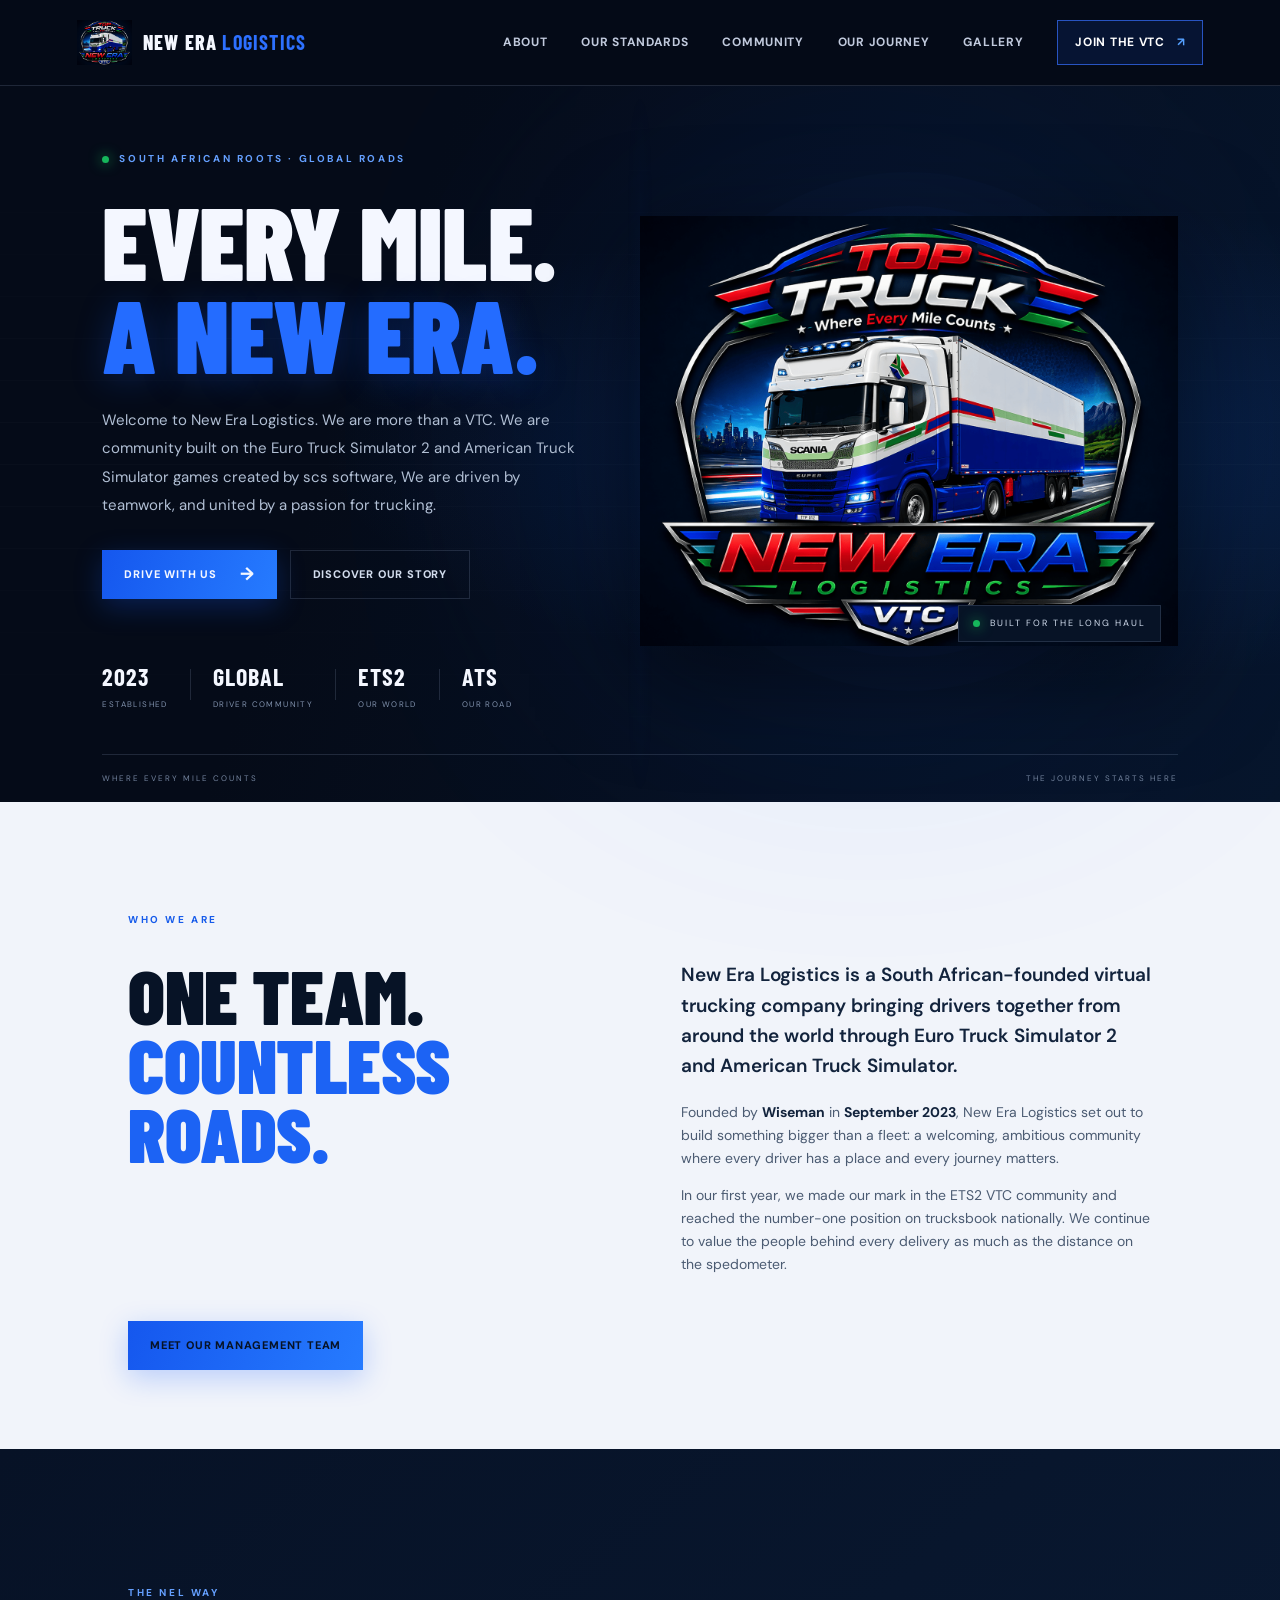
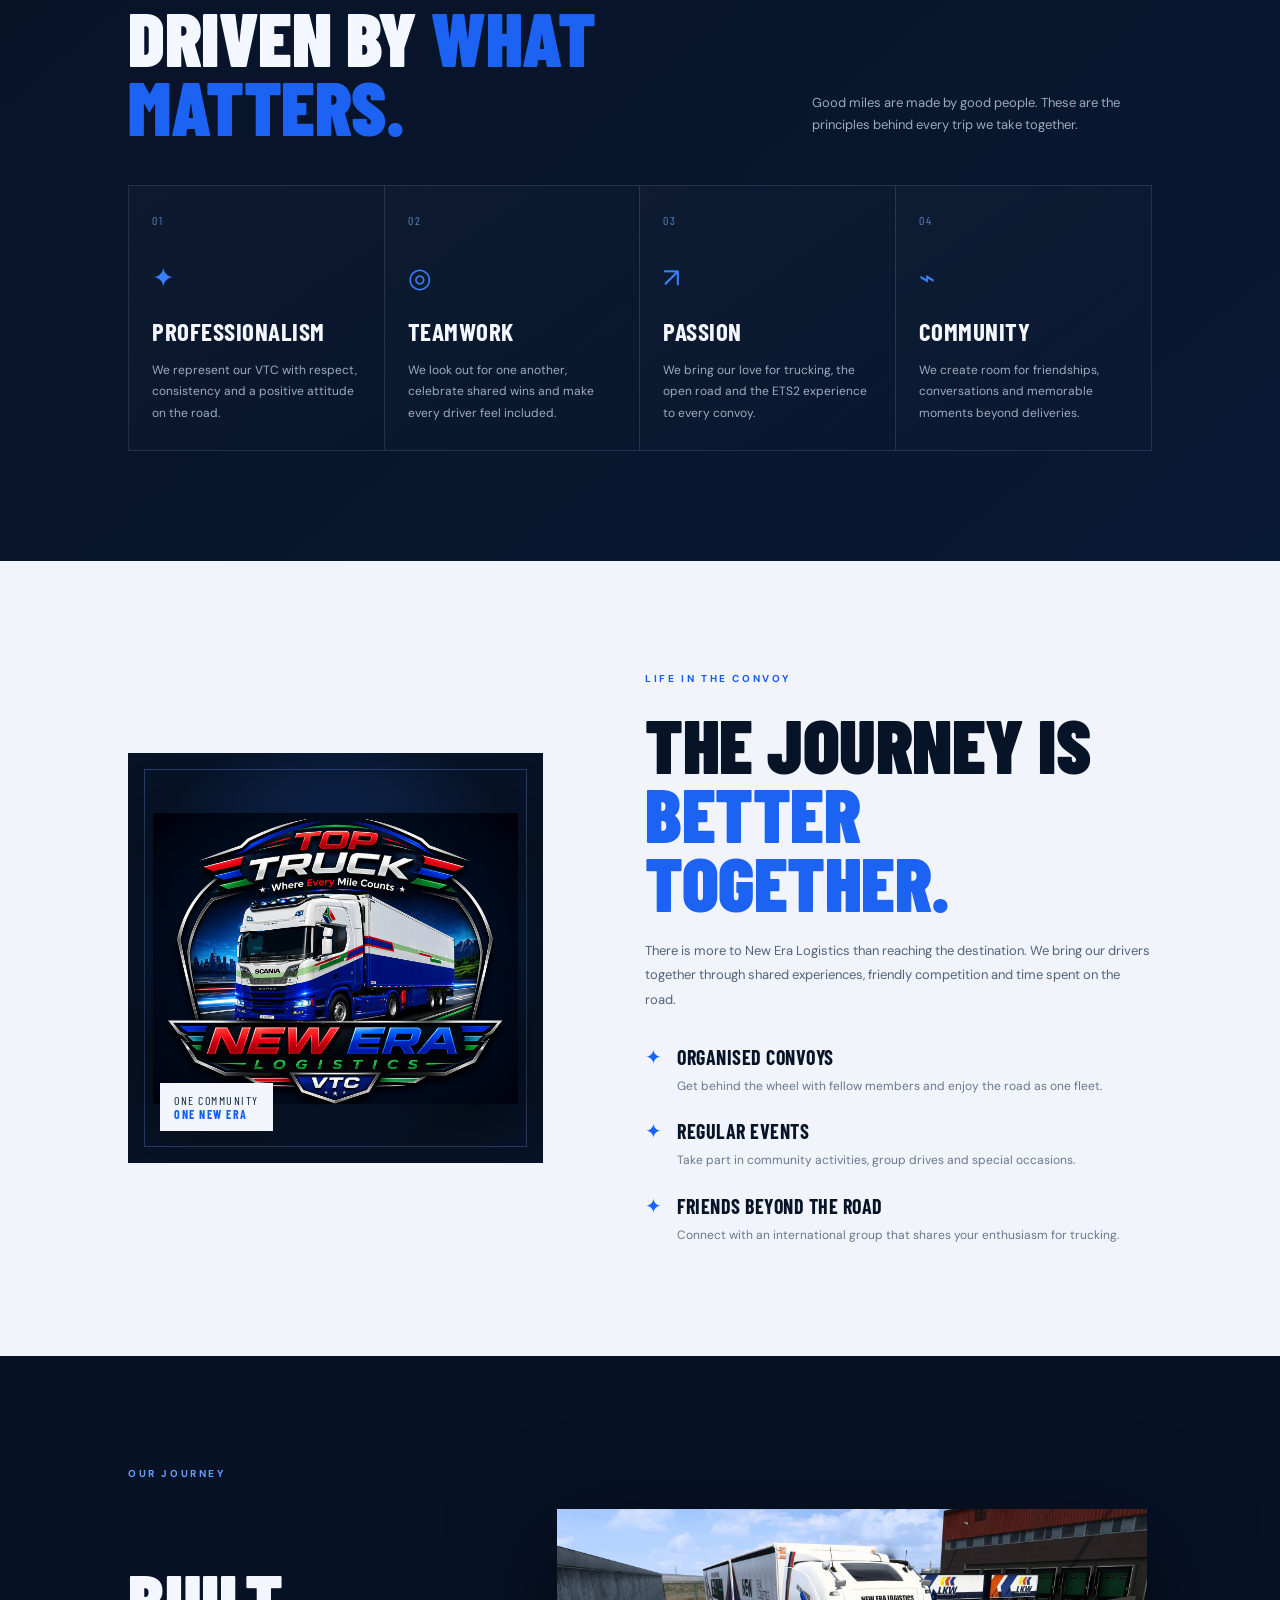
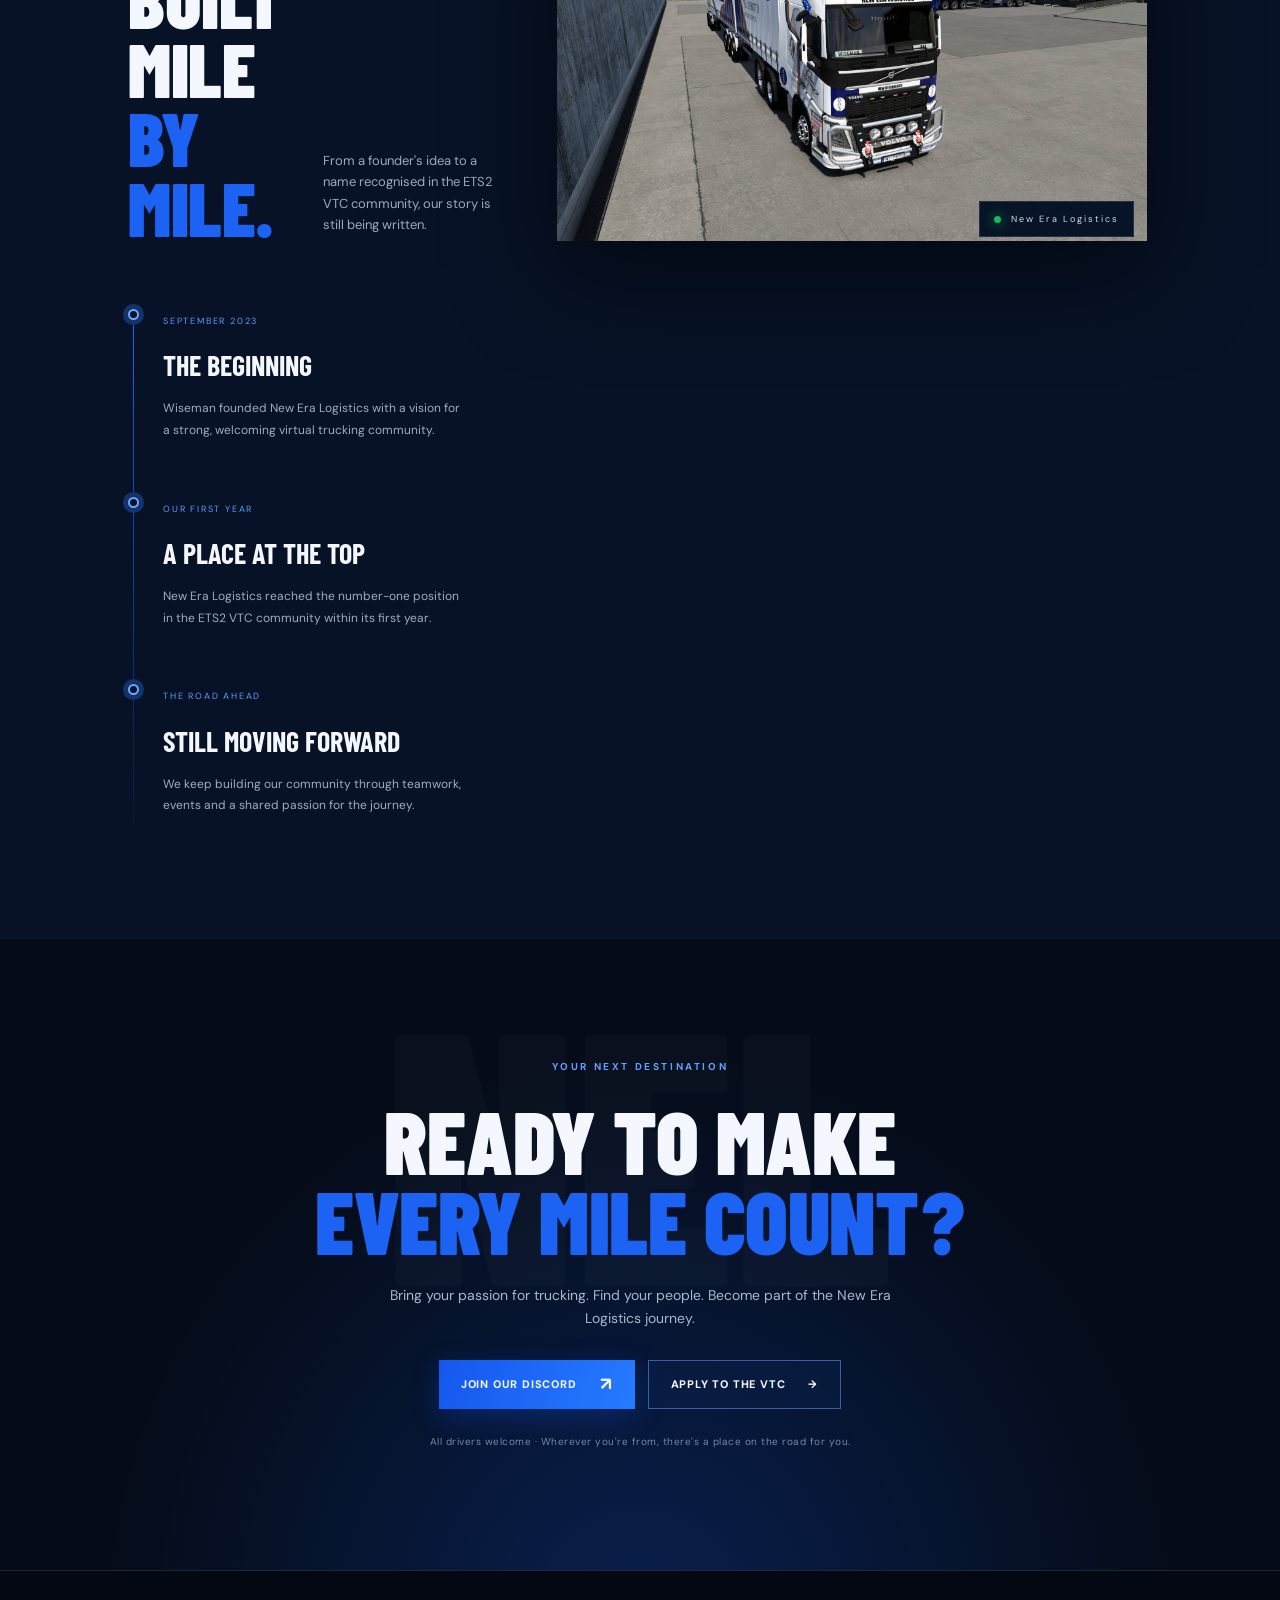
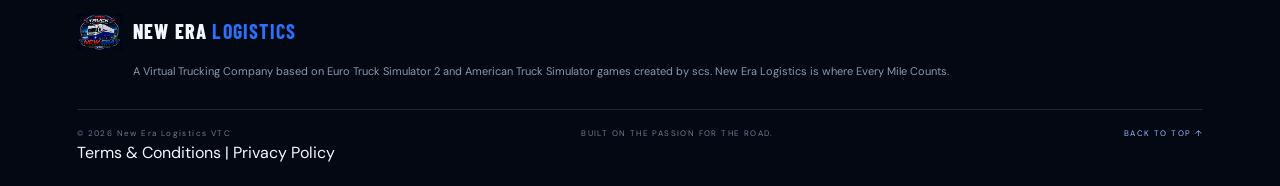
==== index.html @ 0397467e "Update index.html" ====
<!doctype html>
<html lang="en">
<head>
  <meta charset="utf-8">
  <meta name="viewport" content="width=device-width, initial-scale=1">
  <meta name="theme-color" content="#050b18">
  <meta name="description" content="New Era Logistics — a Virtual Trucking Company based on Euro Truck Simulator 2 and American Truck Simulator games, developed by scs software.">
  <title>New Era Logistics | Where Every Mile Counts</title>
  <link rel="icon" type="image/png" href="assets/nel-logo.png">
  <link rel="stylesheet" href="styles.css">
</head>
<body>
  <div class="site-shell">
    <header class="topbar">
      <a class="brand" href="#home" aria-label="New Era Logistics home">
        <img src="assets/nel-logo.png" alt="New Era Logistics VTC logo">
        <span>NEW ERA <b>LOGISTICS</b></span>
      </a>
      <button class="menu-toggle" aria-label="Open navigation" aria-expanded="false">☰</button>
      <nav class="nav" aria-label="Main navigation">
        <a href="#about">About</a>
        <a href="#values">Our standards</a>
        <a href="#community">Community</a>
        <a href="#milestones">Our journey</a>
        <a href="gallery.html">Gallery</a>
        <a class="nav-cta" href="#join">Join the VTC <span>↗</span></a>
      </nav>
    </header>

    <main>
      <section class="hero" id="home">
        <div class="hero-glow"></div>
        <div class="hero-copy">
          <p class="eyebrow"><span></span> SOUTH AFRICAN ROOTS · GLOBAL ROADS</p>
          <h1>EVERY MILE.<br><em> A NEW ERA.</em></h1>
          <p class="hero-lede">Welcome to New Era Logistics. We are more than a VTC. We are community built on the Euro Truck Simulator 2 and American Truck Simulator games created by scs software, We are driven by teamwork, and united by a passion for trucking.</p>
          <div class="hero-actions">
            <a class="button button-primary" href="#join">Drive with us <span>→</span></a>
            <a class="button button-quiet" href="#about">Discover our story</a>
          </div>
          <div class="hero-proof">
            <div><strong>2023</strong><small>ESTABLISHED</small></div>
            <i></i>
            <div><strong>GLOBAL</strong><small>DRIVER COMMUNITY</small></div>
            <i></i>
            <div><strong>ETS2</strong><small>OUR WORLD</small></div>
            <i></i>
            <div><strong>ATS</strong><small>OUR ROAD</small></div>
          </div>
        </div>
        <div class="hero-art">
          <div class="art-ring"></div>
          <img src="assets/nel-logo.png" alt="New Era Logistics emblem featuring a South African-themed truck">
          <div class="art-caption"><span class="live-dot"></span> BUILT FOR THE LONG HAUL</div>
        </div>
        <div class="hero-bottom"><span>WHERE EVERY MILE COUNTS</span><span>THE JOURNEY STARTS HERE</span></div>
      </section>

      <section class="intro section" id="about">
        <div class="section-kicker">WHO WE ARE</div>
        <div class="intro-grid">
          <div>
            <h2>One team.<br><span>Countless roads.</span></h2>
          </div>
          <div class="intro-text">
            <p class="lead">New Era Logistics is a South African-founded virtual trucking company bringing drivers together from around the world through Euro Truck Simulator 2 and American Truck Simulator.</p>
            <p>Founded by <strong>Wiseman</strong> in <strong>September 2023</strong>, New Era Logistics set out to build something bigger than a fleet: a welcoming, ambitious community where every driver has a place and every journey matters.</p>
            <p>In our first year, we made our mark in the ETS2 VTC community and reached the number-one position on trucksbook nationally. We continue to value the people behind every delivery as much as the distance on the spedometer.</p>
          </div>
          <div>
            <a class="button button-primary" href="management.html">Meet our Management Team</a>
          </div>
        </div>
      </section>

      <section class="values section" id="values">
        <div class="section-heading">
          <div><div class="section-kicker">THE NEL WAY</div><h2>Driven by <span>what matters.</span></h2></div>
          <p>Good miles are made by good people. These are the principles behind every trip we take together.</p>
        </div>
        <div class="value-grid">
          <article class="value-card"><div class="value-number">01</div><div class="value-icon">✦</div><h3>Professionalism</h3><p>We represent our VTC with respect, consistency and a positive attitude on the road.</p></article>
          <article class="value-card"><div class="value-number">02</div><div class="value-icon">◎</div><h3>Teamwork</h3><p>We look out for one another, celebrate shared wins and make every driver feel included.</p></article>
          <article class="value-card"><div class="value-number">03</div><div class="value-icon">↗</div><h3>Passion</h3><p>We bring our love for trucking, the open road and the ETS2 experience to every convoy.</p></article>
          <article class="value-card"><div class="value-number">04</div><div class="value-icon">⌁</div><h3>Community</h3><p>We create room for friendships, conversations and memorable moments beyond deliveries.</p></article>
        </div>
      </section>

      <section class="community section" id="community">
        <div class="community-image">
          <img src="assets/nel-logo.png" alt="New Era Logistics company emblem">
          <div class="image-stamp">ONE COMMUNITY<br><b>ONE NEW ERA</b></div>
        </div>
        <div class="community-copy">
          <div class="section-kicker">LIFE IN THE CONVOY</div>
          <h2>The journey is<br><span>better together.</span></h2>
          <p>There is more to New Era Logistics than reaching the destination. We bring our drivers together through shared experiences, friendly competition and time spent on the road.</p>
          <div class="community-points">
            <div><span>✦</span><section><h3>Organised convoys</h3><p>Get behind the wheel with fellow members and enjoy the road as one fleet.</p></section></div>
            <div><span>✦</span><section><h3>Regular events</h3><p>Take part in community activities, group drives and special occasions.</p></section></div>
            <div><span>✦</span><section><h3>Friends beyond the road</h3><p>Connect with an international group that shares your enthusiasm for trucking.</p></section></div>
          </div>
        </div>
      </section>

      <section class="milestones section" id="milestones">
        <div class="section-kicker">OUR JOURNEY</div>
        <div class="section-heading">
          <h2>Built mile<br><span>by mile.</span></h2>
          <p>From a founder's idea to a name recognised in the ETS2 VTC community, our story is still being written.</p>
          <div class="hero-art">
            <img src="assets/nel-pic-1.jpg" alt="New Era Logistics emblem featuring a South African-themed truck">
          <div class="art-caption"><span class="live-dot"></span> New Era Logistics</div>
          </div>
        </div>
        <div class="timeline">
          <article><span class="timeline-dot"></span><small>SEPTEMBER 2023</small><h3>The beginning</h3><p>Wiseman founded New Era Logistics with a vision for a strong, welcoming virtual trucking community.</p></article>
          <article><span class="timeline-dot"></span><small>OUR FIRST YEAR</small><h3>A place at the top</h3><p>New Era Logistics reached the number-one position in the ETS2 VTC community within its first year.</p></article>
          <article><span class="timeline-dot"></span><small>THE ROAD AHEAD</small><h3>Still moving forward</h3><p>We keep building our community through teamwork, events and a shared passion for the journey.</p></article>
        </div>
      </section>
      <!-- Stats Section -->
      <!--
      <section class="stats-section" id="stats">
        <div class="container">
            <div class="section-title">
                <h2>Company Stats</h2>
            </div>
            <div class="stats-container">
                <div class="stat-card">
                    <div class="stat-number">50+</div>
                    <div class="stat-label">Active Drivers</div>
                </div>
                <div class="stat-card">
                    <div class="stat-number">692</div>
                    <div class="stat-label">Discord Members</div>
                </div>
                <div class="stat-card">
                    <div class="stat-number">4 840 950 km</div>
                    <div class="stat-label">ETS2 Distance Driven</div>
                </div>
                <div class="stat-card">
                    <div class="stat-number">95 689 mi</div>
                    <div class="stat-label">ATS Distance Driven</div>
                </div>
            </div>
        </div>
      </section>
      -->
      
      <section class="join section" id="join">
        <div class="join-backdrop">NEL</div>
        <div class="section-kicker">YOUR NEXT DESTINATION</div>
        <h2>Ready to make<br><span>every mile count?</span></h2>
        <p>Bring your passion for trucking. Find your people. Become part of the New Era Logistics journey.</p>
        <div class="hero-actions">
          <!-- Replace the # below with your real Discord invite and application form links. -->
          <a class="button button-primary" href="https://discord.gg/7zACZkAEWz" target="_blank">Join our Discord <span>↗</span></a>
          <a class="button button-outline" href="https://discord.gg/7zACZkAEWz" target="_balnk">Apply to the VTC <span>→</span></a>
        </div>
        <small class="join-note">All drivers welcome · Wherever you're from, there's a place on the road for you.</small>
      </section>
    </main>

    <footer class="footer">
      <a class="footer-brand" href="#home"><img src="assets/nel-logo.png" alt=""><span>NEW ERA <b>LOGISTICS</b></span></a>
      <p>A Virtual Trucking Company based on Euro Truck Simulator 2 and American Truck Simulator games created by scs. New Era Logistics is where Every Mile Counts.</p>
      <div class="footer-bottom"><span>© <span id="year"></span> New Era Logistics VTC</span><span>BUILT ON THE PASSION FOR THE ROAD.</span><a href="#home">BACK TO TOP ↑</a></div>
      <div class="footer-legal-links">
        <a href="terms.html">Terms & Conditions</a>
          <span>|</span>
        <a href="privacy.html">Privacy Policy</a>
      </div>
    </footer>
  </div>
  <script src="script.js"></script>
</body>
</html>
---- styles.css ----
@import url("https://fonts.googleapis.com/css2?family=Barlow+Condensed:wght@500;600;700;800;900&family=DM+Sans:wght@400;500;600;700&display=swap");
:root {
  --bg: #050b18;
  --panel: #0a1427;
  --white: #f4f7ff;
  --muted: #9caac0;
  --blue: #145dff;
  --red: #f1262e;
  --green: #16b65b;
  --line: rgba(173, 195, 231, 0.16);
  --display: "Barlow Condensed", Impact, sans-serif;
  --body: "DM Sans", Arial, sans-serif;
}
* {
  box-sizing: border-box;
}
html {
  scroll-behavior: smooth;
  scroll-padding-top: 90px;
}
body {
  margin: 0;
  background: var(--bg);
  color: var(--white);
  font-family: var(--body);
  line-height: 1.65;
}
a {
  color: inherit;
  text-decoration: none;
}
.site-shell {
  overflow: hidden;
}
.topbar {
  height: 86px;
  padding: 0 clamp(22px, 6vw, 92px);
  display: flex;
  align-items: center;
  justify-content: space-between;
  border-bottom: 1px solid var(--line);
  background: rgba(5, 11, 24, 0.94);
  position: sticky;
  top: 0;
  z-index: 10;
  backdrop-filter: blur(16px);
}
.brand,
.footer-brand {
  display: flex;
  align-items: center;
  gap: 11px;
  font-family: var(--display);
  font-size: 20px;
  font-weight: 800;
  letter-spacing: 1.2px;
}
.brand img {
  width: 55px;
  height: 55px;
  object-fit: contain;
}
.brand b,
.footer-brand b {
  color: #2d70ff;
}
.nav {
  display: flex;
  align-items: center;
  gap: 34px;
  font-size: 12px;
  font-weight: 700;
  letter-spacing: 0.7px;
  text-transform: uppercase;
}
.nav a:not(.nav-cta) {
  color: #c1cadd;
  transition: 0.2s;
}
.nav a:hover {
  color: #fff;
}
.nav-cta {
  padding: 12px 17px;
  border: 1px solid rgba(55, 112, 255, 0.7);
  background: rgba(20, 93, 255, 0.12);
  color: #fff;
}
.nav-cta span {
  color: #55a0ff;
  margin-left: 8px;
}
.menu-toggle {
  display: none;
  background: none;
  border: 0;
  color: white;
  font-size: 25px;
}
.hero {
  min-height: 690px;
  position: relative;
  display: grid;
  grid-template-columns: 1fr 1fr;
  align-items: center;
  padding: 65px clamp(22px, 8vw, 120px) 90px;
  background:
    radial-gradient(
      ellipse at 78% 50%,
      rgba(15, 75, 171, 0.25),
      transparent 48%
    ),
    linear-gradient(110deg, #050b18 30%, #07152b 100%);
}
.hero:before {
  content: "";
  position: absolute;
  inset: 0;
  background:
    linear-gradient(
      90deg,
      transparent 49%,
      rgba(28, 94, 219, 0.06) 50%,
      transparent 51%
    ),
    linear-gradient(rgba(255, 255, 255, 0.018) 1px, transparent 1px);
  background-size:
    100% 100%,
    100% 42px;
  mask-image: linear-gradient(transparent, black, transparent);
  pointer-events: none;
}
.hero-glow {
  position: absolute;
  width: 460px;
  height: 460px;
  border-radius: 50%;
  right: 14%;
  top: 16%;
  background: #075bff;
  filter: blur(150px);
  opacity: 0.18;
}
.hero-copy {
  position: relative;
  z-index: 1;
  max-width: 590px;
}
.eyebrow,
.section-kicker {
  font-size: 10px;
  font-weight: 700;
  letter-spacing: 2.6px;
  color: #65a0ff;
}
.eyebrow {
  display: flex;
  align-items: center;
  gap: 10px;
}
.eyebrow span,
.live-dot {
  width: 7px;
  height: 7px;
  border-radius: 50%;
  background: var(--green);
  box-shadow: 0 0 13px var(--green);
}
h1,
h2,
h3,
p {
  margin-top: 0;
}
h1,
h2 {
  font-family: var(--display);
  font-weight: 900;
  text-transform: uppercase;
  line-height: 0.91;
  letter-spacing: -0.5px;
}
h1 {
  font-size: clamp(68px, 8vw, 112px);
  margin: 26px 0;
}
.hero h1 em {
  font-style: normal;
  color: #246cff;
  text-shadow: 0 5px 35px rgba(20, 93, 255, 0.25);
}
.hero-lede {
  max-width: 490px;
  color: #b1bfd4;
  font-size: 15px;
  line-height: 1.9;
}
.hero-actions {
  display: flex;
  gap: 13px;
  flex-wrap: wrap;
  margin-top: 30px;
}
.button {
  min-height: 49px;
  padding: 0 22px;
  display: inline-flex;
  align-items: center;
  justify-content: center;
  gap: 23px;
  font-size: 11px;
  font-weight: 800;
  letter-spacing: 0.8px;
  text-transform: uppercase;
  transition:
    transform 0.2s,
    box-shadow 0.2s;
}
.button:hover {
  transform: translateY(-3px);
}
.button-primary {
  background: linear-gradient(110deg, #1557ee, #267bff);
  box-shadow: 0 8px 28px rgba(20, 93, 255, 0.25);
}
.button-primary span {
  font-size: 18px;
}
.button-quiet {
  border: 1px solid var(--line);
  color: #d2dced;
}
.hero-proof {
  display: flex;
  align-items: center;
  gap: 22px;
  margin-top: 58px;
}
.hero-proof div {
  display: grid;
  gap: 2px;
}
.hero-proof strong {
  font-family: var(--display);
  font-size: 24px;
  letter-spacing: 1px;
}
.hero-proof small {
  font-size: 8px;
  letter-spacing: 1.4px;
  color: #8192ad;
}
.hero-proof i {
  height: 31px;
  width: 1px;
  background: var(--line);
}
.hero-art {
  position: relative;
  display: flex;
  align-items: center;
  justify-content: center;
  min-width: 0;
}
.hero-art > img {
  width: min(100%, 590px);
  filter: drop-shadow(0 28px 50px rgba(0, 0, 0, 0.55));
  position: relative;
  z-index: 1;
}
.art-ring {
  position: absolute;
  width: 75%;
  aspect-ratio: 1;
  border: 1px solid rgba(63, 126, 255, 0.27);
  border-radius: 50%;
  box-shadow:
    0 0 0 24px rgba(37, 98, 214, 0.035),
    0 0 0 58px rgba(37, 98, 214, 0.025);
}
.art-caption {
  position: absolute;
  bottom: 1%;
  right: 3%;
  z-index: 2;
  font-size: 9px;
  letter-spacing: 2px;
  color: #d1dced;
  background: #071326;
  border: 1px solid var(--line);
  padding: 10px 14px;
  display: flex;
  align-items: center;
  gap: 10px;
}
.hero-bottom {
  position: absolute;
  bottom: 0;
  left: clamp(22px, 8vw, 120px);
  right: clamp(22px, 8vw, 120px);
  height: 48px;
  border-top: 1px solid var(--line);
  display: flex;
  align-items: center;
  justify-content: space-between;
  color: #74849e;
  font-size: 8px;
  letter-spacing: 2px;
}
.section {
  padding: 110px clamp(22px, 10vw, 150px);
}
.intro {
  background: #f1f4fa;
  color: #071326;
}
.intro .section-kicker {
  color: #165bea;
}
.intro-grid {
  display: grid;
  grid-template-columns: 1fr 1fr;
  gap: 8%;
  margin-top: 32px;
}
.intro h2,
.section h2 {
  font-size: clamp(48px, 6vw, 76px);
  margin: 0;
}
.intro h2 span,
.section h2 span {
  color: #1c63f4;
}
.intro-text {
  max-width: 560px;
  color: #4b5b72;
  font-size: 14px;
}
.intro-text .lead {
  font-size: 19px;
  line-height: 1.6;
  color: #12233c;
  font-weight: 600;
}
.intro-text strong {
  color: #12233c;
}
.values {
  background: linear-gradient(140deg, #071226, #091a34);
}
.section-heading {
  display: flex;
  align-items: end;
  justify-content: space-between;
  gap: 40px;
  margin: 26px 0 45px;
}
.section-heading > p {
  max-width: 340px;
  color: var(--muted);
  font-size: 13px;
  margin: 0 0 5px;
}
.value-grid {
  display: grid;
  grid-template-columns: repeat(4, 1fr);
  border: 1px solid var(--line);
}
.value-card {
  min-height: 260px;
  padding: 25px 23px;
  position: relative;
  border-right: 1px solid var(--line);
  background: linear-gradient(145deg, rgba(255, 255, 255, 0.025), transparent);
}
.value-card:last-child {
  border: 0;
}
.value-number {
  font-family: var(--display);
  font-size: 12px;
  letter-spacing: 2px;
  color: #5c80b8;
}
.value-icon {
  font-size: 27px;
  color: #3980ff;
  margin: 25px 0 10px;
}
.value-card h3,
.community h3 {
  font-family: var(--display);
  font-size: 25px;
  text-transform: uppercase;
  letter-spacing: 0.5px;
  margin-bottom: 8px;
}
.value-card p,
.community-points p {
  font-size: 12px;
  color: #9eacc2;
  line-height: 1.8;
  margin: 0;
}
.community {
  display: grid;
  grid-template-columns: 0.9fr 1.1fr;
  gap: 10%;
  align-items: center;
  background: #f1f4fa;
  color: #071326;
}
.community-image {
  position: relative;
  background: radial-gradient(circle at 50% 45%, #173f83, #071326 70%);
  padding: 25px;
  min-height: 410px;
  display: grid;
  place-items: center;
  overflow: hidden;
}
.community-image:before {
  content: "";
  position: absolute;
  inset: 16px;
  border: 1px solid rgba(108, 158, 255, 0.3);
}
.community-image img {
  width: 100%;
  max-width: 390px;
  position: relative;
  filter: drop-shadow(0 15px 30px #0008);
}
.image-stamp {
  position: absolute;
  bottom: 32px;
  left: 32px;
  padding: 10px 14px;
  background: #f2f5fb;
  color: #12233c;
  font-family: var(--display);
  font-size: 12px;
  letter-spacing: 1.5px;
  line-height: 1.2;
}
.image-stamp b {
  color: #145dff;
}
.community-copy .section-kicker {
  color: #165bea;
}
.community-copy h2 {
  margin: 22px 0;
}
.community-copy > p {
  color: #53627a;
  font-size: 13px;
  line-height: 1.9;
}
.community-points {
  display: grid;
  gap: 18px;
  margin-top: 28px;
}
.community-points > div {
  display: flex;
  gap: 15px;
}
.community-points > div > span {
  color: #1765ff;
  font-size: 20px;
}
.community h3 {
  font-size: 20px;
  margin: 0 0 2px;
}
.community-points p {
  color: #69778c;
}
.milestones {
  background: #071226;
}
.milestones .section-heading {
  align-items: end;
}
.milestones .section-heading > p {
  max-width: 370px;
}

/* Journey timeline */
.timeline {
    display: flex;
    flex-direction: column;
    gap: 40px;
    margin-top: 65px;
    position: relative;
}

/* Continuous connecting line */
.timeline:before {
    content: "";
    position: absolute;
    top: 5px;
    bottom: 5px;
    left: 5px;
    width: 1px;
    background: linear-gradient(
        180deg,
        #1764ff,
        rgba(23, 100, 255, 0.08)
    );
}

/* Each milestone */
.timeline article {
    position: relative;
    padding-left: 35px;
}

/* Milestone dot */
.timeline-dot {
    position: absolute;
    top: 3px;
    left: 0;
    width: 11px;
    height: 11px;
    border: 2px solid #72a5ff;
    border-radius: 50%;
    background: #071226;
    box-shadow: 0 0 0 5px #12346b;
}
.timeline small {
  font-size: 9px;
  letter-spacing: 1.8px;
  color: #5d9aff;
}
.timeline h3 {
  font-family: var(--display);
  font-size: 28px;
  text-transform: uppercase;
  margin: 10px 0;
}
.timeline p {
  font-size: 12px;
  color: #9eacc2;
  max-width: 300px;
  line-height: 1.8;
}
.join {
  position: relative;
  text-align: center;
  background:
    radial-gradient(
      ellipse at 50% 110%,
      rgba(17, 86, 219, 0.28),
      transparent 60%
    ),
    #050b18;
  padding-top: 120px;
  padding-bottom: 120px;
  overflow: hidden;
}
.join-backdrop {
  position: absolute;
  left: 0;
  right: 0;
  top: 25px;
  font-family: var(--display);
  font-size: clamp(150px, 28vw, 360px);
  font-weight: 900;
  color: rgba(255, 255, 255, 0.018);
  line-height: 1;
  pointer-events: none;
}
.join > *:not(.join-backdrop) {
  position: relative;
}
.join h2 {
  font-size: clamp(54px, 7vw, 88px);
  margin: 24px 0;
}
.join > p {
  max-width: 540px;
  margin: 0 auto;
  color: #aab8cd;
  font-size: 14px;
}
.join .hero-actions {
  justify-content: center;
}
.button-outline {
  border: 1px solid rgba(98, 149, 255, 0.55);
  background: rgba(14, 48, 103, 0.22);
}
.join-note {
  display: block;
  color: #7588a7;
  font-size: 10px;
  letter-spacing: 0.5px;
  margin-top: 25px;
}

/* Stats Section */
.stats-section {
    background-color: var(--light-gray);
}

.stats-container {
    display: grid;
    grid-template-columns: repeat(auto-fit, minmax(200px, 1fr));
    gap: 30px;
    text-align: center;
}

.stat-card {
    background-color: rgba(255, 255, 255, 0.018);
    padding: 40px 30px;
    border-radius: 10px;
    box-shadow: 0 5px 15px rgba(0, 0, 0, 0.05);
    transition: var(--transition);
}

.stat-card:hover {
    transform: translateY(-5px);
    box-shadow: 0 10px 25px rgba(0, 0, 0, 0.1);
}

.stat-number {
    font-size: 2.5rem;
    font-weight: 700;
    color: black;
    margin-bottom: 10px;
}

.stat-label {
    font-size: 1.2rem;
    color: var(--gray);
    font-weight: 500;
}
.footer {
  padding: 38px clamp(22px, 6vw, 92px) 20px;
  background: #030812;
  border-top: 1px solid var(--line);
}
.footer-brand img {
  width: 45px;
  height: 45px;
  object-fit: contain;
}
.footer > p {
  font-size: 11px;
  color: #8b9ab1;
  margin: 8px 0 28px 56px;
}
.footer-bottom {
  border-top: 1px solid var(--line);
  padding-top: 17px;
  display: flex;
  justify-content: space-between;
  gap: 20px;
  color: #6e7d95;
  font-size: 8px;
  letter-spacing: 1.4px;
}
.footer-bottom a {
  color: #9bbcff;
}
@media (max-width: 900px) {
  .nav {
    gap: 18px;
  }
  .hero {
    padding-left: 6vw;
    padding-right: 6vw;
  }
  .section {
    padding: 85px 7vw;
  }
  .value-grid {
    grid-template-columns: repeat(2, 1fr);
  }
  .value-card:nth-child(2) {
    border-right: 0;
  }
  .value-card:nth-child(-n + 2) {
    border-bottom: 1px solid var(--line);
  }
  .community {
    gap: 6%;
  }
}
@media (max-width: 680px) {
  .topbar {
    height: 72px;
    padding: 0 20px;
  }
  .brand {
    font-size: 17px;
  }
  .brand img {
    width: 46px;
    height: 46px;
  }
  .menu-toggle {
    display: block;
  }
  .nav {
    display: none;
    position: absolute;
    top: 71px;
    left: 0;
    right: 0;
    padding: 18px 22px 24px;
    background: #071226;
    border-bottom: 1px solid var(--line);
    flex-direction: column;
    align-items: stretch;
    gap: 0;
  }
  .nav.open {
    display: flex;
  }
  .nav a {
    padding: 13px 0;
  }
  .nav .nav-cta {
    padding: 13px;
    margin-top: 8px;
  }
  .hero {
    grid-template-columns: 1fr;
    padding: 65px 23px 78px;
    min-height: 0;
  }
  .hero-copy {
    order: 1;
  }
  .hero-art {
    order: 2;
    margin: 28px auto 0;
    width: 100%;
    max-width: 440px;
  }
  .hero-art > img {
    width: 100%;
  }
  .art-caption {
    bottom: 0;
    right: 0;
  }
  .hero h1 {
    font-size: 76px;
  }
  .hero-proof {
    gap: 14px;
    margin-top: 38px;
  }
  .hero-proof strong {
    font-size: 20px;
  }
  .hero-proof small {
    font-size: 7px;
  }
  .hero-bottom {
    left: 23px;
    right: 23px;
    font-size: 7px;
    letter-spacing: 1px;
  }
  .section {
    padding: 75px 23px;
  }
  .intro-grid,
  .community {
    grid-template-columns: 1fr;
    gap: 30px;
  }
  .intro h2,
  .section h2 {
    font-size: 58px;
  }
  .section-heading {
    display: block;
  }
  .section-heading > p {
    margin-top: 22px;
  }
  .value-grid {
    grid-template-columns: 1fr 1fr;
  }
  .value-card {
    padding: 20px 15px;
    min-height: 245px;
  }
  .value-card h3 {
    font-size: 22px;
  }
  .community-image {
    min-height: 310px;
    order: 2;
  }
  .community-copy {
    order: 1;
  }
  .timeline-dot {
    left: 0;
    top: 3px;
  }
  .join {
    padding-top: 90px;
    padding-bottom: 90px;
  }
  .join h2 {
    font-size: 58px;
  }
  .stat-card {
        padding: 30px 20px;
  }
  .footer-bottom {
    flex-wrap: wrap;
  }
  .footer-bottom span:nth-child(2) {
    display: none;
  }
}
@media (max-width: 390px) {
  .hero h1 {
    font-size: 64px;
  }
  .hero-proof {
    gap: 9px;
  }
  .hero-proof strong {
    font-size: 17px;
  }
  .value-grid {
    grid-template-columns: 1fr;
  }
  .value-card {
    border-right: 0 !important;
    border-bottom: 1px solid var(--line);
  }
  .value-card:last-child {
    border-bottom: 0;
  }
  .footer-bottom {
    font-size: 7px;
  }
}

/* MANAGEMENT PAGE HEADER FIX */
.site-header {
    width: 100%;
    position: relative;
    z-index: 100;
}

.site-header .container {
    width: 100%;
    max-width: 1200px;
    margin: 0 auto;
    padding: 12px 24px;
    display: flex;
    align-items: center;
    justify-content: space-between;
    gap: 25px;
}

.site-header .logo {
    display: flex;
    align-items: center;
    flex-shrink: 0;
}

.site-header .logo img {
    display: block;
    width: 85px;
    height: 65px;
    max-width: 100%;
    object-fit: contain;
}

.site-header nav {
    display: flex;
    align-items: center;
    justify-content: flex-end;
    flex-wrap: wrap;
    gap: 22px;
}

.site-header nav a {
    white-space: nowrap;
}

/* MANAGEMENT PAGE RESPONSIVENESS */
@media (max-width: 768px) {
    .site-header .container {
        flex-direction: column;
        justify-content: center;
        gap: 12px;
        padding: 12px 16px;
    }

    .site-header .logo img {
        width: 75px;
        height: 55px;
    }

    .site-header nav {
        justify-content: center;
        gap: 12px 18px;
        width: 100%;
    }

    .site-header nav a {
        font-size: 13px;
    }

    .management-hero {
        min-height: 260px;
        padding: 55px 18px;
    }

    .management-hero h1 {
        font-size: clamp(29px, 8vw, 42px);
        letter-spacing: 1px;
    }

    .management-section {
        width: 100%;
        padding: 45px 16px;
    }

    .management-grid {
        grid-template-columns: repeat(2, minmax(0, 1fr));
        gap: 15px;
    }

    .management-card {
        min-width: 0;
        padding: 22px 13px;
    }

    .management-card h3 {
        font-size: 17px;
    }

    .management-card p {
        font-size: 13px;
    }
}

@media (max-width: 480px) {
    .management-grid {
        grid-template-columns: 1fr;
    }

    .management-photo {
        width: 110px;
        height: 110px;
    }

    .management-hero h1 {
        font-size: 30px;
    }

    .management-intro h2,
    .management-message h2 {
        font-size: 24px;
    }

    .management-message {
        padding: 28px 18px;
    }
}
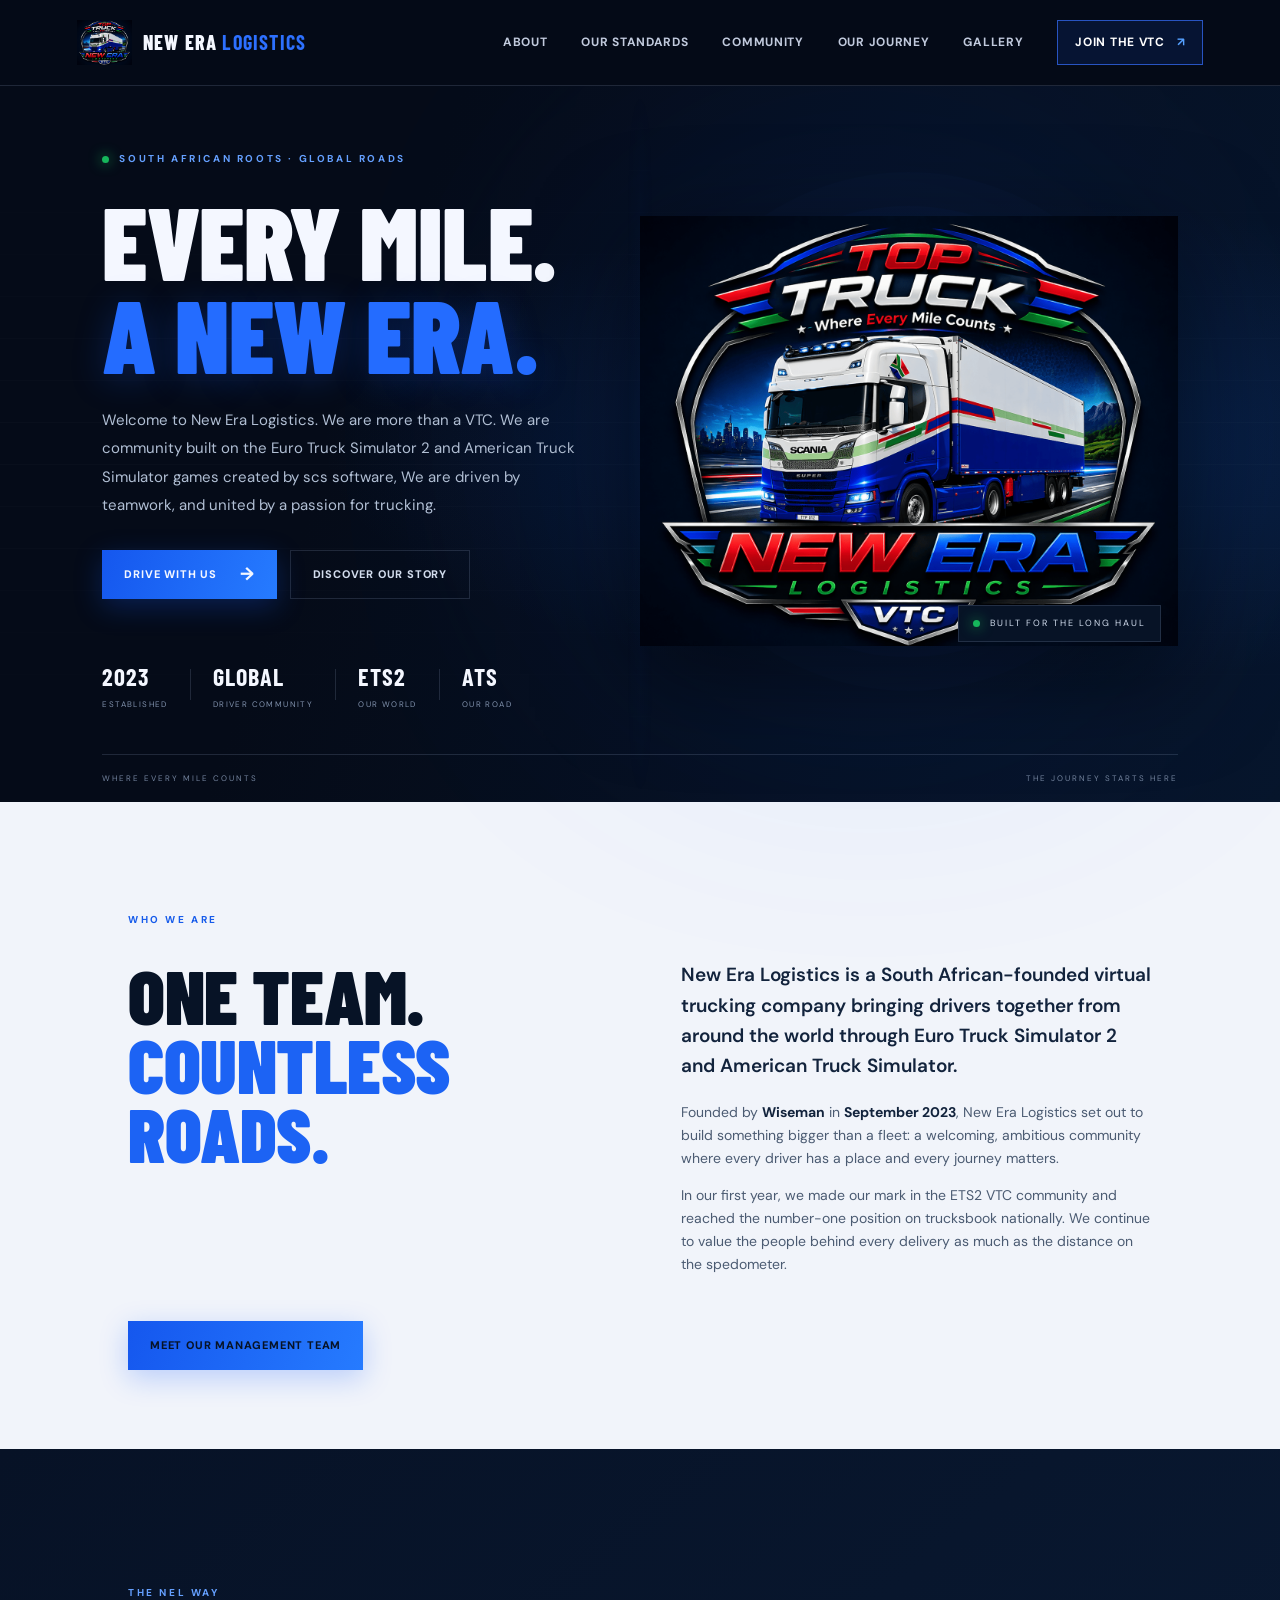
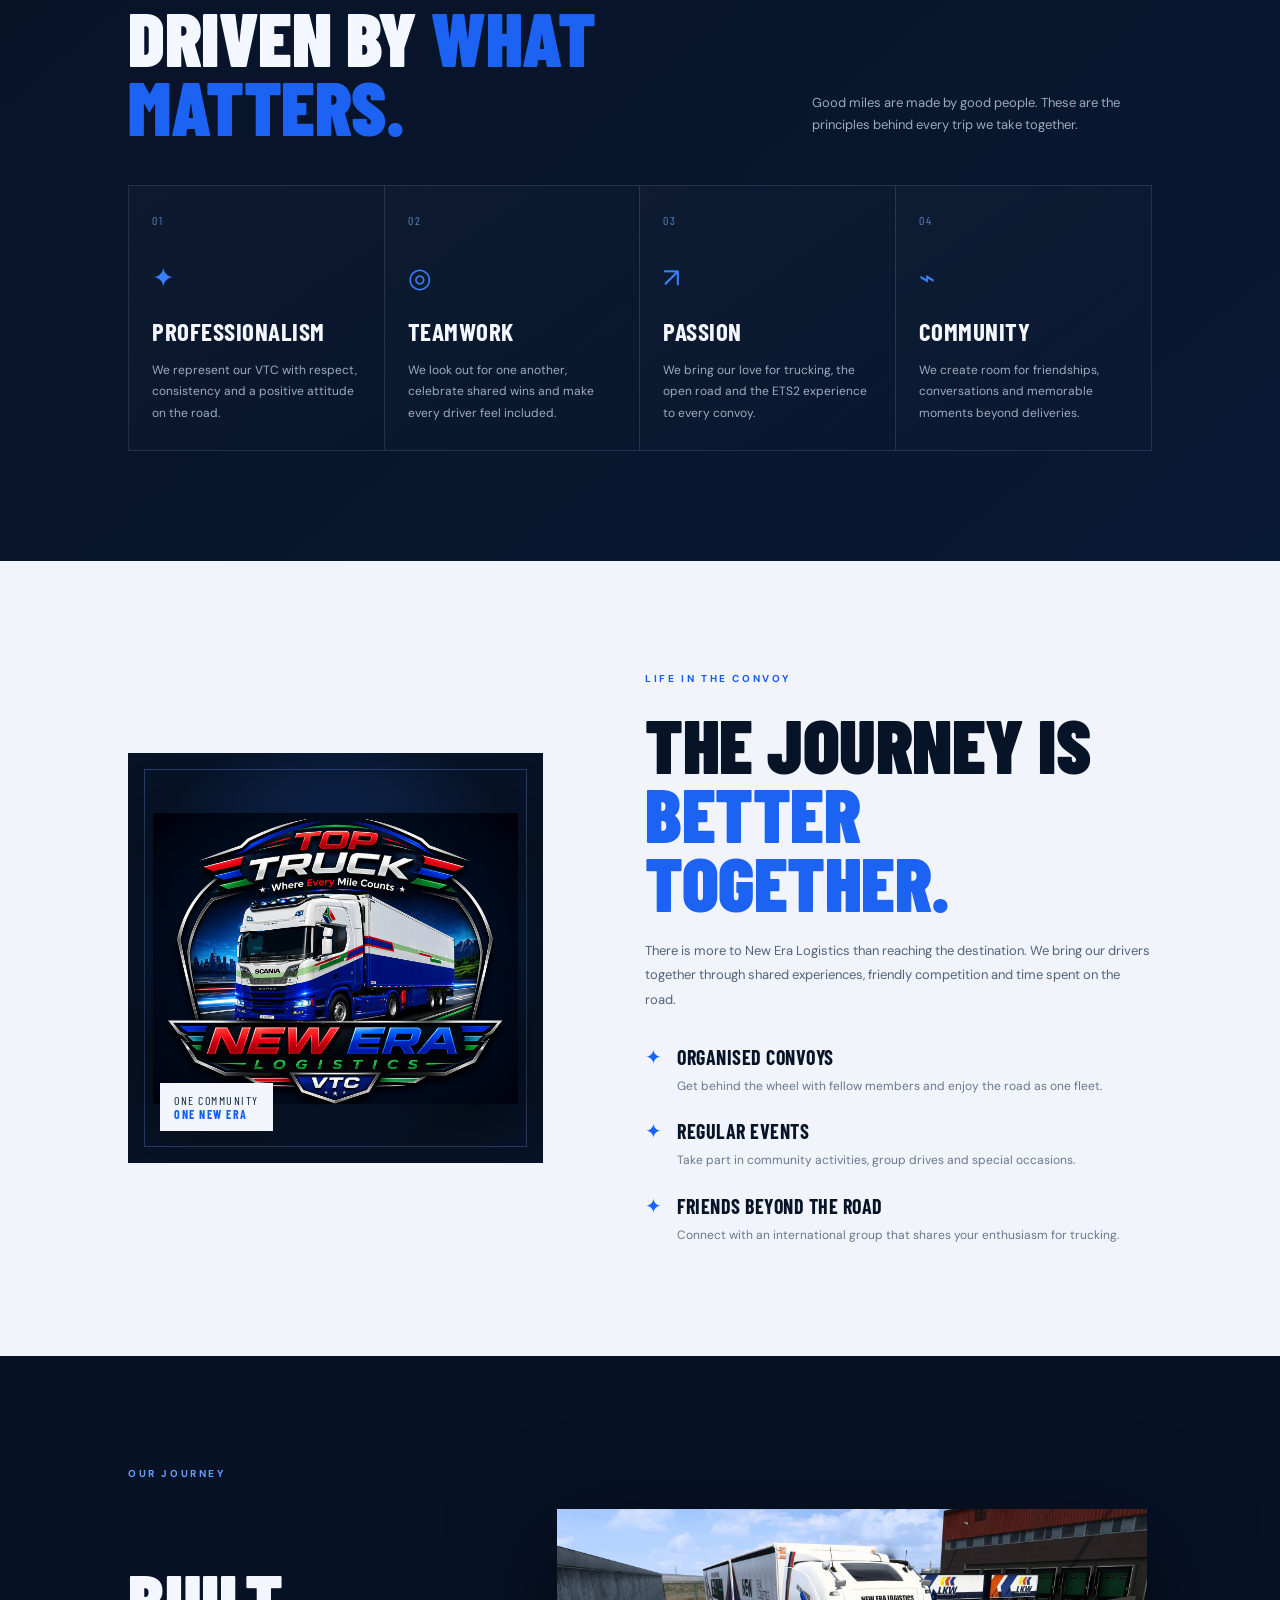
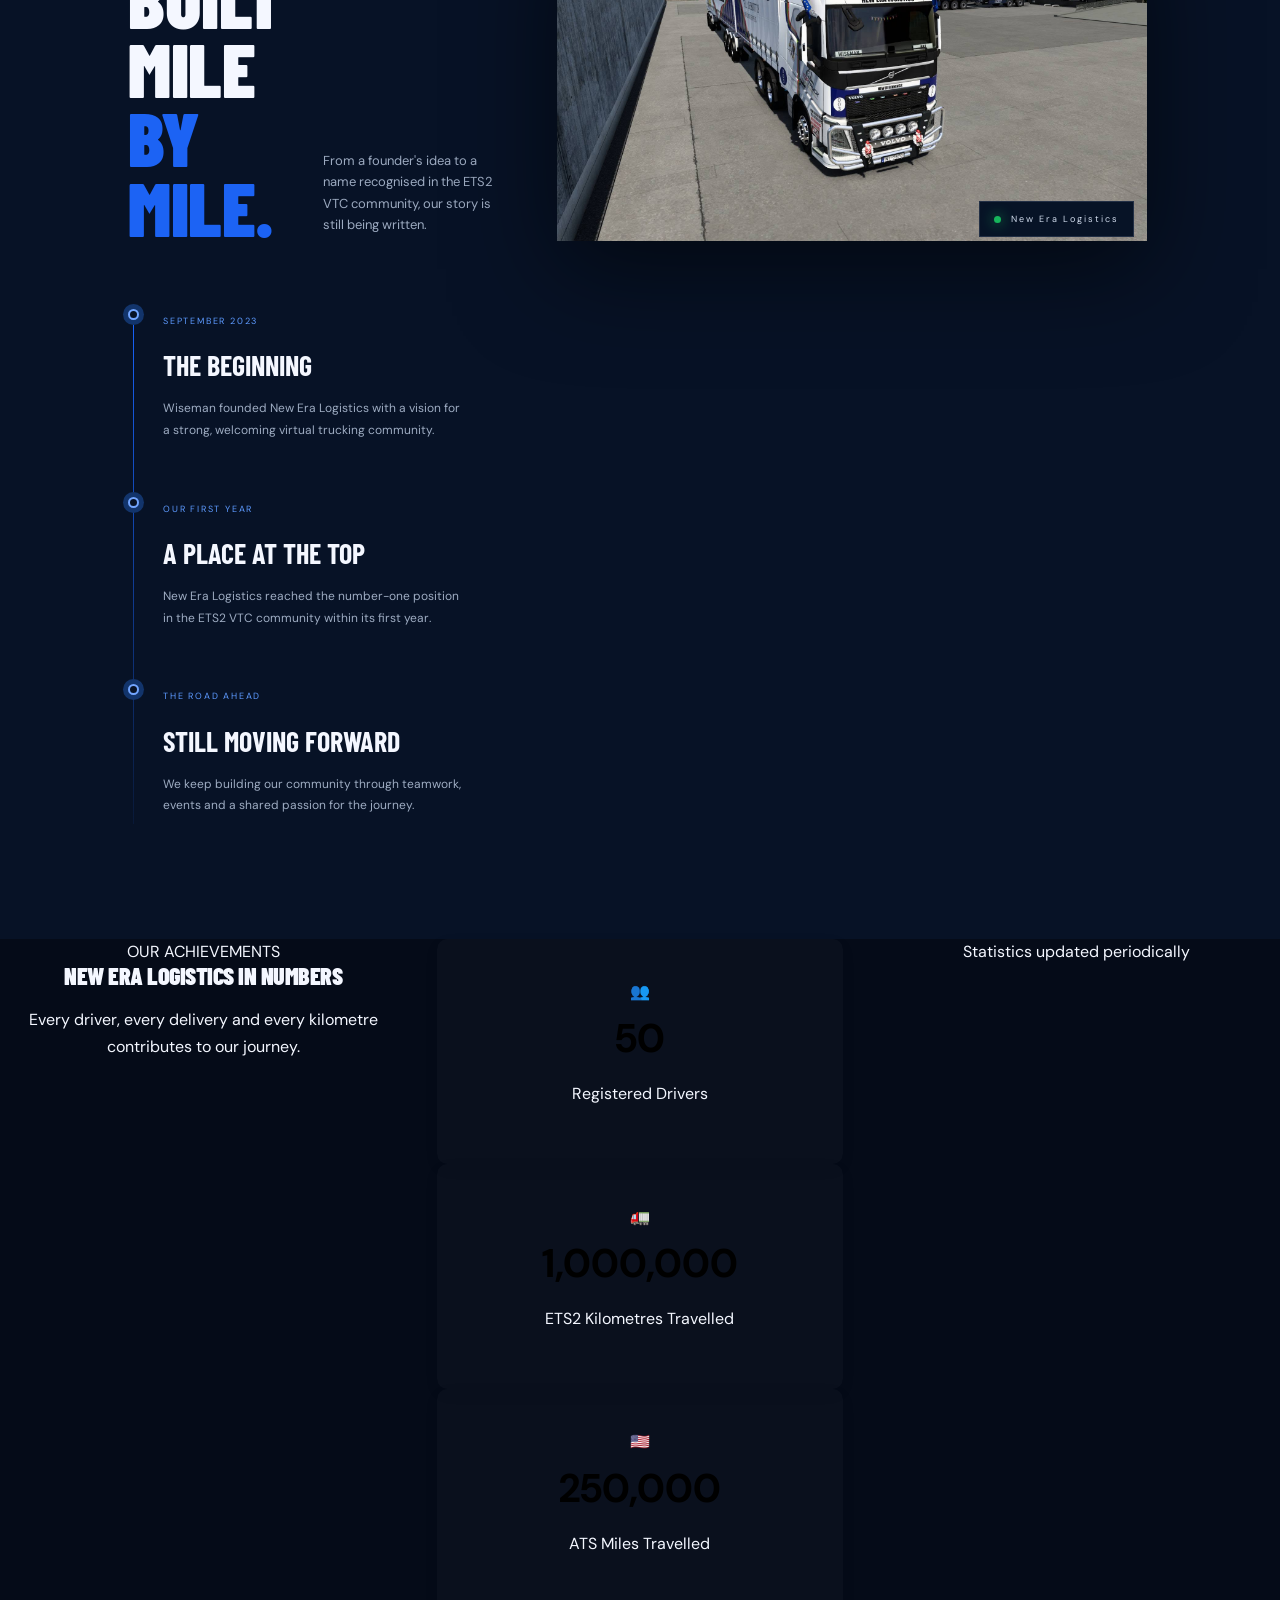
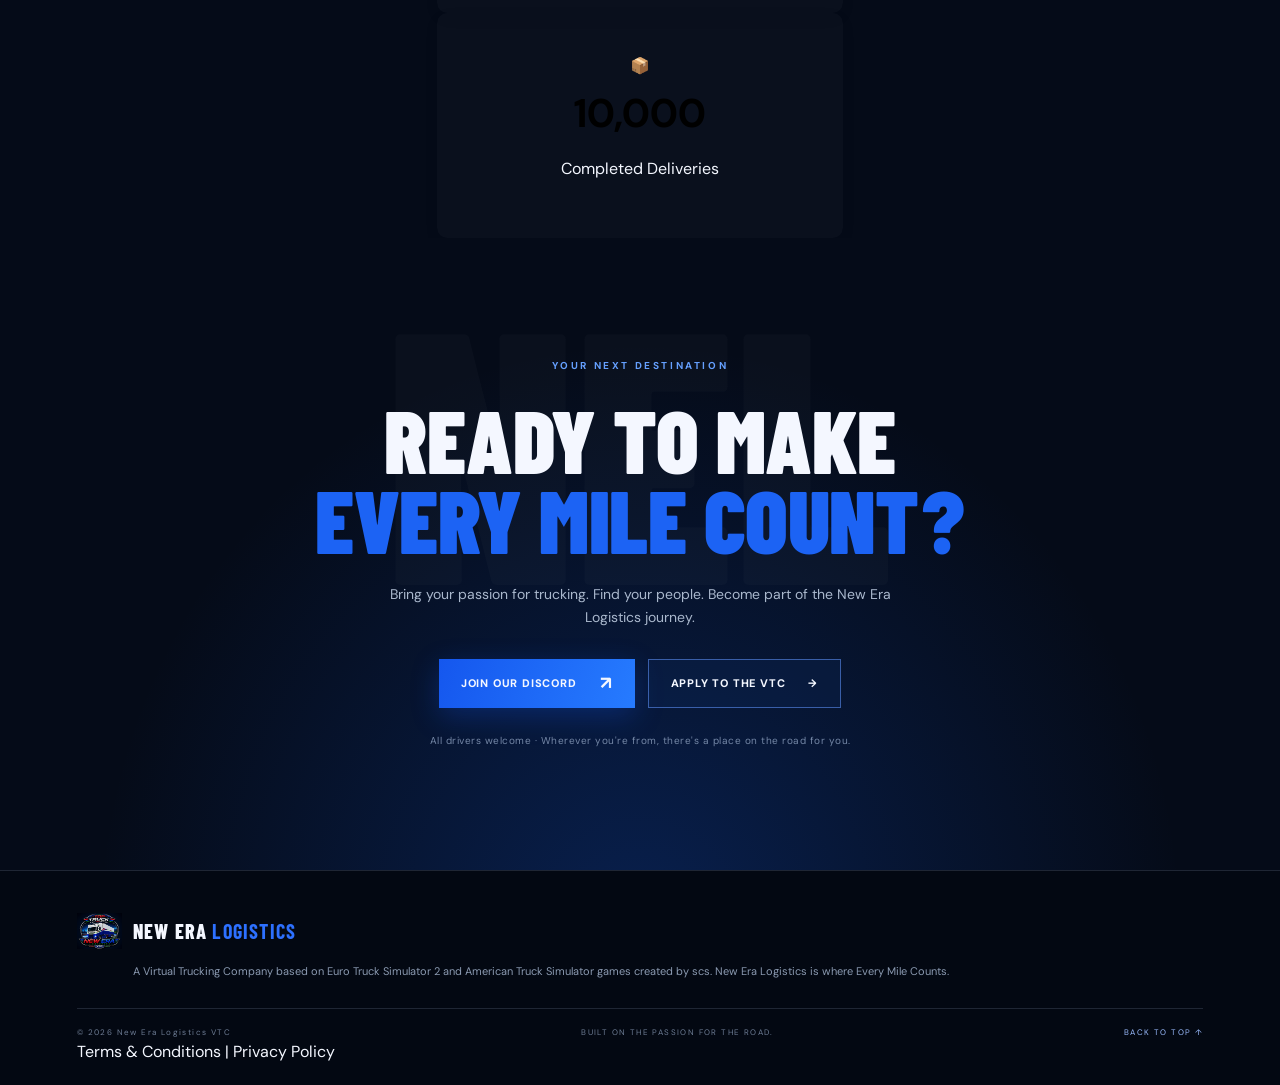
==== commit d2cba287: "Update index.html" ====
--- a/index.html
+++ b/index.html
@@ -119,34 +119,51 @@
           <article><span class="timeline-dot"></span><small>THE ROAD AHEAD</small><h3>Still moving forward</h3><p>We keep building our community through teamwork, events and a shared passion for the journey.</p></article>
         </div>
       </section>
-      <!-- Stats Section -->
-      <!--
-      <section class="stats-section" id="stats">
-        <div class="container">
-            <div class="section-title">
-                <h2>Company Stats</h2>
-            </div>
-            <div class="stats-container">
-                <div class="stat-card">
-                    <div class="stat-number">50+</div>
-                    <div class="stat-label">Active Drivers</div>
-                </div>
-                <div class="stat-card">
-                    <div class="stat-number">692</div>
-                    <div class="stat-label">Discord Members</div>
-                </div>
-                <div class="stat-card">
-                    <div class="stat-number">4 840 950 km</div>
-                    <div class="stat-label">ETS2 Distance Driven</div>
-                </div>
-                <div class="stat-card">
-                    <div class="stat-number">95 689 mi</div>
-                    <div class="stat-label">ATS Distance Driven</div>
-                </div>
-            </div>
-        </div>
-      </section>
-      -->
+
+      <!-- NEL STATISTICS SECTION -->
+      <section class="stats-section">
+        <div class="stats-container">
+          <div class="stats-heading">
+              <span class="stats-label">OUR ACHIEVEMENTS</span>
+              <h2>New Era Logistics <span>In Numbers</span></h2>
+              <p>
+                Every driver, every delivery and every kilometre
+                contributes to our journey.
+              </p>
+          </div>
+
+          <div class="stats-grid">
+              <div class="stat-card">
+                <div class="stat-icon">👥</div>
+                <h3 class="stat-number" data-target="50">50</h3>
+                <p>Registered Drivers</p>
+              </div>
+            
+          <div class="stat-card">
+              <div class="stat-icon">🚛</div>
+              <h3 class="stat-number" data-target="1000000">1,000,000</h3>
+              <p>ETS2 Kilometres Travelled</p>
+          </div>
+
+          <div class="stat-card">
+              <div class="stat-icon">🇺🇸</div>
+              <h3 class="stat-number" data-target="250000">250,000</h3>
+              <p>ATS Miles Travelled</p>
+          </div>
+
+          <div class="stat-card">
+              <div class="stat-icon">📦</div>
+              <h3 class="stat-number" data-target="10000">10,000</h3>
+              <p>Completed Deliveries</p>
+          </div>
+
+      </div>
+
+        <p class="stats-updated">
+            Statistics updated periodically
+        </p>
+
+    </div></section>
       
       <section class="join section" id="join">
         <div class="join-backdrop">NEL</div>
@@ -154,7 +171,6 @@
         <h2>Ready to make<br><span>every mile count?</span></h2>
         <p>Bring your passion for trucking. Find your people. Become part of the New Era Logistics journey.</p>
         <div class="hero-actions">
-          <!-- Replace the # below with your real Discord invite and application form links. -->
           <a class="button button-primary" href="https://discord.gg/7zACZkAEWz" target="_blank">Join our Discord <span>↗</span></a>
           <a class="button button-outline" href="https://discord.gg/7zACZkAEWz" target="_balnk">Apply to the VTC <span>→</span></a>
         </div>
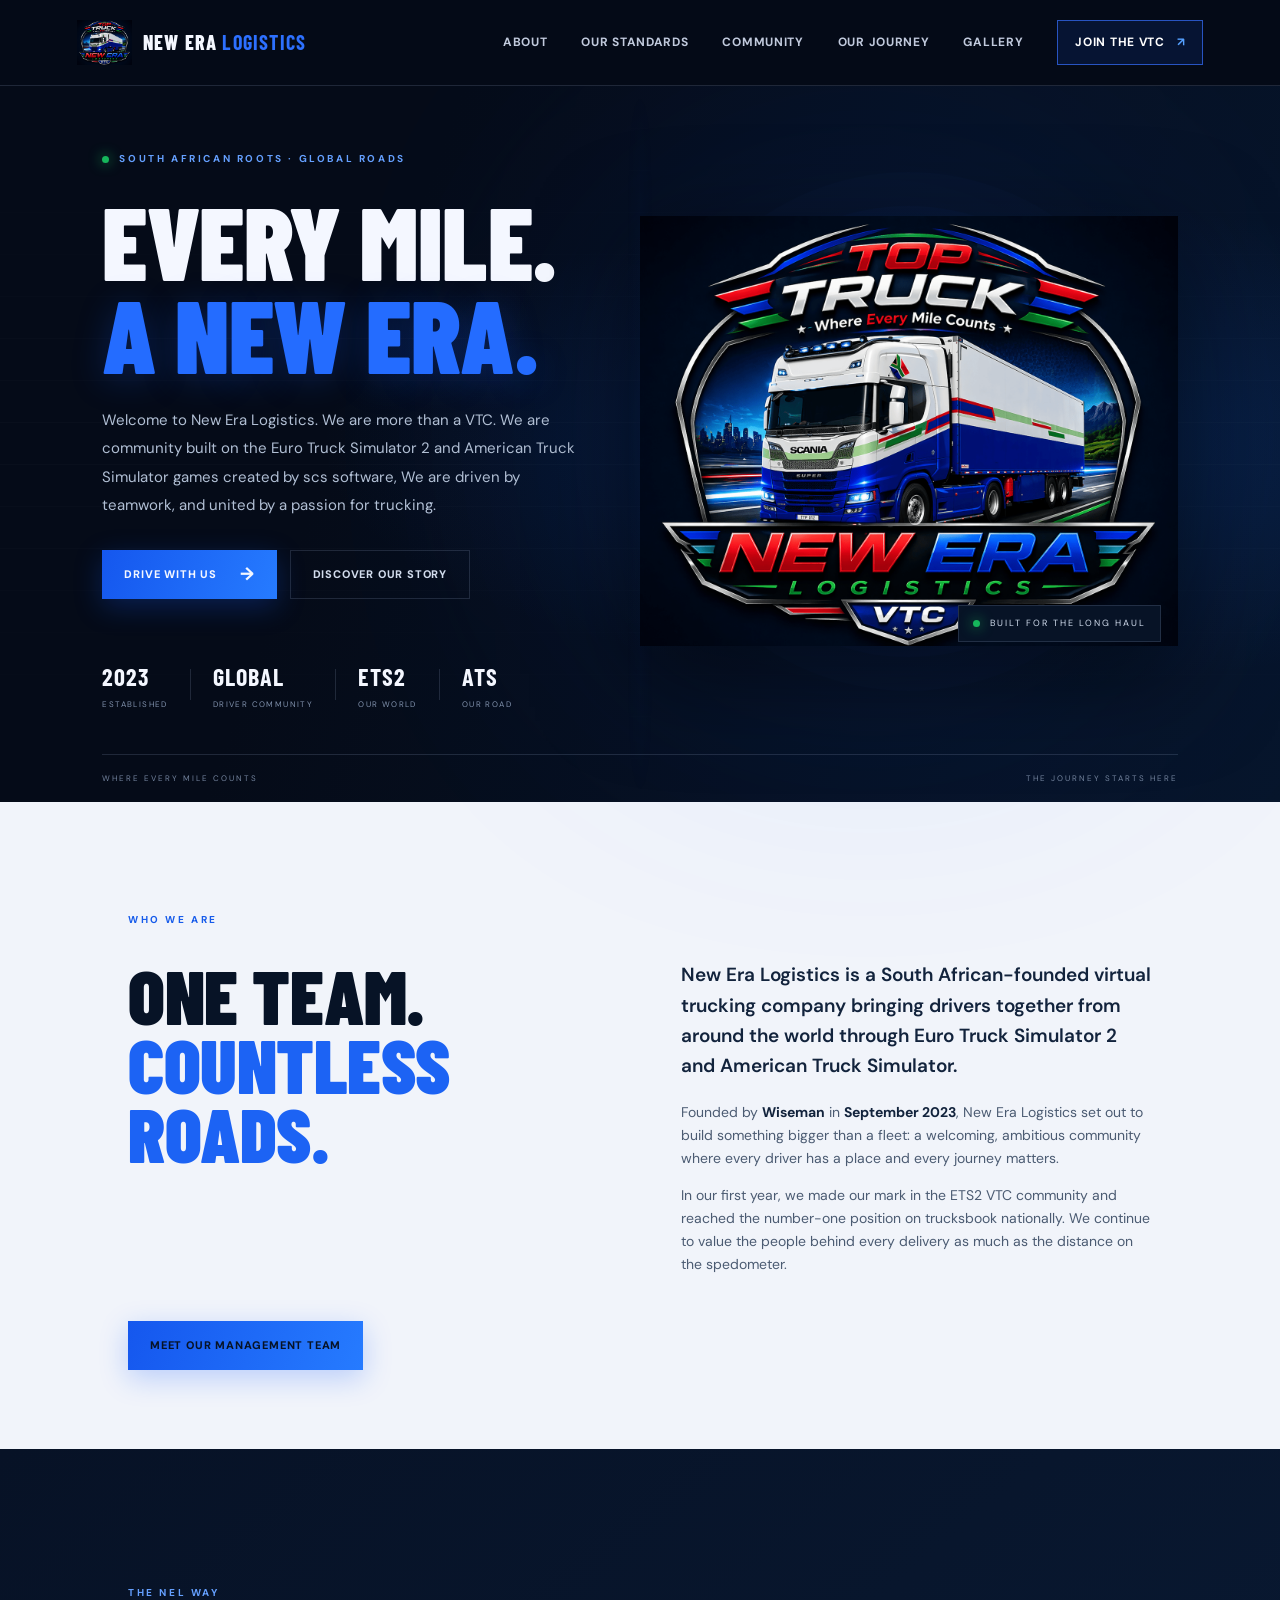
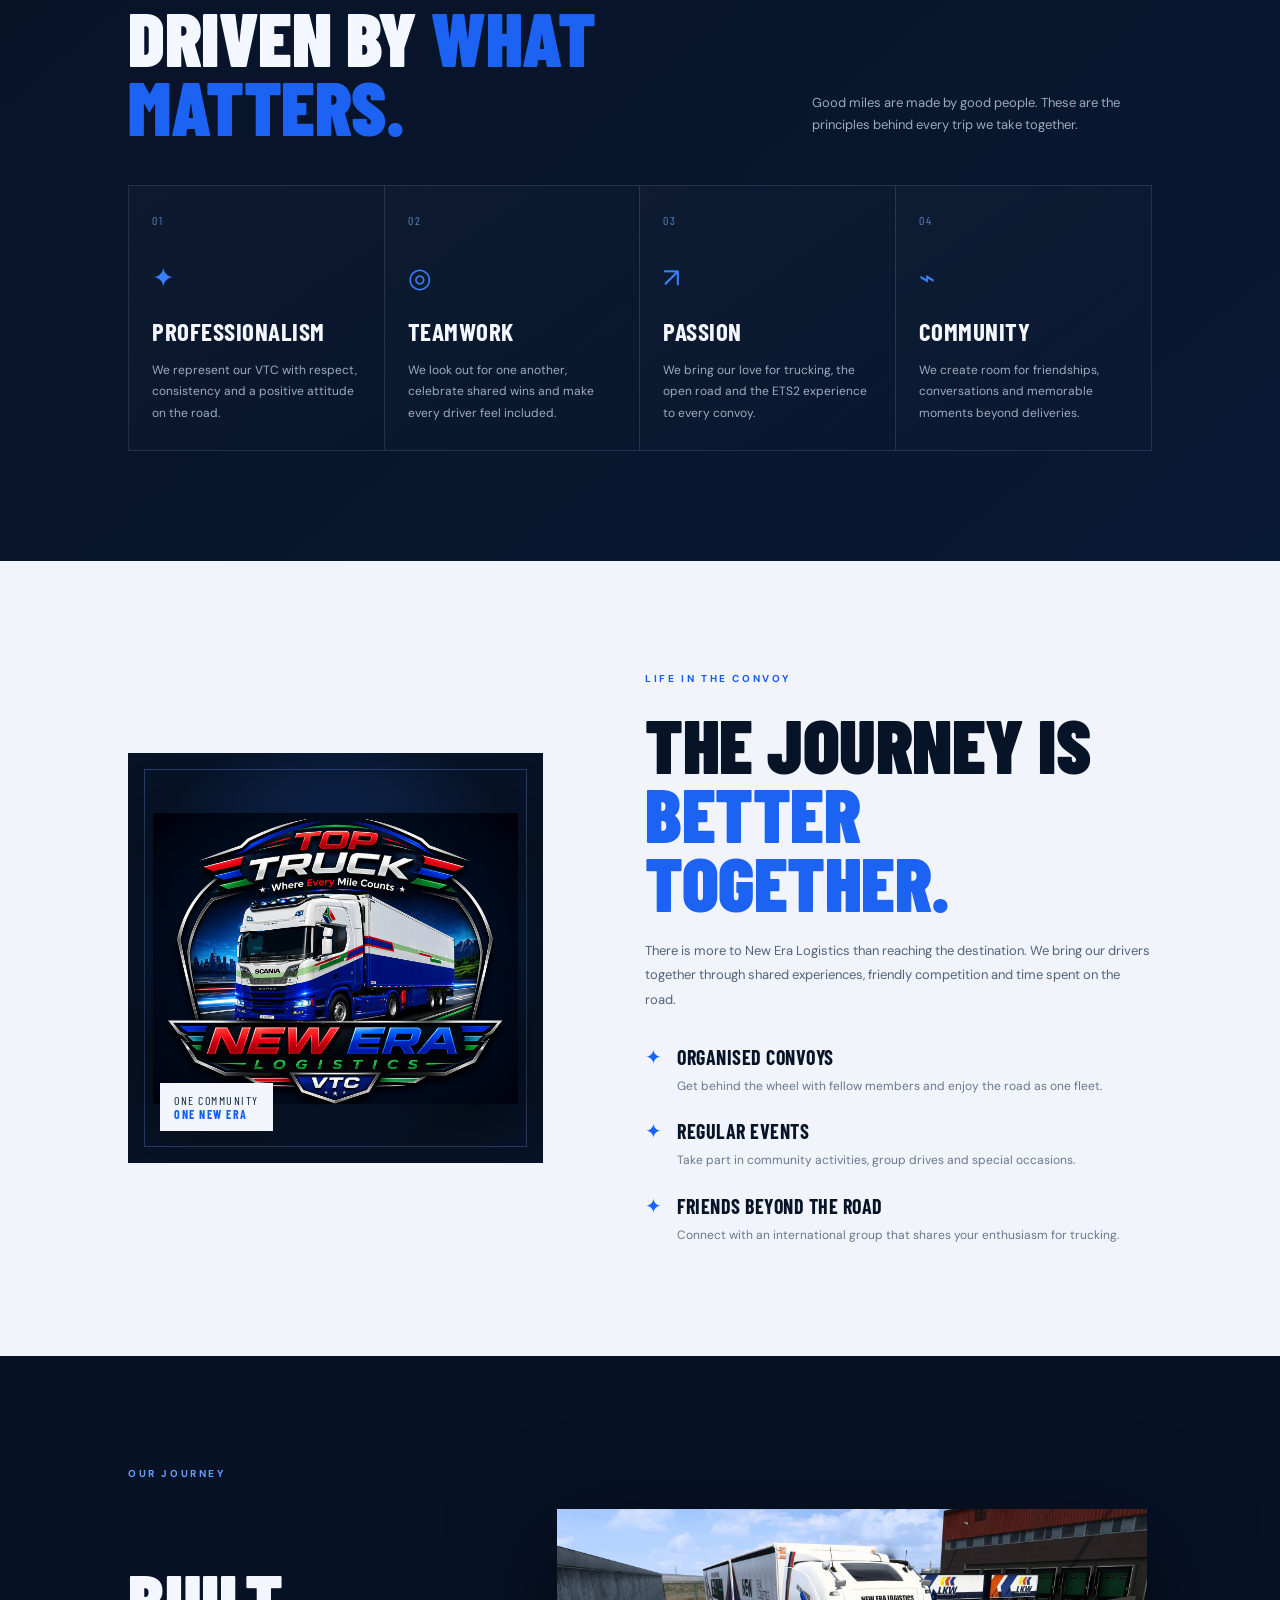
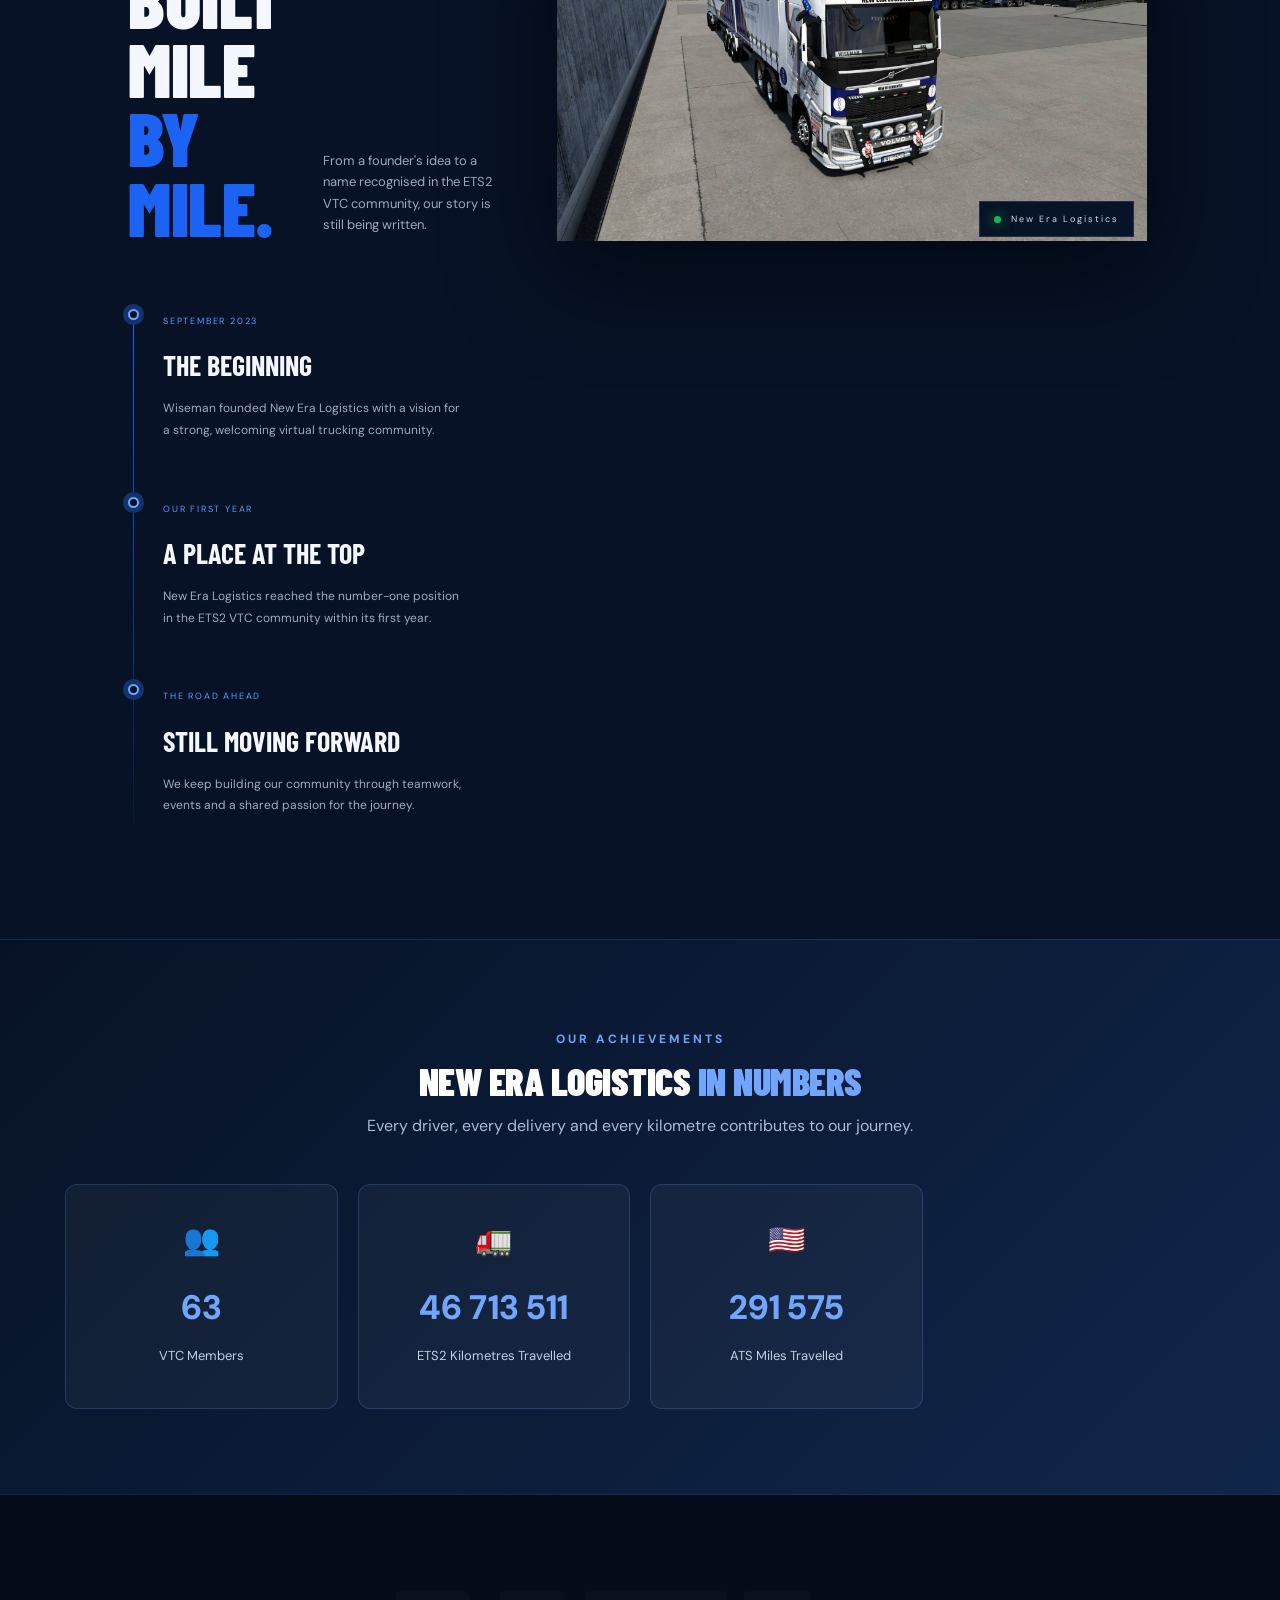
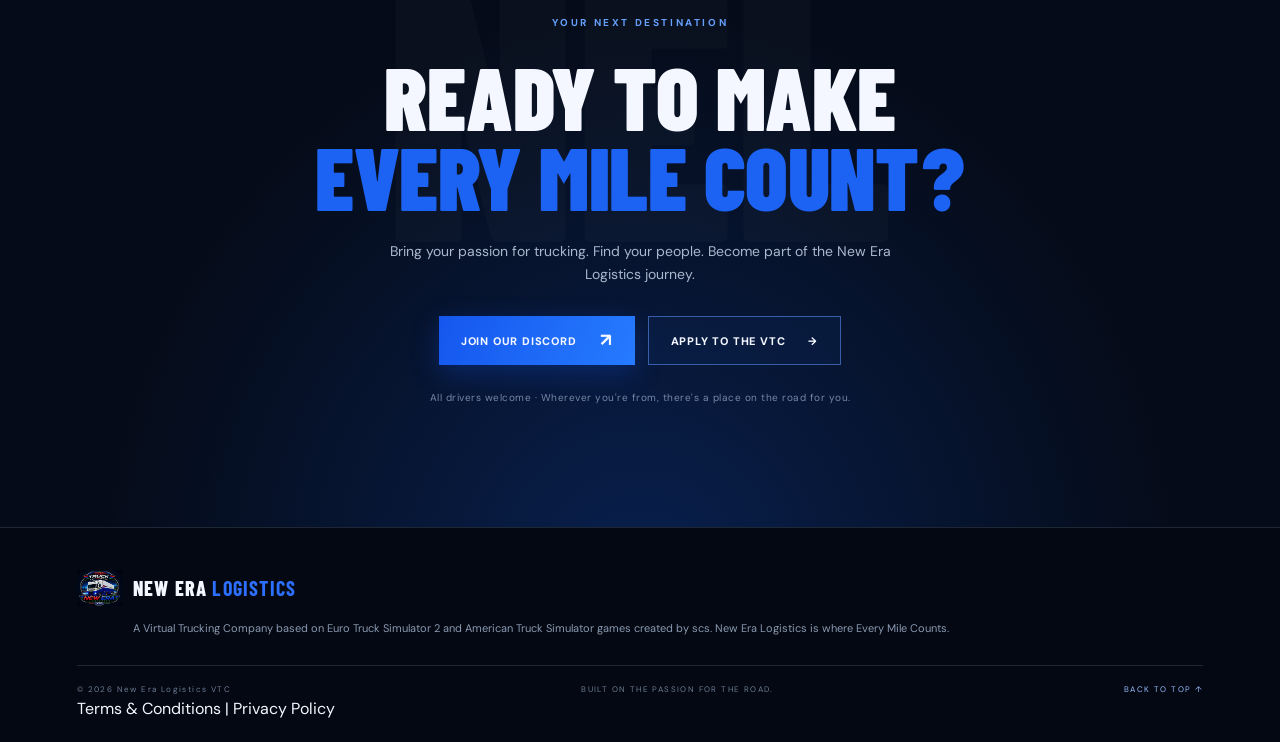
==== commit f3944f03: "Update index.html" ====
--- a/index.html
+++ b/index.html
@@ -135,35 +135,23 @@
           <div class="stats-grid">
               <div class="stat-card">
                 <div class="stat-icon">👥</div>
-                <h3 class="stat-number" data-target="50">50</h3>
-                <p>Registered Drivers</p>
+                <h3 class="stat-number" data-target="50">63</h3>
+                <p>VTC Members</p>
               </div>
             
           <div class="stat-card">
               <div class="stat-icon">🚛</div>
-              <h3 class="stat-number" data-target="1000000">1,000,000</h3>
+              <h3 class="stat-number" data-target="1000000">46 713 511</h3>
               <p>ETS2 Kilometres Travelled</p>
           </div>
 
           <div class="stat-card">
               <div class="stat-icon">🇺🇸</div>
-              <h3 class="stat-number" data-target="250000">250,000</h3>
+              <h3 class="stat-number" data-target="250000">291 575</h3>
               <p>ATS Miles Travelled</p>
           </div>
-
-          <div class="stat-card">
-              <div class="stat-icon">📦</div>
-              <h3 class="stat-number" data-target="10000">10,000</h3>
-              <p>Completed Deliveries</p>
-          </div>
-
-      </div>
-
-        <p class="stats-updated">
-            Statistics updated periodically
-        </p>
-
-    </div></section>
+        </div>
+      </section>
       
       <section class="join section" id="join">
         <div class="join-backdrop">NEL</div>
--- a/styles.css
+++ b/styles.css
@@ -601,43 +601,7 @@
   margin-top: 25px;
 }
 
-/* Stats Section */
-.stats-section {
-    background-color: var(--light-gray);
-}
-
-.stats-container {
-    display: grid;
-    grid-template-columns: repeat(auto-fit, minmax(200px, 1fr));
-    gap: 30px;
-    text-align: center;
-}
-
-.stat-card {
-    background-color: rgba(255, 255, 255, 0.018);
-    padding: 40px 30px;
-    border-radius: 10px;
-    box-shadow: 0 5px 15px rgba(0, 0, 0, 0.05);
-    transition: var(--transition);
-}
-
-.stat-card:hover {
-    transform: translateY(-5px);
-    box-shadow: 0 10px 25px rgba(0, 0, 0, 0.1);
-}
-
-.stat-number {
-    font-size: 2.5rem;
-    font-weight: 700;
-    color: black;
-    margin-bottom: 10px;
-}
-
-.stat-label {
-    font-size: 1.2rem;
-    color: var(--gray);
-    font-weight: 500;
-}
+
 .footer {
   padding: 38px clamp(22px, 6vw, 92px) 20px;
   background: #030812;
@@ -974,4 +938,114 @@
         padding: 28px 18px;
     }
 }
- 
+
+
+/* NEL STATISTICS SECTION */
+.stats-section {
+    padding: 85px 22px;
+    background: linear-gradient(135deg, #071226, #10264a);
+    border-top: 1px solid rgba(114,165,255,.12);
+    border-bottom: 1px solid rgba(114,165,255,.12);
+}
+
+.stats-container {
+    max-width: 1150px;
+    margin: auto;
+}
+
+.stats-heading {
+    text-align: center;
+    margin-bottom: 45px;
+}
+
+.stats-label {
+    color: #72a5ff;
+    font-size: 12px;
+    font-weight: 700;
+    letter-spacing: 3px;
+}
+
+.stats-heading h2 {
+    color: #fff;
+    font-size: clamp(27px, 4vw, 38px);
+    margin: 13px 0;
+}
+
+.stats-heading h2 span {
+    color: #72a5ff;
+}
+
+.stats-heading p {
+    color: #aabbd2;
+    line-height: 1.7;
+}
+
+.stats-grid {
+    display: grid;
+    grid-template-columns: repeat(4, minmax(0, 1fr));
+    gap: 20px;
+}
+
+.stat-card {
+    background: rgba(255,255,255,.04);
+    border: 1px solid rgba(114,165,255,.2);
+    border-radius: 12px;
+    padding: 30px 15px;
+    text-align: center;
+    transition: transform .25s ease, border-color .25s ease;
+}
+
+.stat-card:hover {
+    transform: translateY(-5px);
+    border-color: #72a5ff;
+}
+
+.stat-icon {
+    font-size: 30px;
+    margin-bottom: 15px;
+}
+
+.stat-number {
+    color: #72a5ff;
+    font-size: clamp(25px, 3vw, 34px);
+    font-weight: 800;
+    margin-bottom: 10px;
+    overflow-wrap: anywhere;
+}
+
+.stat-card p {
+    color: #c1cfe2;
+    font-size: 13px;
+    line-height: 1.5;
+}
+
+.stats-updated {
+    text-align: center;
+    color: #7186a5;
+    font-size: 11px;
+    margin-top: 30px;
+}
+
+@media (max-width: 850px) {
+    .stats-grid {
+        grid-template-columns: repeat(2, minmax(0, 1fr));
+    }
+}
+
+@media (max-width: 480px) {
+    .stats-section {
+        padding: 55px 16px;
+    }
+
+    .stats-grid {
+        gap: 12px;
+    }
+
+    .stat-card {
+        padding: 23px 10px;
+    }
+
+    .stat-card p {
+        font-size: 12px;
+    }
+}
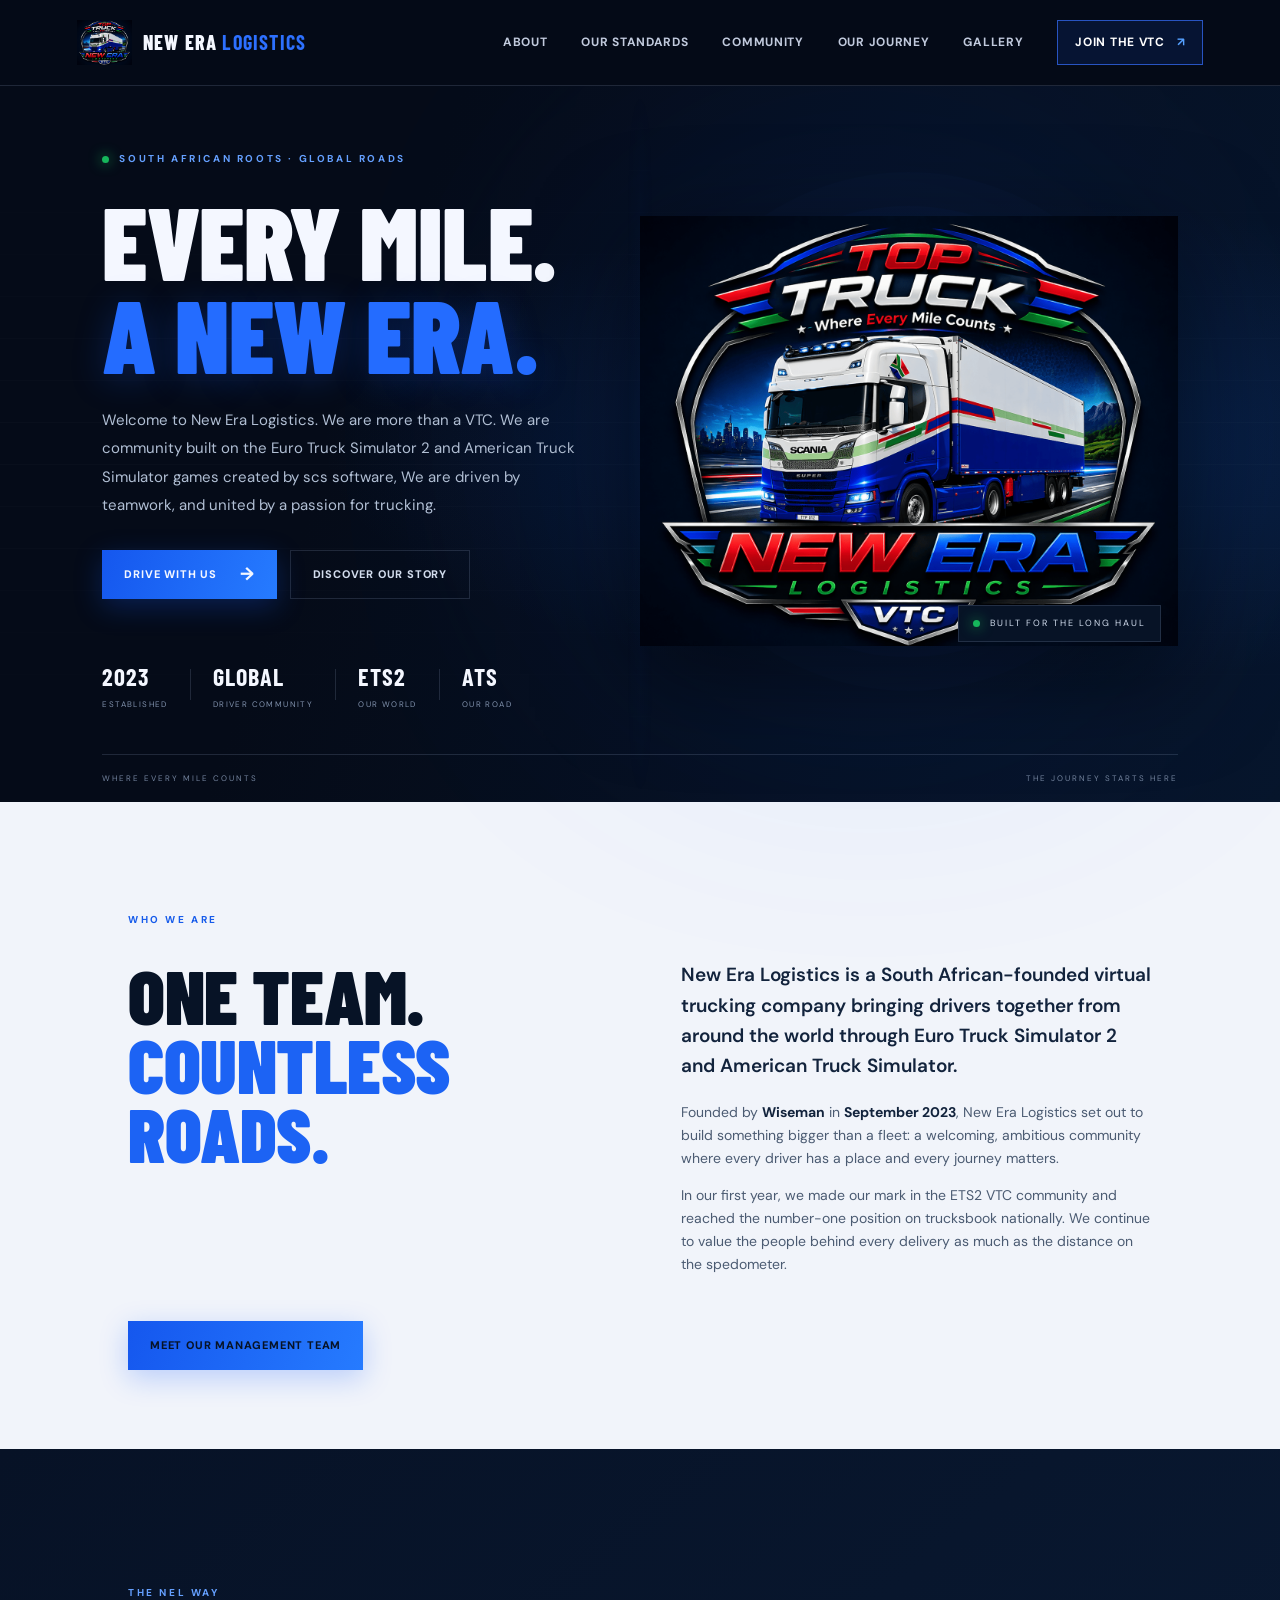
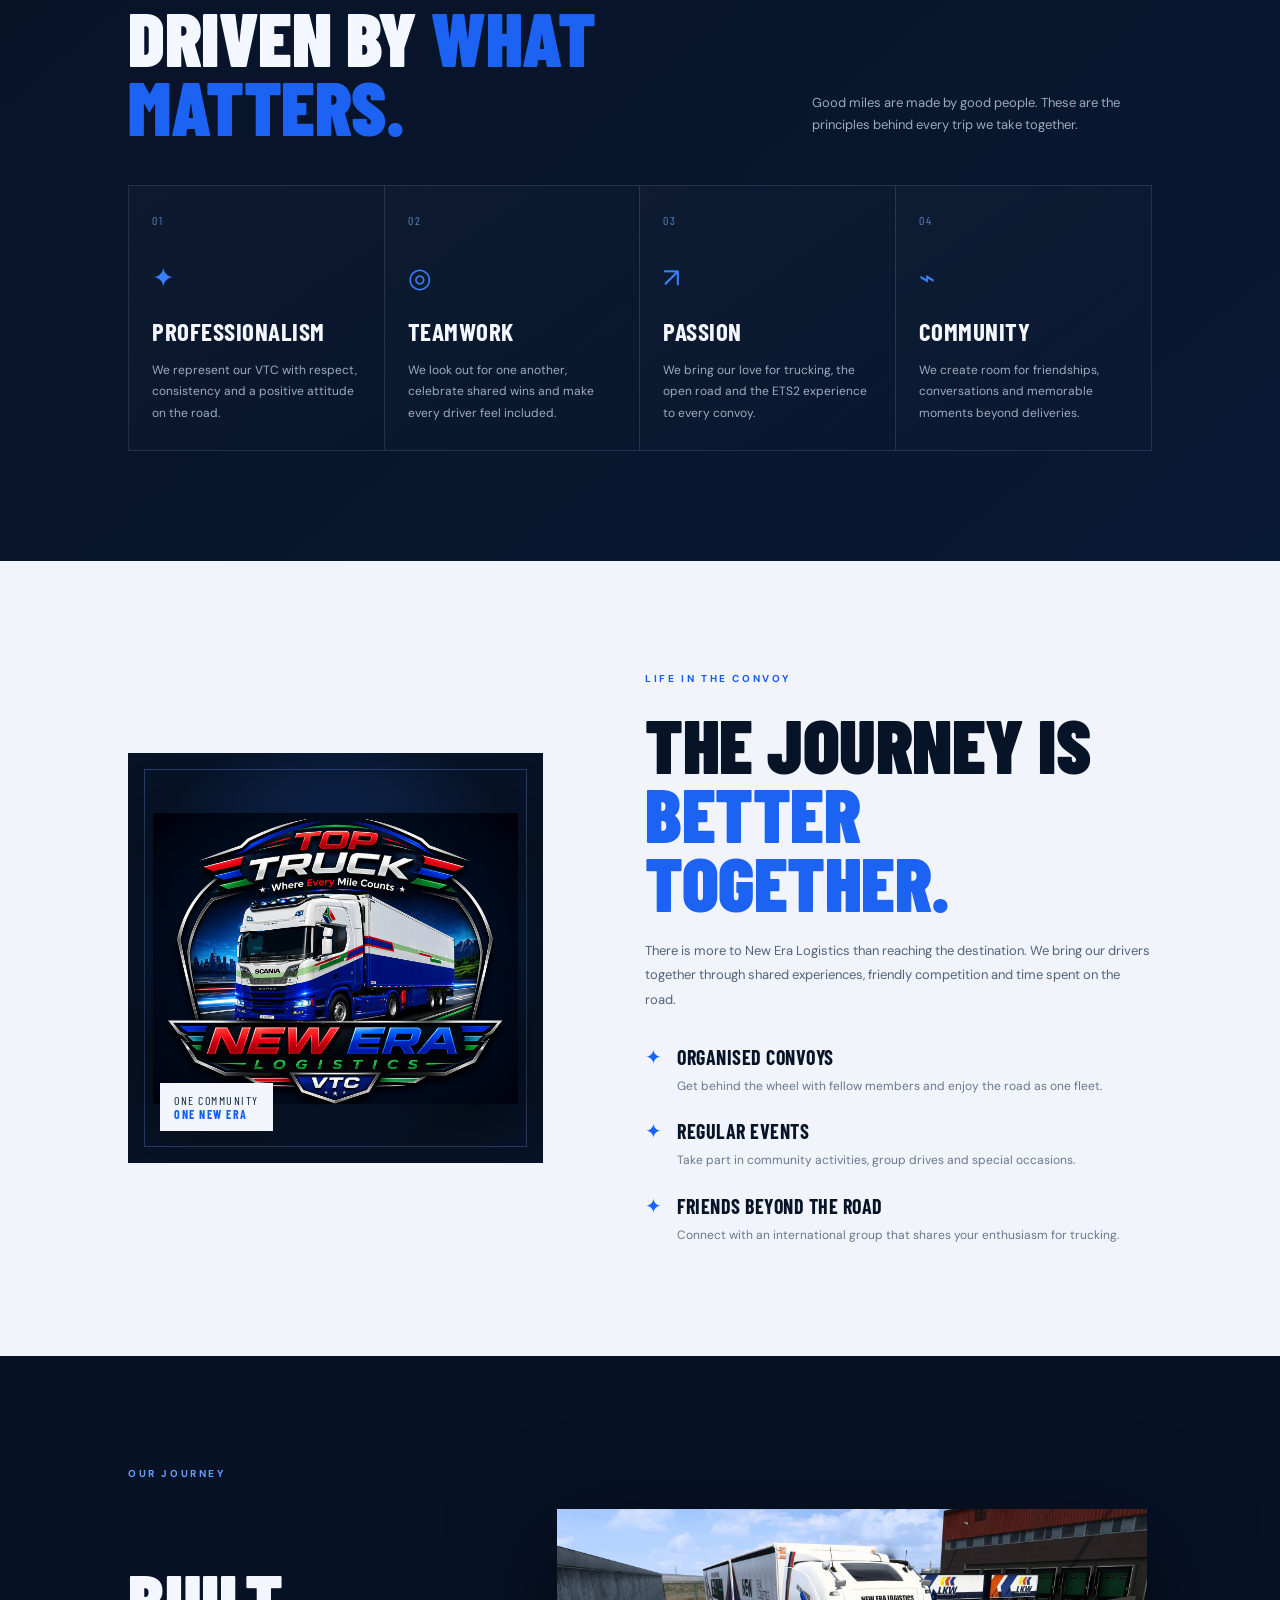
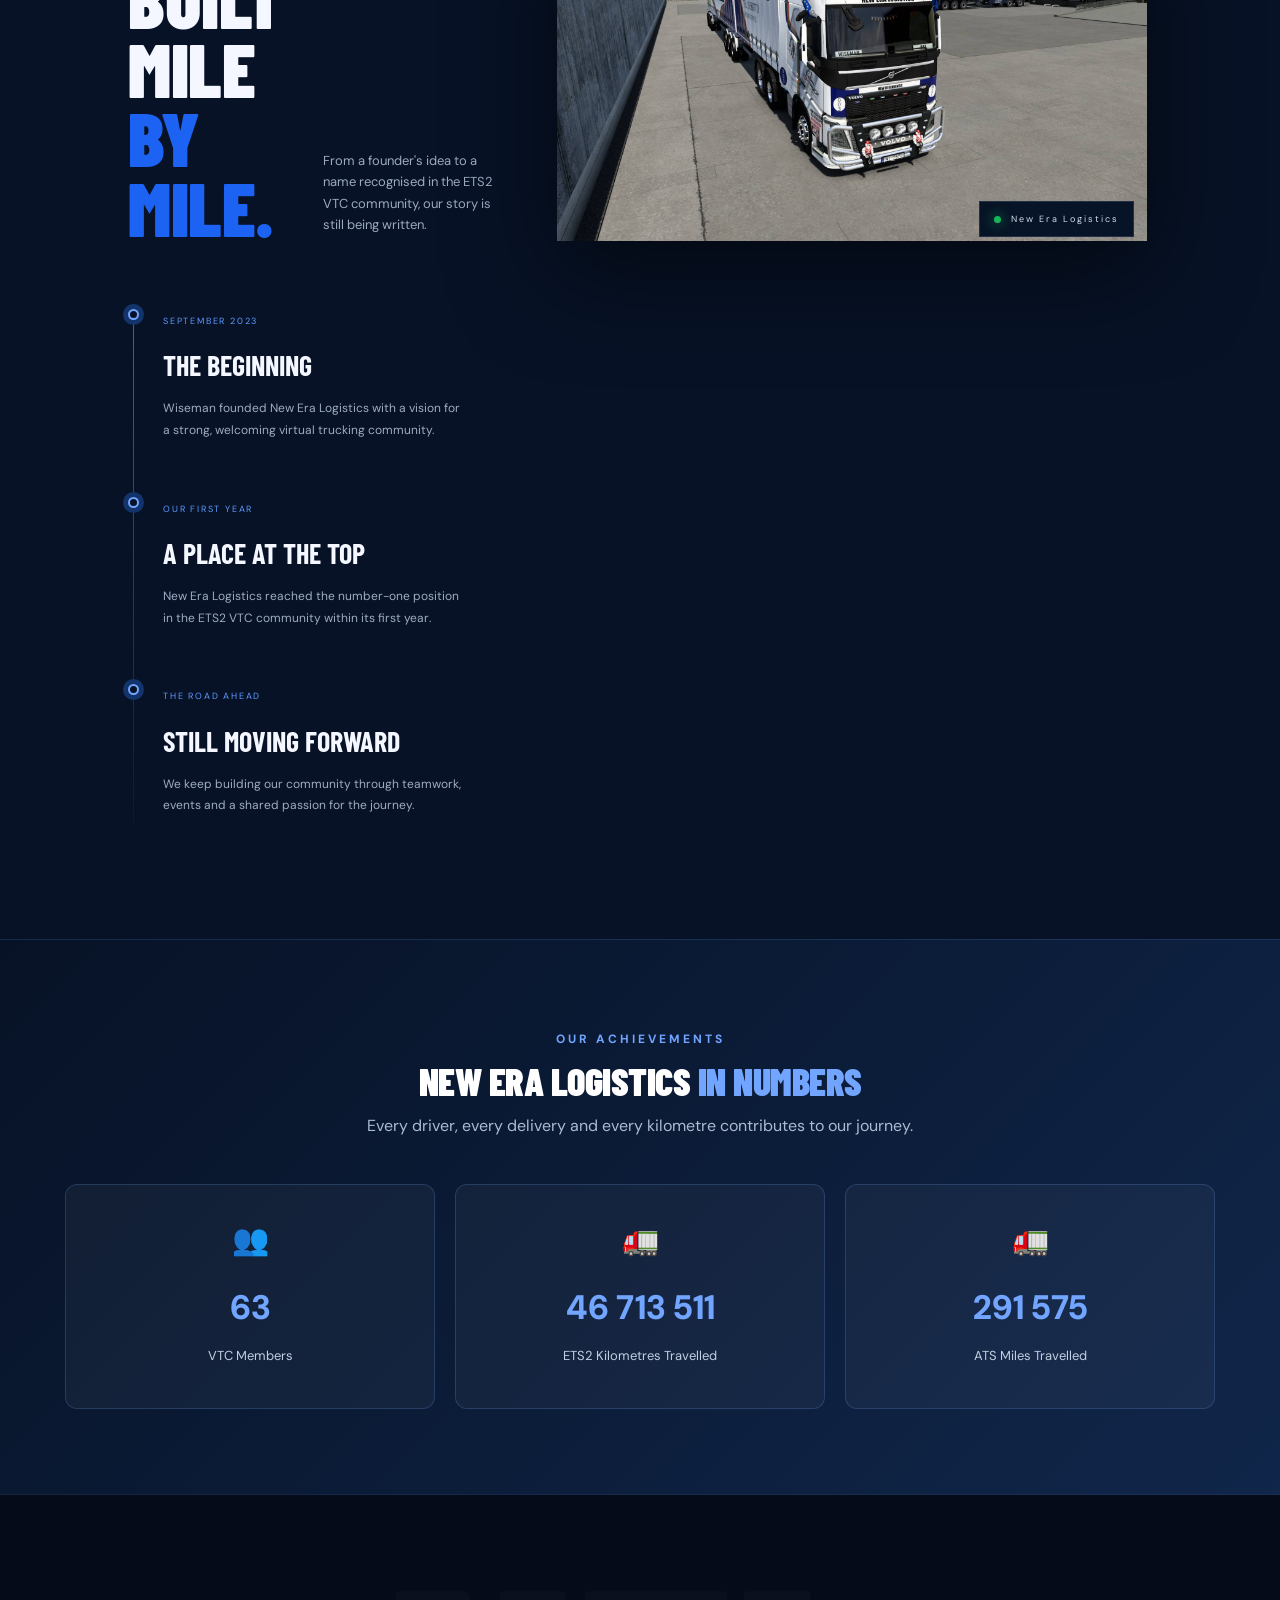
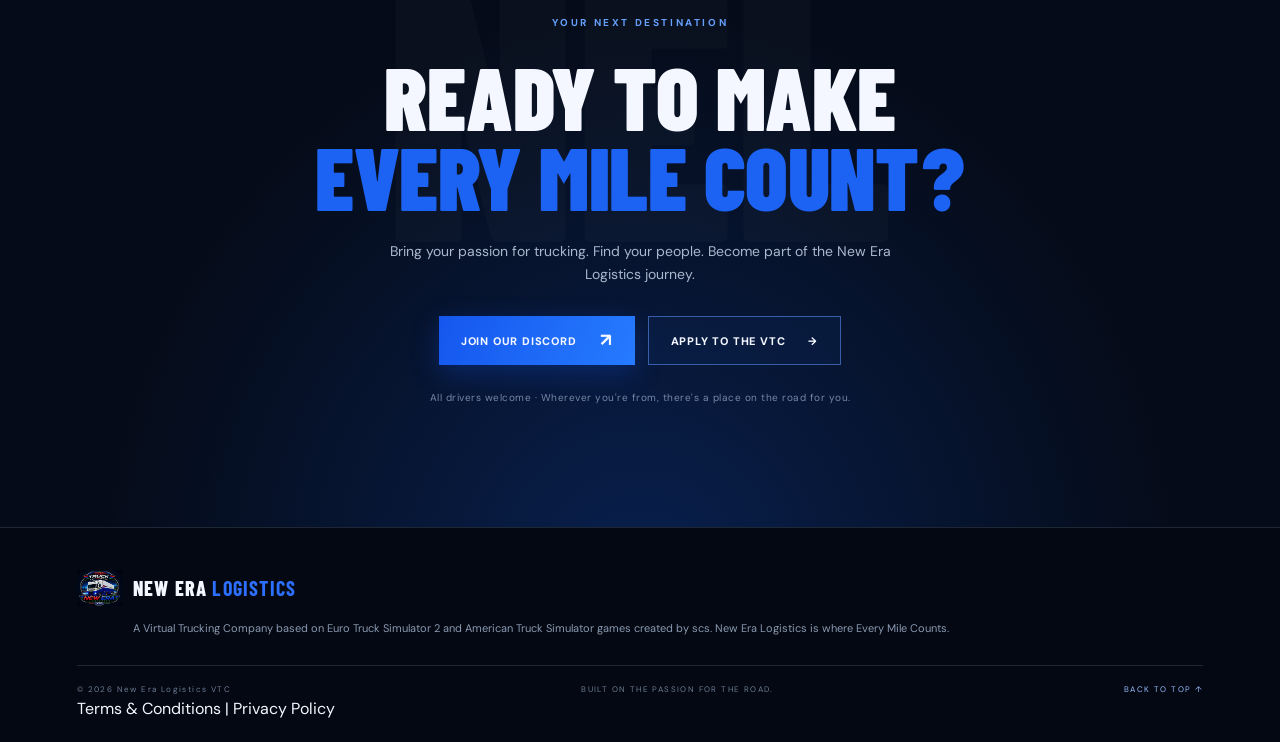
==== commit a79960b0: "Update index.html" ====
--- a/index.html
+++ b/index.html
@@ -146,7 +146,7 @@
           </div>
 
           <div class="stat-card">
-              <div class="stat-icon">🇺🇸</div>
+              <div class="stat-icon">🚛</div>
               <h3 class="stat-number" data-target="250000">291 575</h3>
               <p>ATS Miles Travelled</p>
           </div>
--- a/styles.css
+++ b/styles.css
@@ -982,7 +982,7 @@
 
 .stats-grid {
     display: grid;
-    grid-template-columns: repeat(4, minmax(0, 1fr));
+    grid-template-columns: repeat(3, minmax(0, 1fr));
     gap: 20px;
 }
 
@@ -1028,7 +1028,7 @@
 
 @media (max-width: 850px) {
     .stats-grid {
-        grid-template-columns: repeat(2, minmax(0, 1fr));
+        grid-template-columns: repeat(1, minmax(0, 1fr));
     }
 }
 
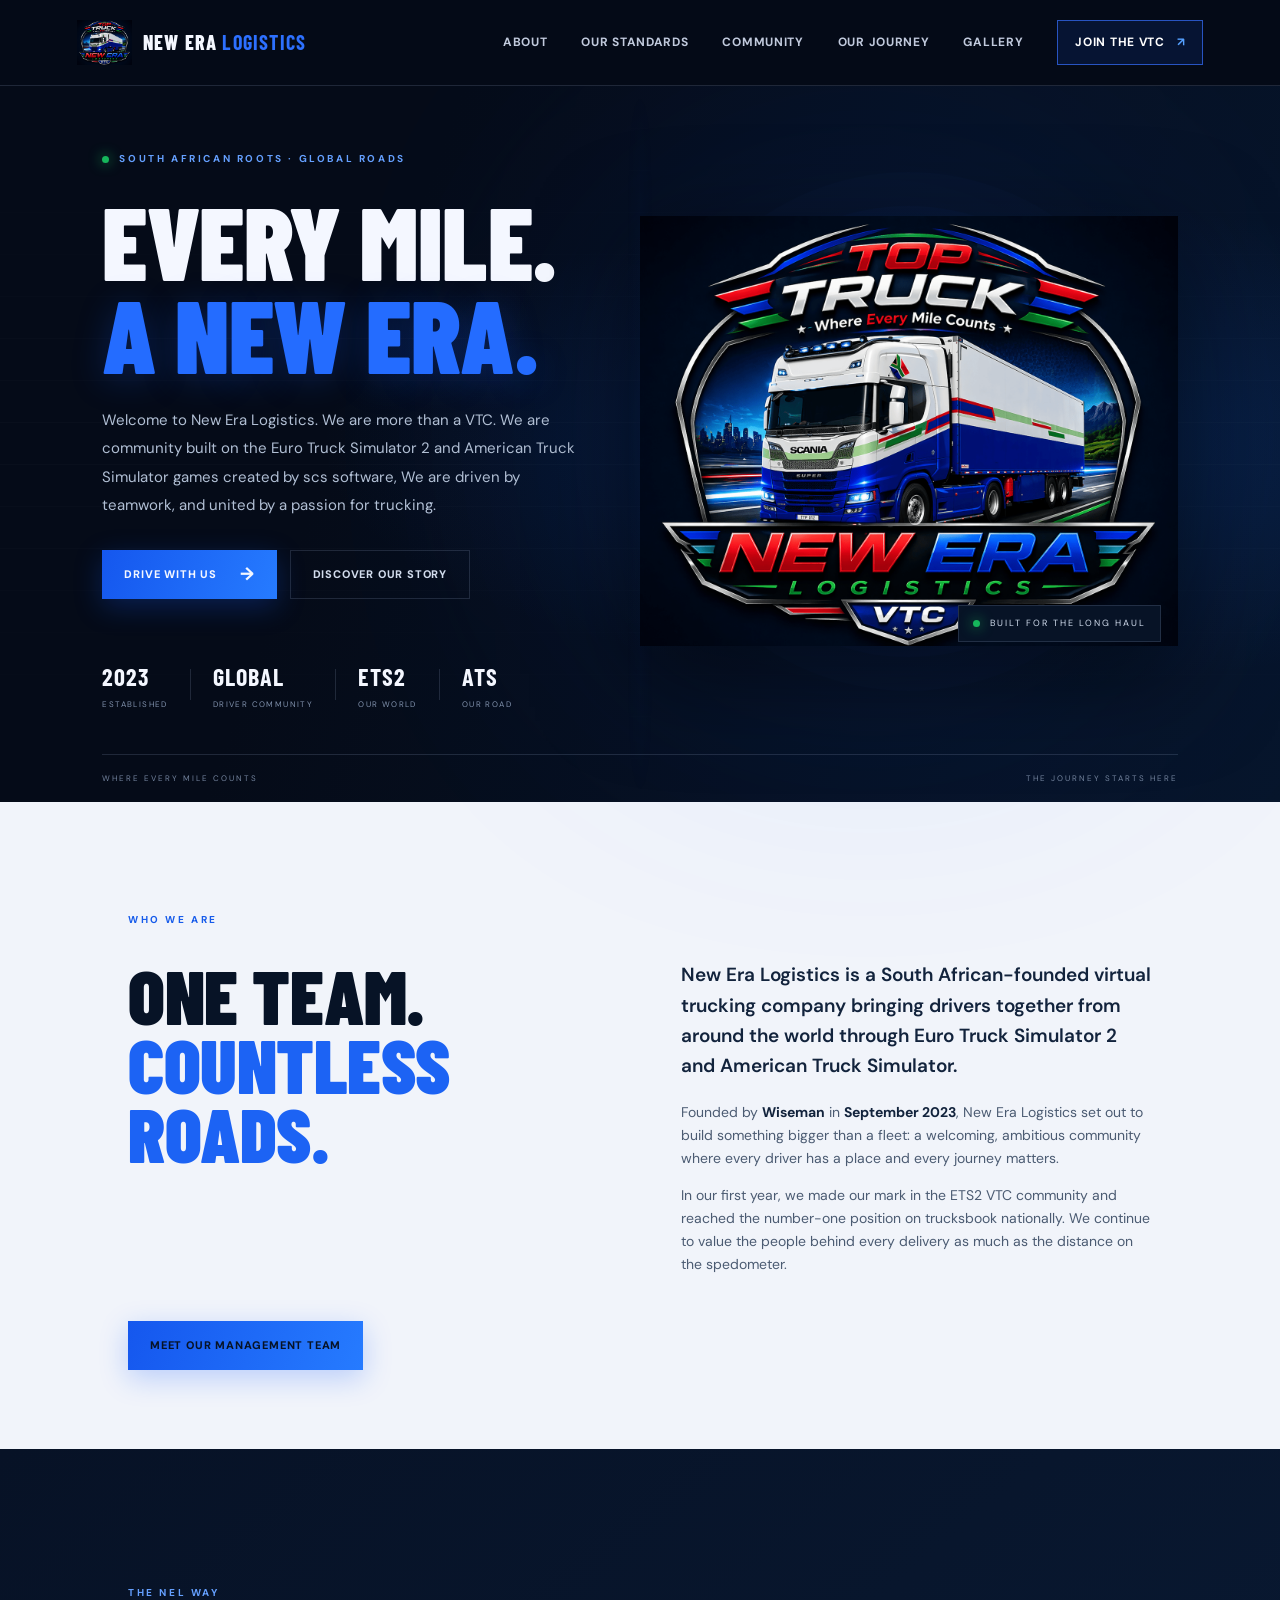
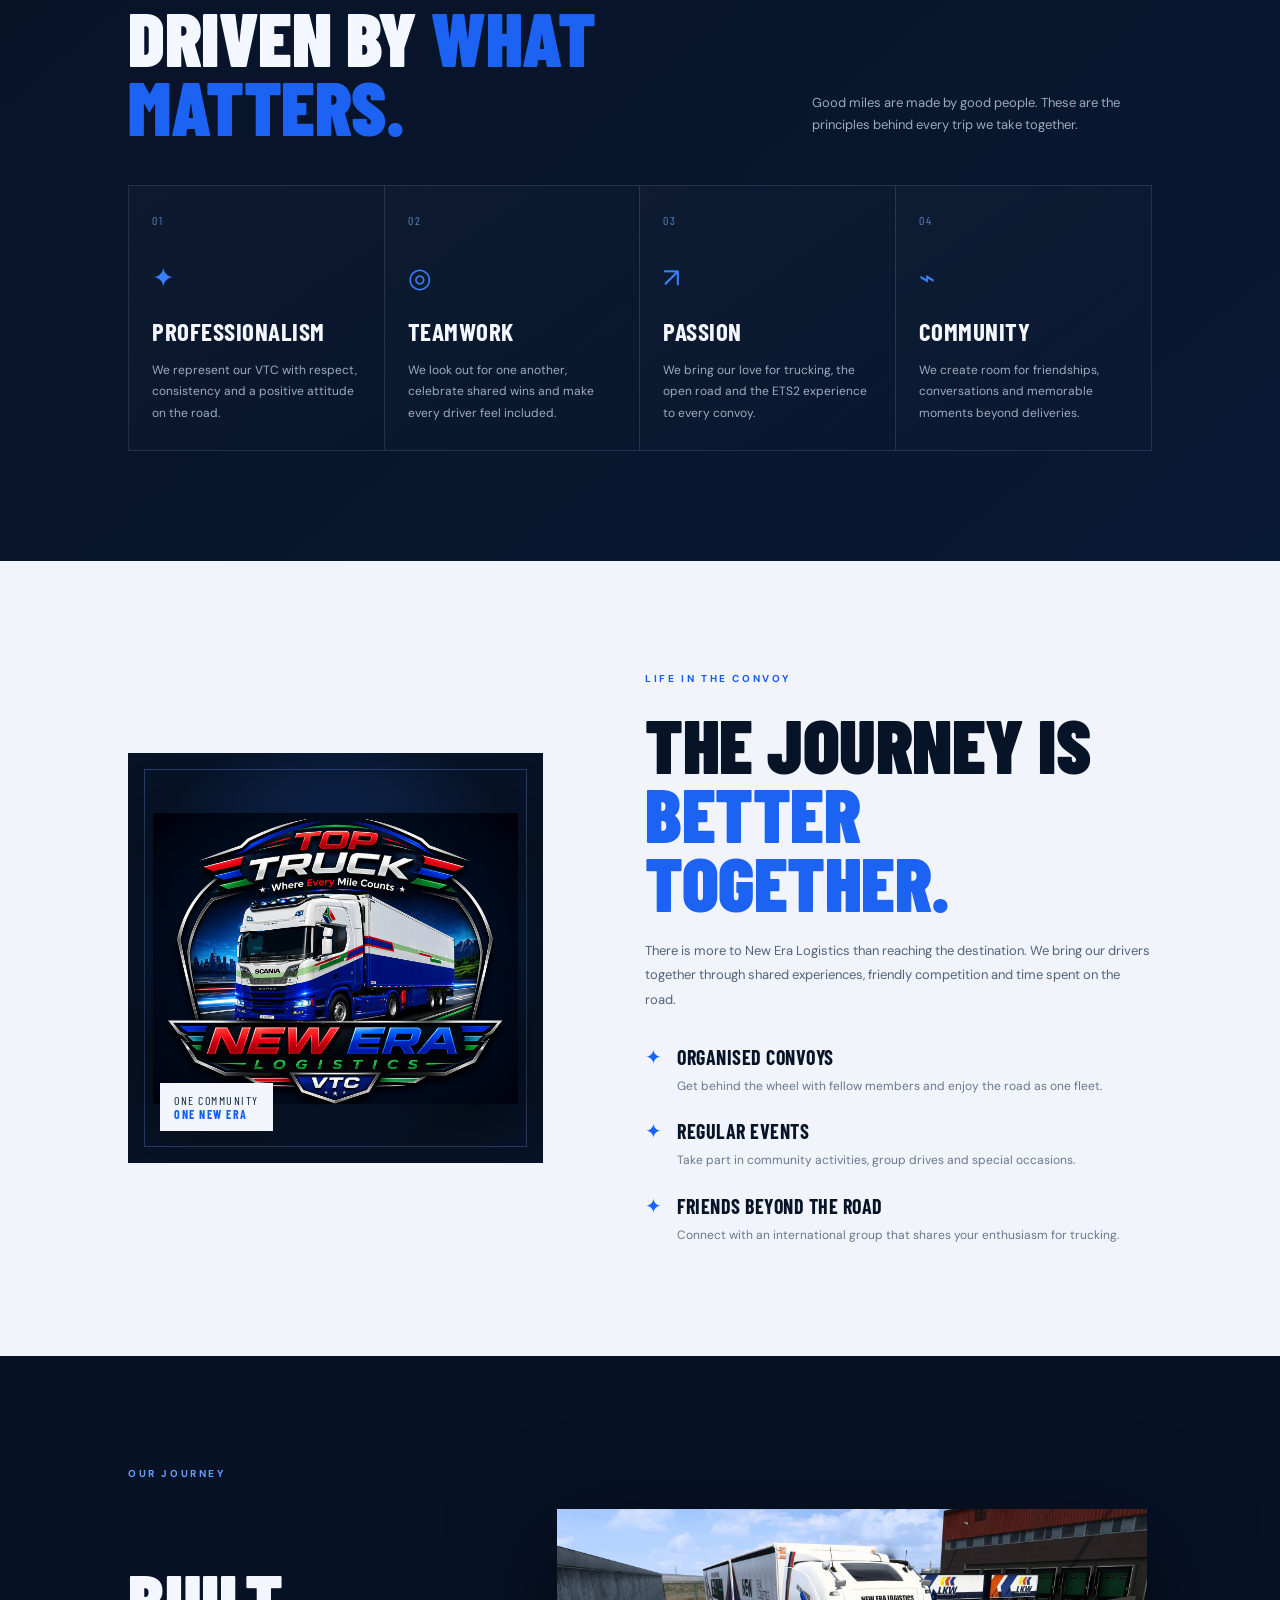
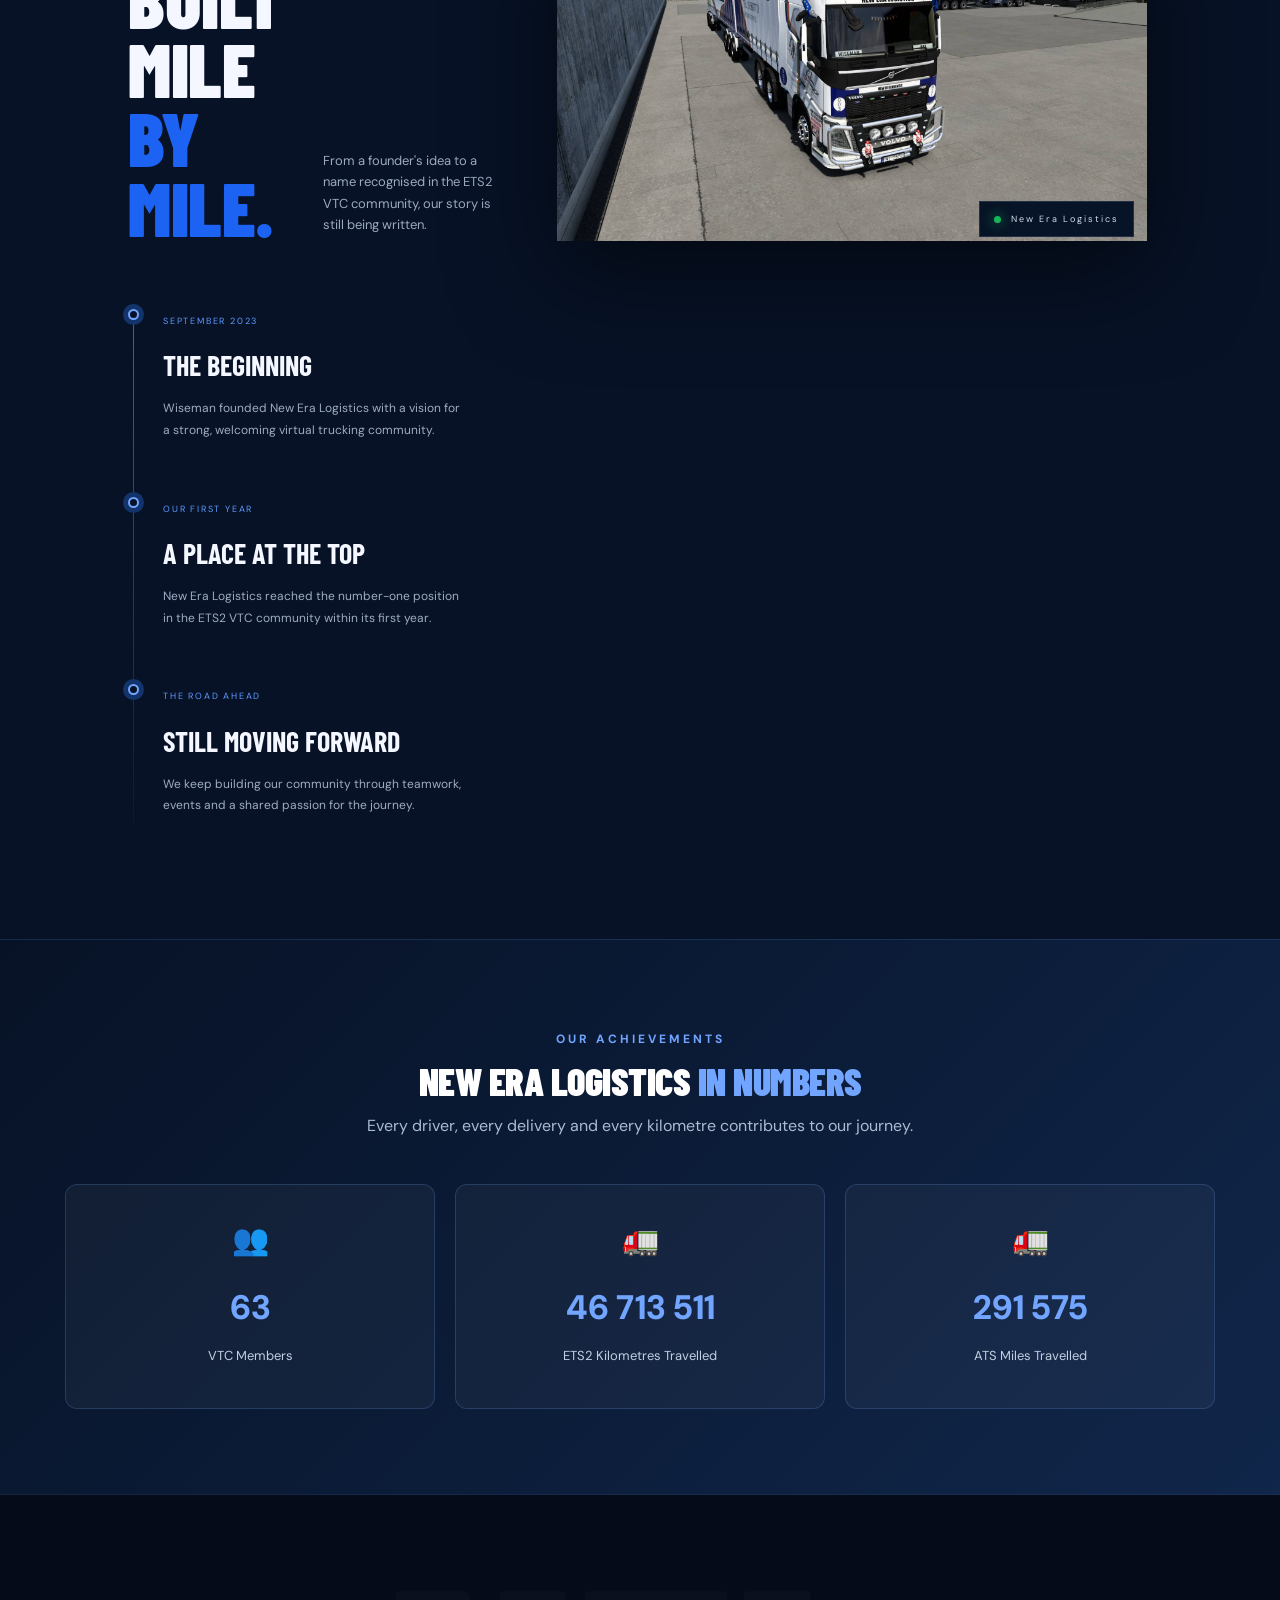
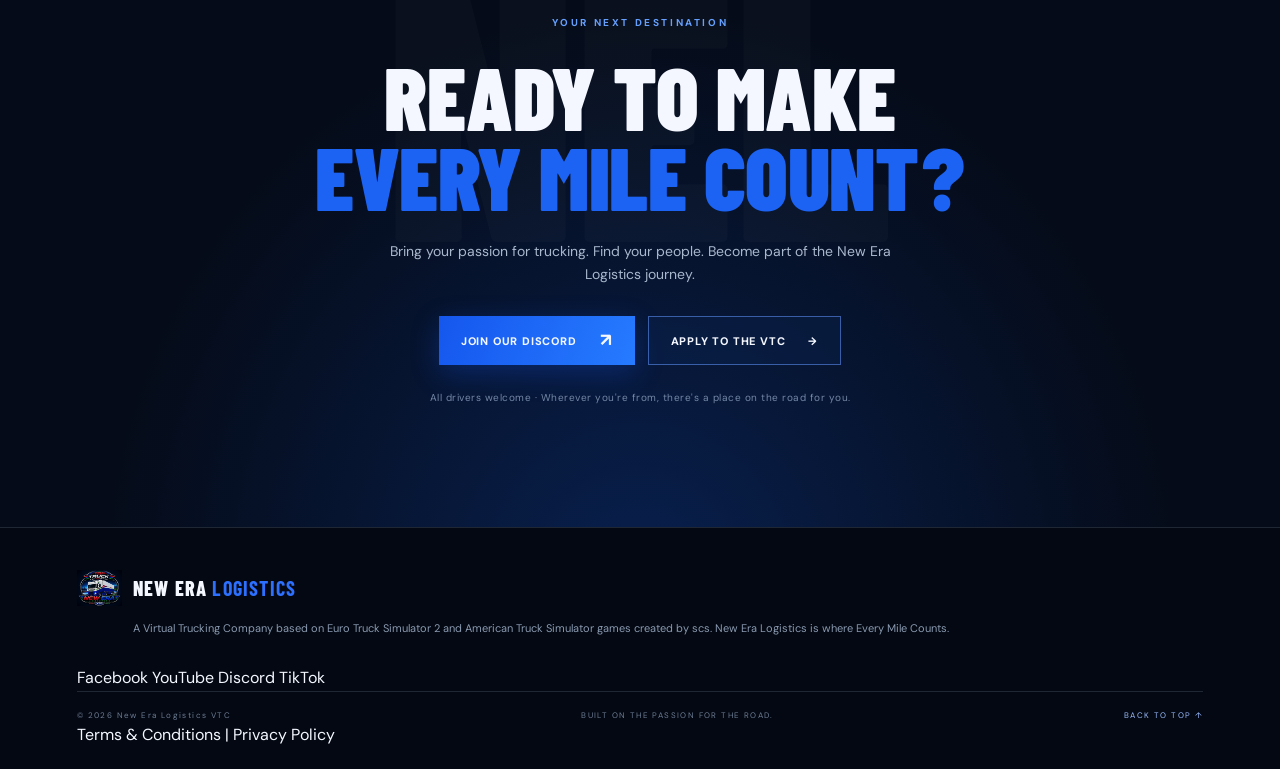
==== commit 7d3e32bd: "Update index.html" ====
--- a/index.html
+++ b/index.html
@@ -169,6 +169,23 @@
     <footer class="footer">
       <a class="footer-brand" href="#home"><img src="assets/nel-logo.png" alt=""><span>NEW ERA <b>LOGISTICS</b></span></a>
       <p>A Virtual Trucking Company based on Euro Truck Simulator 2 and American Truck Simulator games created by scs. New Era Logistics is where Every Mile Counts.</p>
+      <div class="footer-socials">
+  <a href="https://www.facebook.com/profile.php?id=61555921051745"
+     target="_blank" rel="noopener noreferrer"
+     aria-label="Facebook">Facebook</a>
+
+  <a href="https://www.youtube.com/@NewEraLogisticsvtc"
+     target="_blank" rel="noopener noreferrer"
+     aria-label="YouTube">YouTube</a>
+
+  <a href="https://discord.gg/WFWAKp66eU"
+     target="_blank" rel="noopener noreferrer"
+     aria-label="Discord">Discord</a>
+
+  <a href="https://www.tiktok.com/@wissy007"
+     target="_blank" rel="noopener noreferrer"
+     aria-label="TikTok">TikTok</a>
+</div>
       <div class="footer-bottom"><span>© <span id="year"></span> New Era Logistics VTC</span><span>BUILT ON THE PASSION FOR THE ROAD.</span><a href="#home">BACK TO TOP ↑</a></div>
       <div class="footer-legal-links">
         <a href="terms.html">Terms & Conditions</a>
--- a/styles.css
+++ b/styles.css
@@ -981,8 +981,8 @@
 }
 
 .stats-grid {
-    display: grid;
-    grid-template-columns: repeat(3, minmax(0, 1fr));
+    display: grid !important; 
+    grid-template-columns: repeat(3, minmax(0, 1fr)) !important;
     gap: 20px;
 }
 
@@ -1028,7 +1028,7 @@
 
 @media (max-width: 850px) {
     .stats-grid {
-        grid-template-columns: repeat(1, minmax(0, 1fr));
+        grid-template-columns: repeat(1, minmax(0, 1fr)) !important;
     }
 }
 
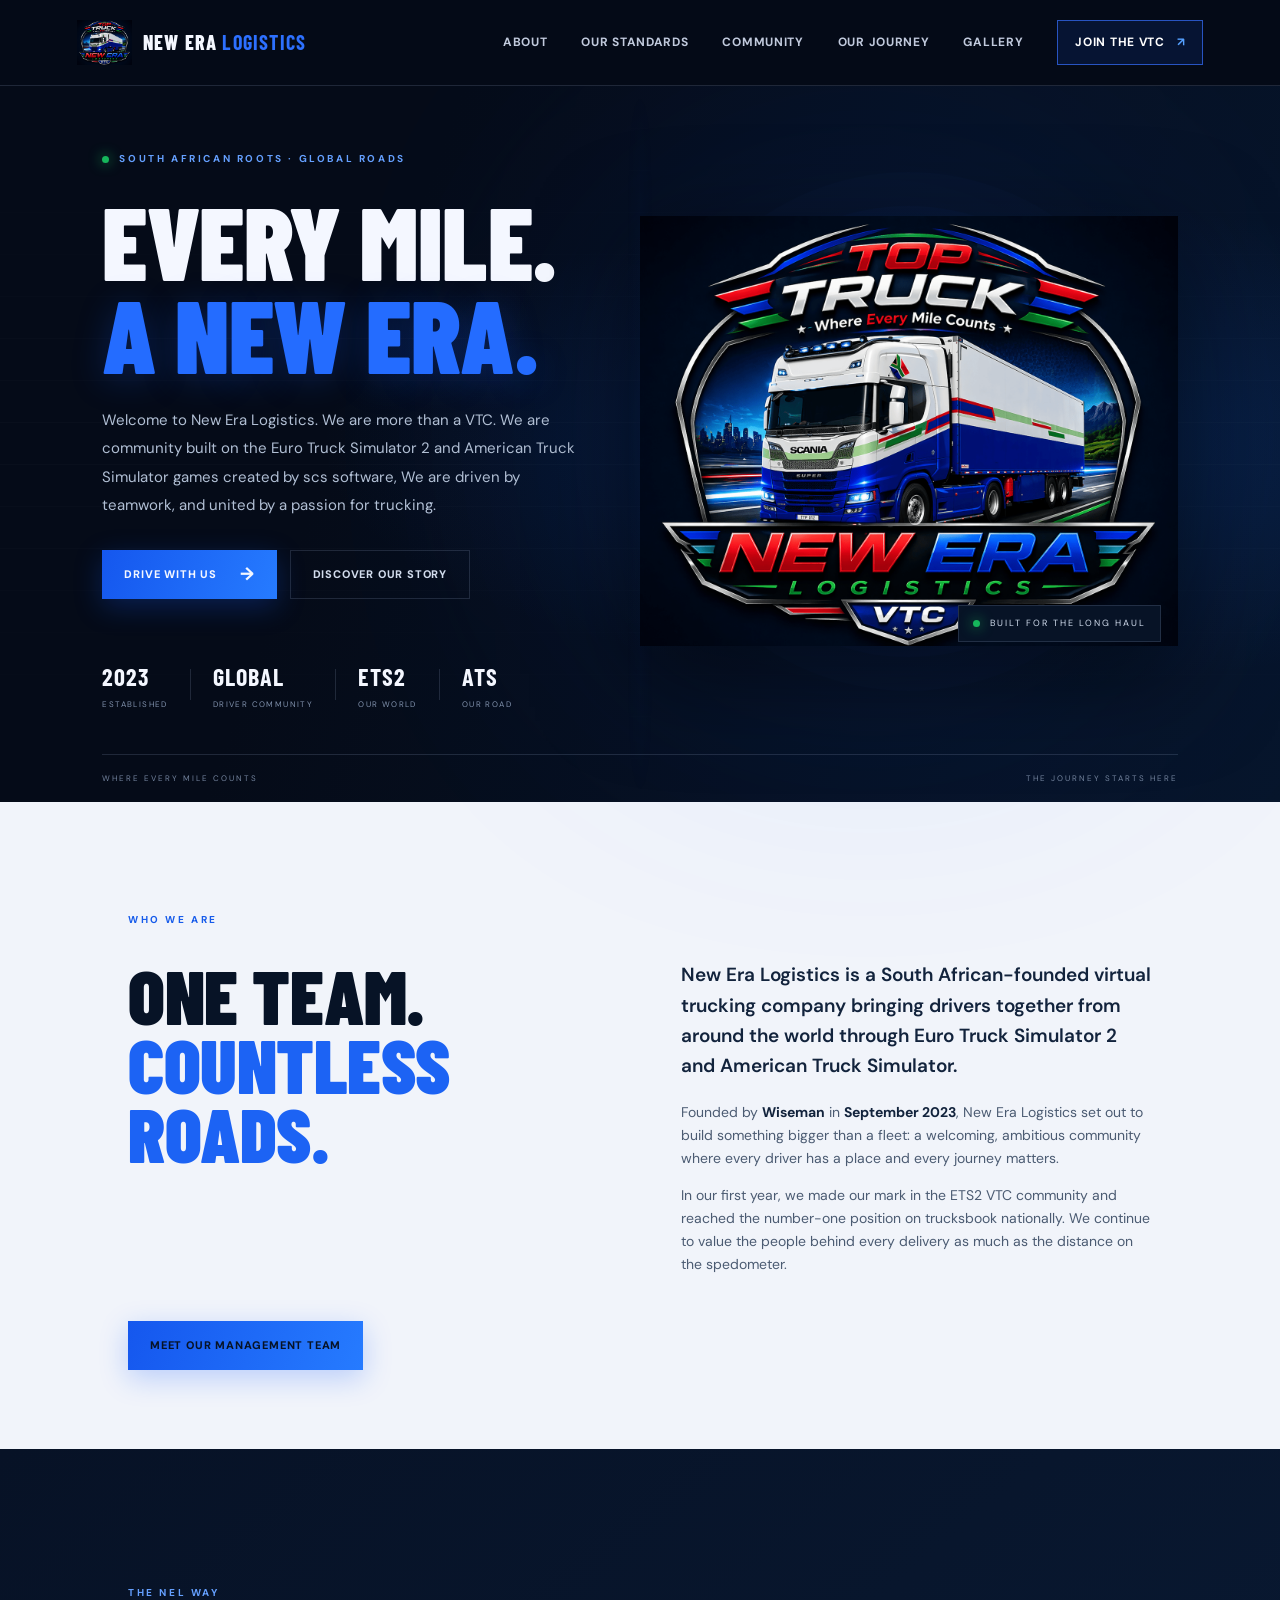
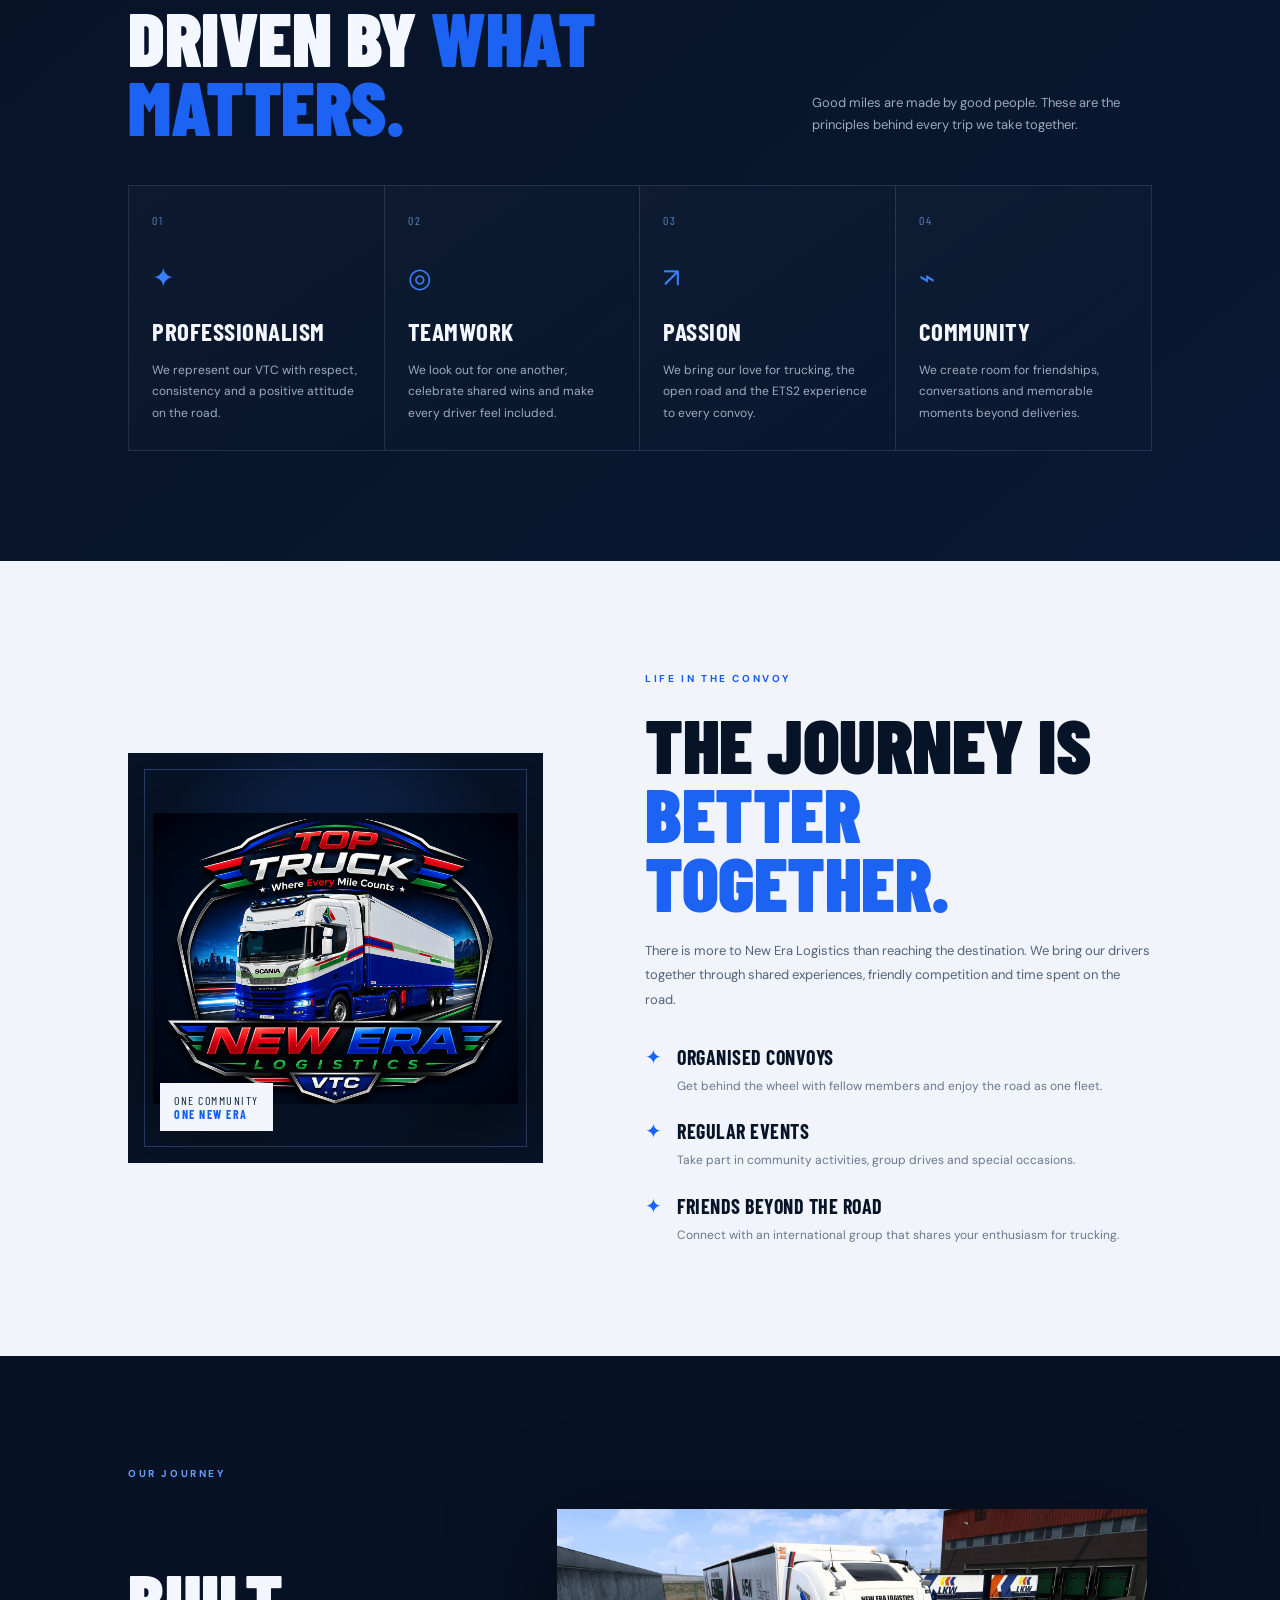
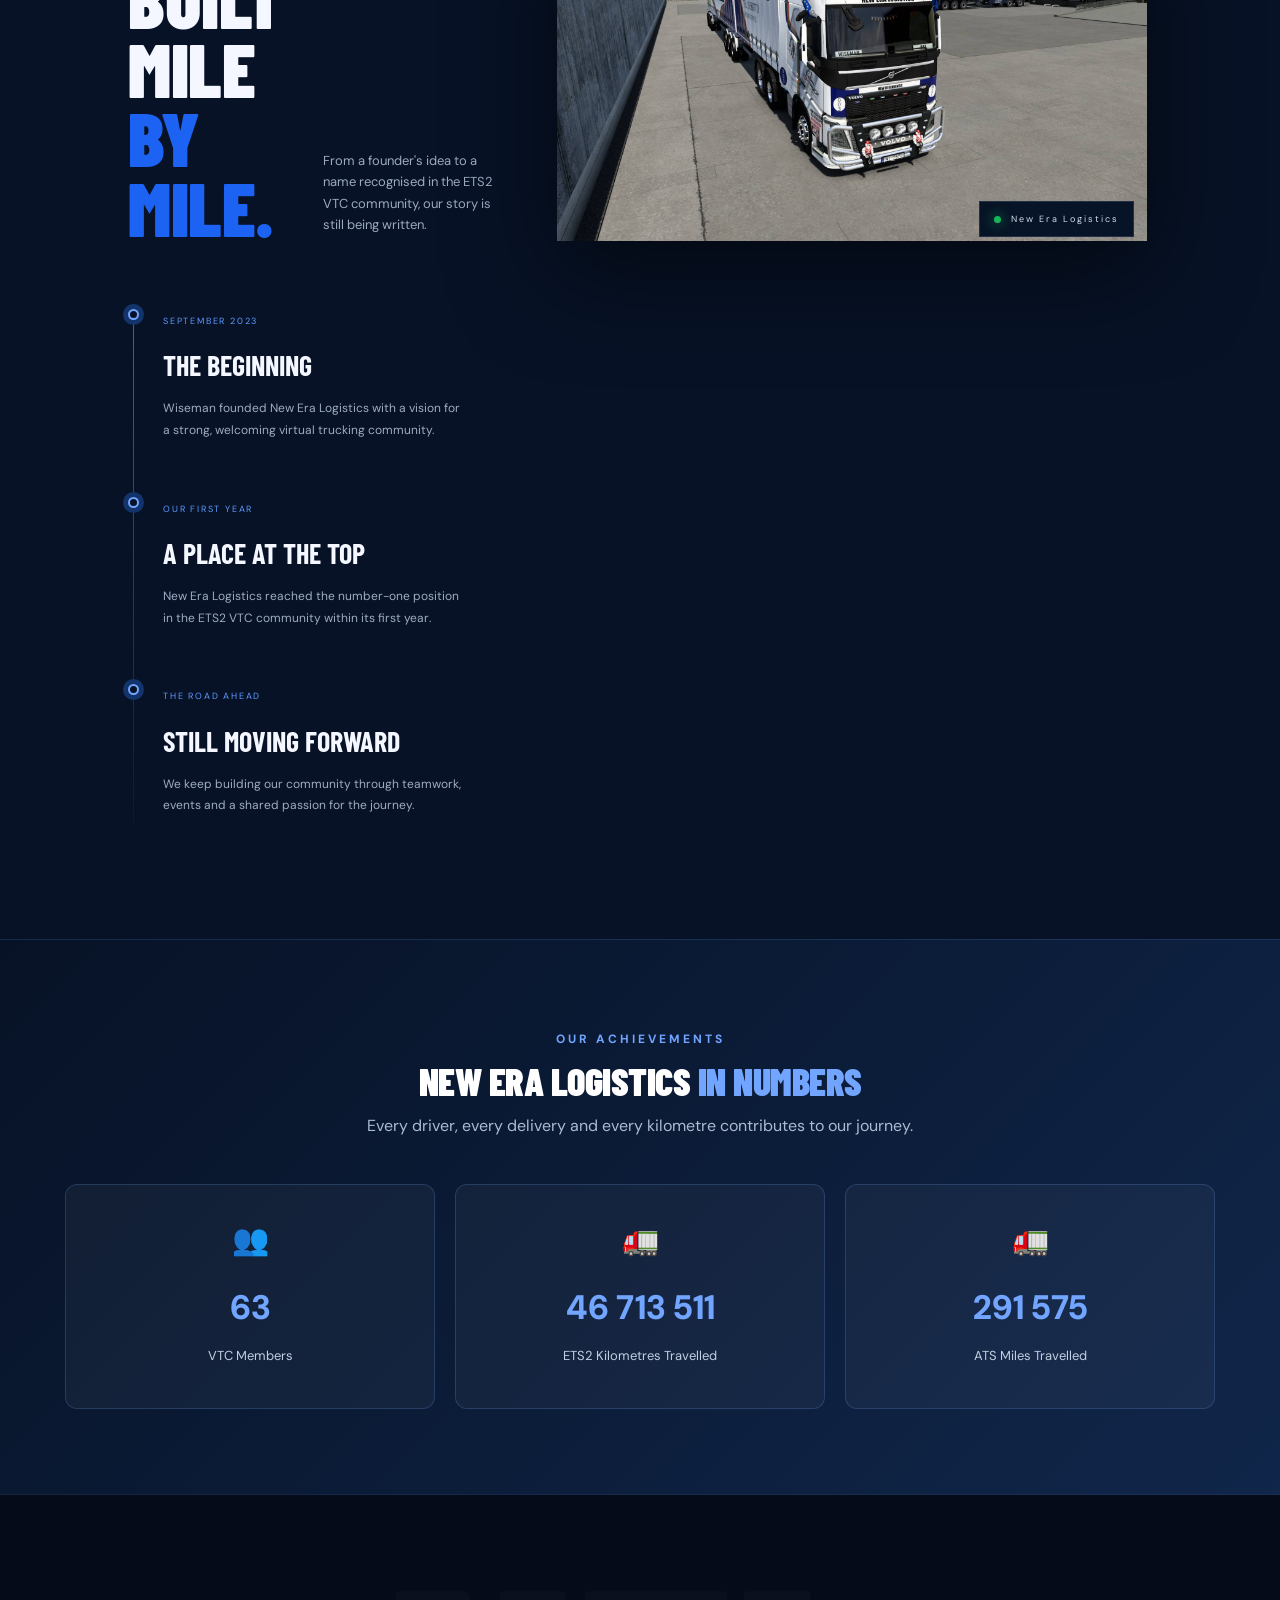
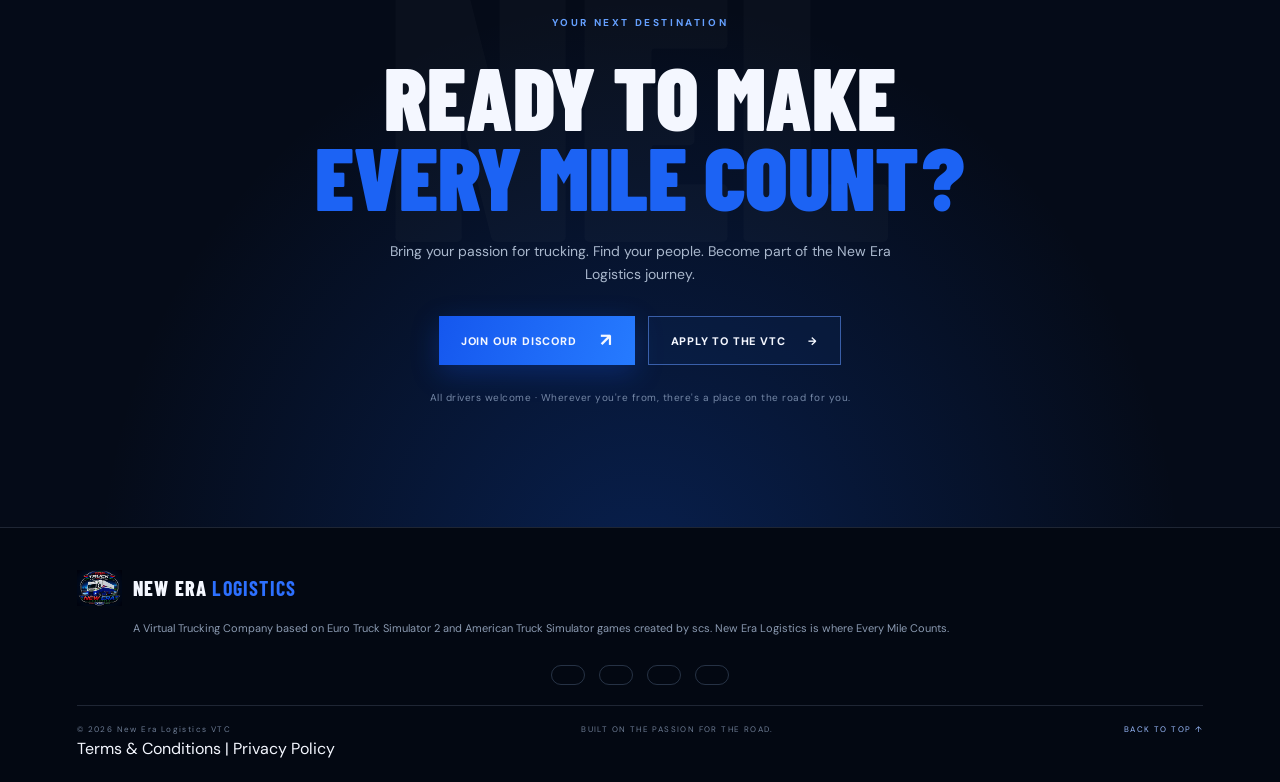
==== commit 37c7e788: "Update index.html" ====
--- a/index.html
+++ b/index.html
@@ -169,23 +169,33 @@
     <footer class="footer">
       <a class="footer-brand" href="#home"><img src="assets/nel-logo.png" alt=""><span>NEW ERA <b>LOGISTICS</b></span></a>
       <p>A Virtual Trucking Company based on Euro Truck Simulator 2 and American Truck Simulator games created by scs. New Era Logistics is where Every Mile Counts.</p>
-      <div class="footer-socials">
+      
+<div class="footer-socials">
   <a href="https://www.facebook.com/profile.php?id=61555921051745"
      target="_blank" rel="noopener noreferrer"
-     aria-label="Facebook">Facebook</a>
+     aria-label="Facebook">
+    <i class="fa-brands fa-facebook-f"></i>
+  </a>
 
   <a href="https://www.youtube.com/@NewEraLogisticsvtc"
      target="_blank" rel="noopener noreferrer"
-     aria-label="YouTube">YouTube</a>
+     aria-label="YouTube">
+    <i class="fa-brands fa-youtube"></i>
+  </a>
 
   <a href="https://discord.gg/WFWAKp66eU"
      target="_blank" rel="noopener noreferrer"
-     aria-label="Discord">Discord</a>
+     aria-label="Discord">
+    <i class="fa-brands fa-discord"></i>
+  </a>
 
   <a href="https://www.tiktok.com/@wissy007"
      target="_blank" rel="noopener noreferrer"
-     aria-label="TikTok">TikTok</a>
+     aria-label="TikTok">
+    <i class="fa-brands fa-tiktok"></i>
+  </a>
 </div>
+
       <div class="footer-bottom"><span>© <span id="year"></span> New Era Logistics VTC</span><span>BUILT ON THE PASSION FOR THE ROAD.</span><a href="#home">BACK TO TOP ↑</a></div>
       <div class="footer-legal-links">
         <a href="terms.html">Terms & Conditions</a>
--- a/styles.css
+++ b/styles.css
@@ -1049,3 +1049,30 @@
         font-size: 12px;
     }
 }
+
+.footer-socials {
+  display: flex;
+  justify-content: center;
+  align-items: center;
+  flex-wrap: wrap;
+  gap: 14px;
+  margin: 20px 0;
+}
+
+.footer-socials a {
+  color: #8faedc;
+  text-decoration: none;
+  font-size: 13px;
+  font-weight: 600;
+  padding: 9px 16px;
+  border: 1px solid rgba(143, 174, 220, 0.25);
+  border-radius: 20px;
+  transition: 0.3s ease;
+}
+
+.footer-socials a:hover {
+  color: #ffffff;
+  background: #1764ff;
+  border-color: #1764ff;
+  transform: translateY(-3px);
+}
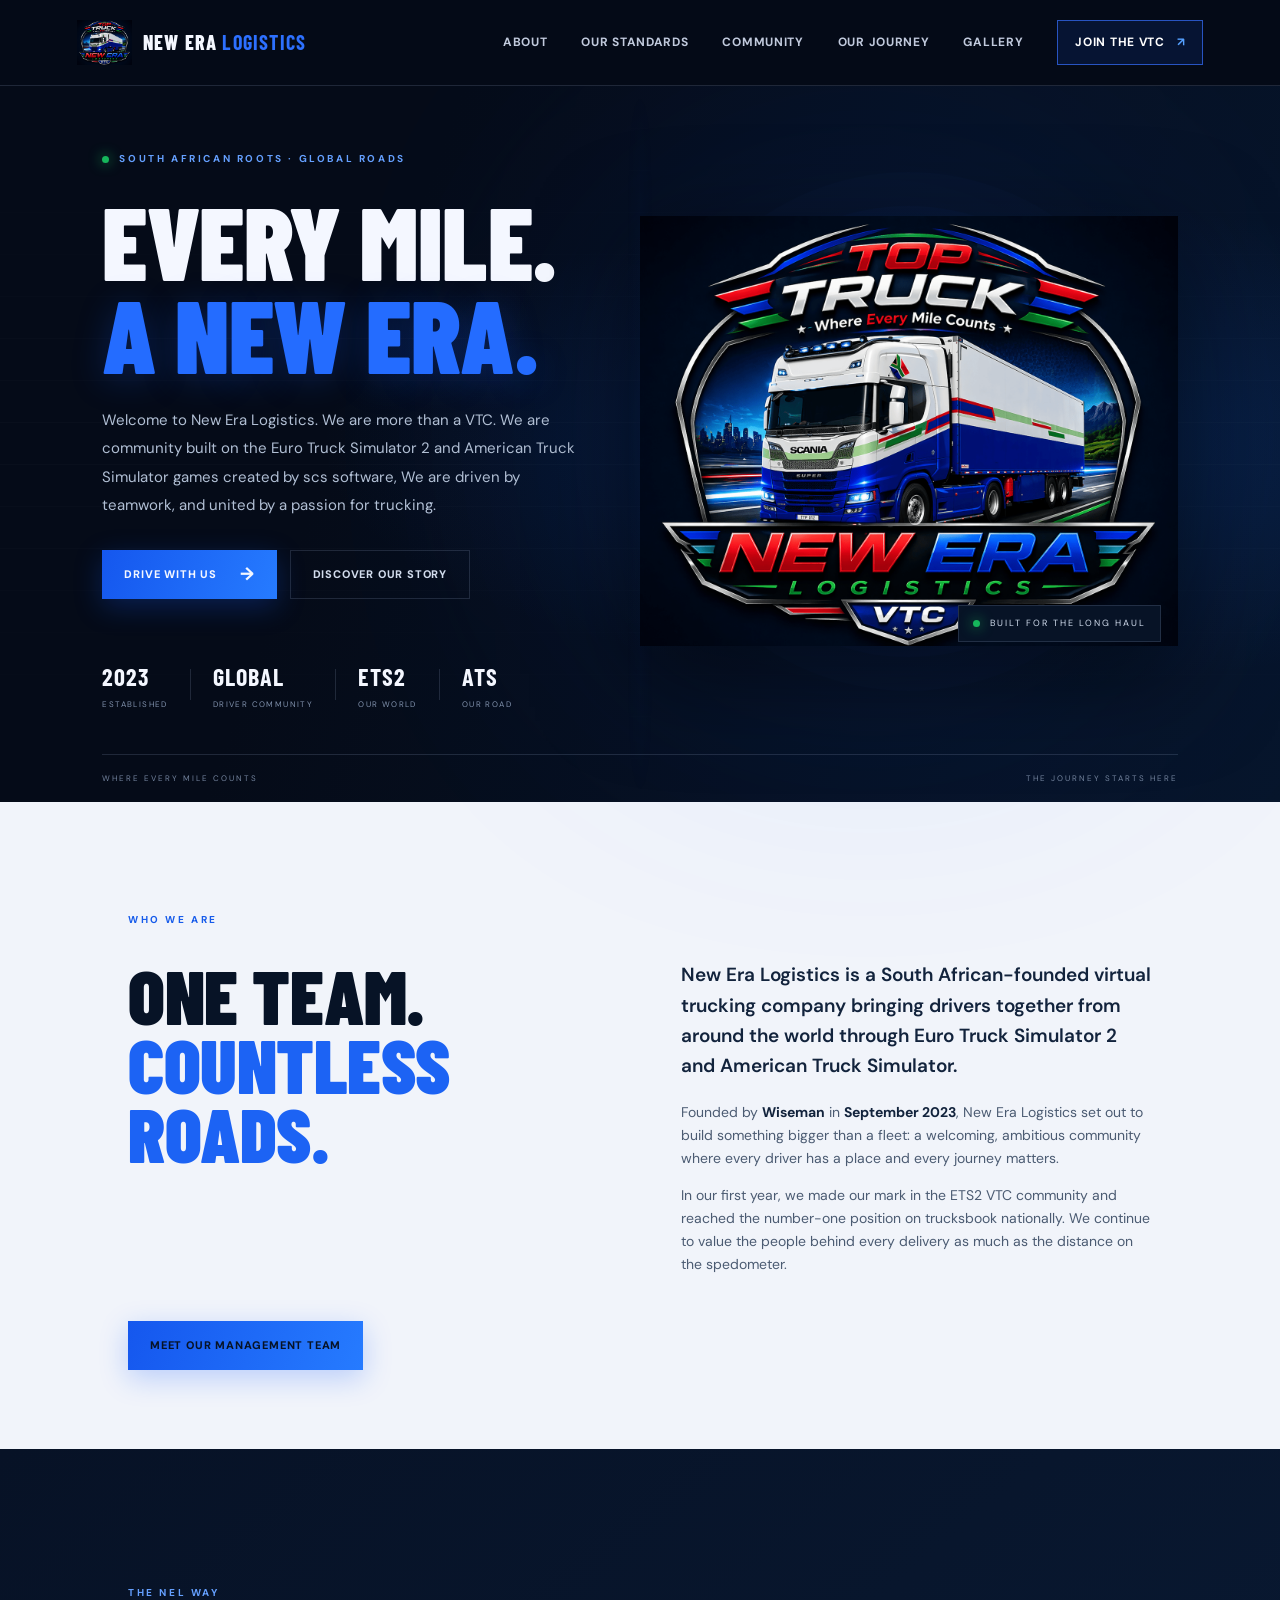
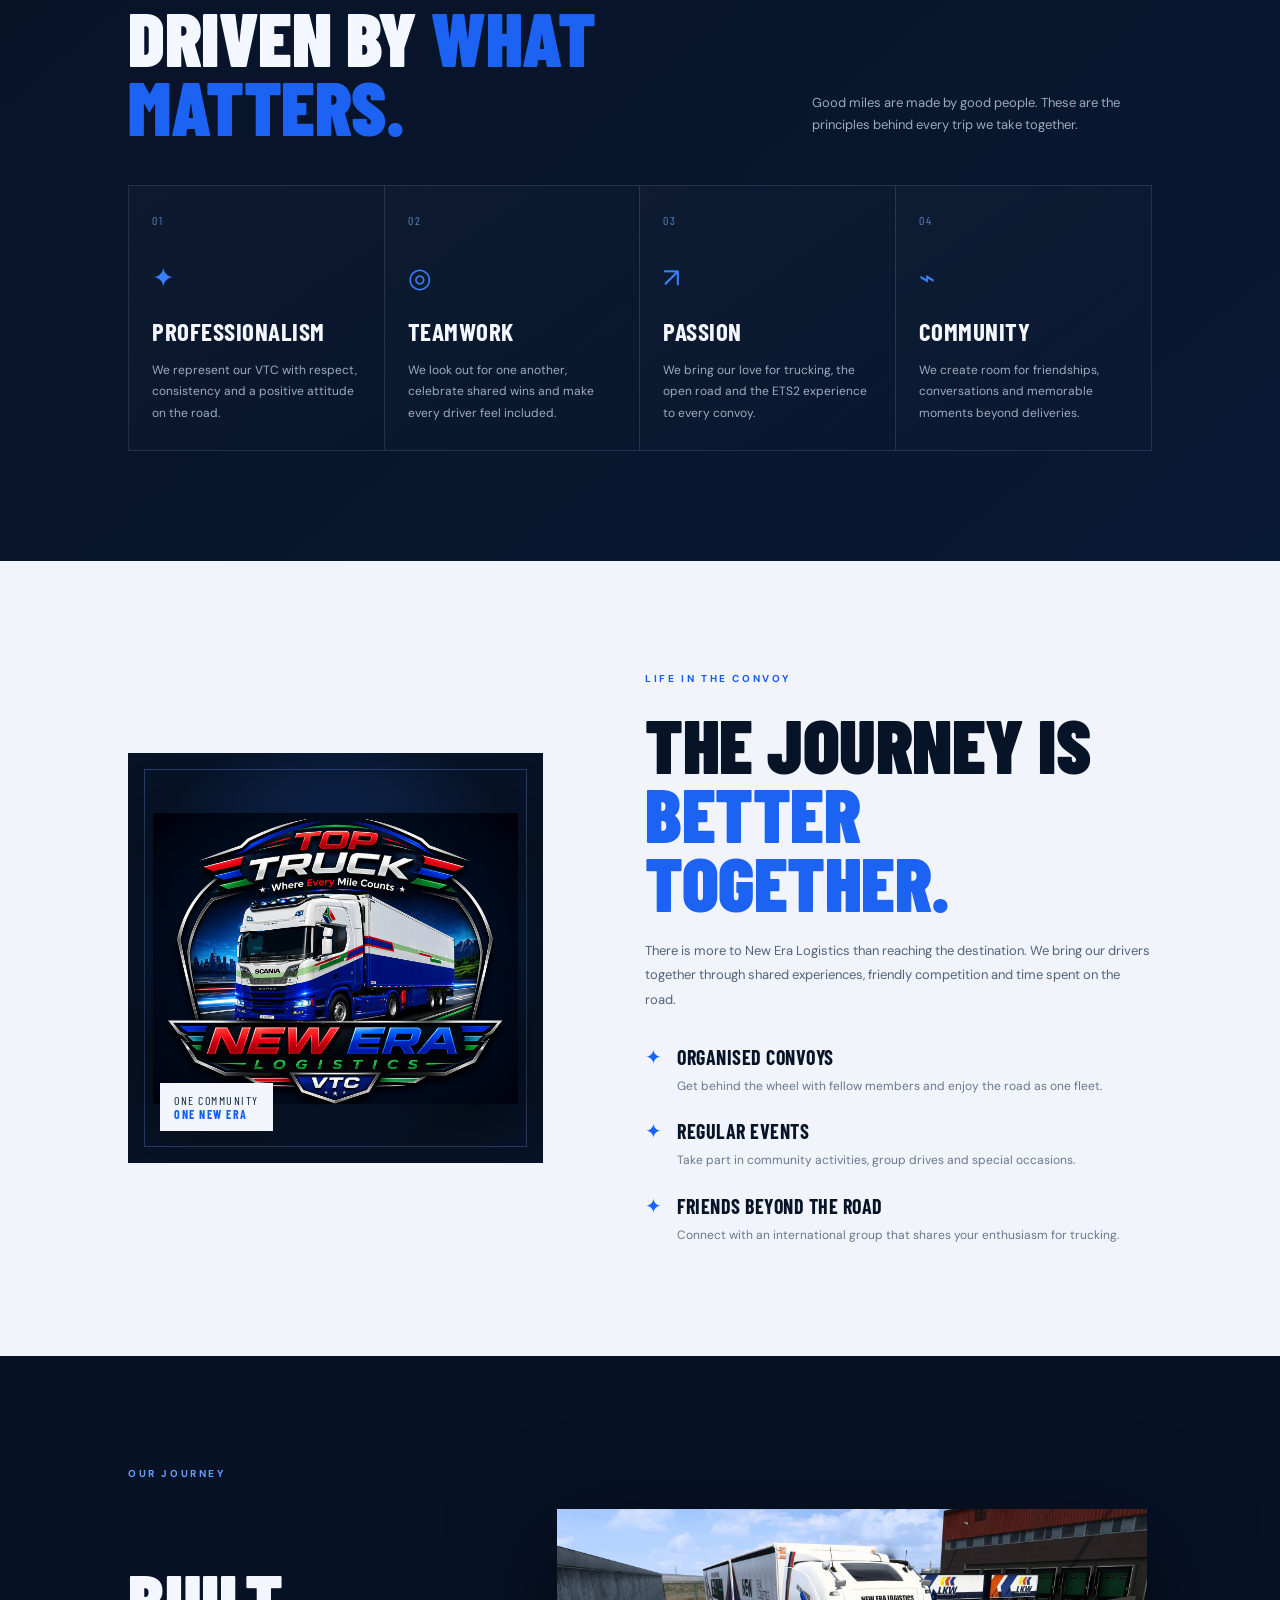
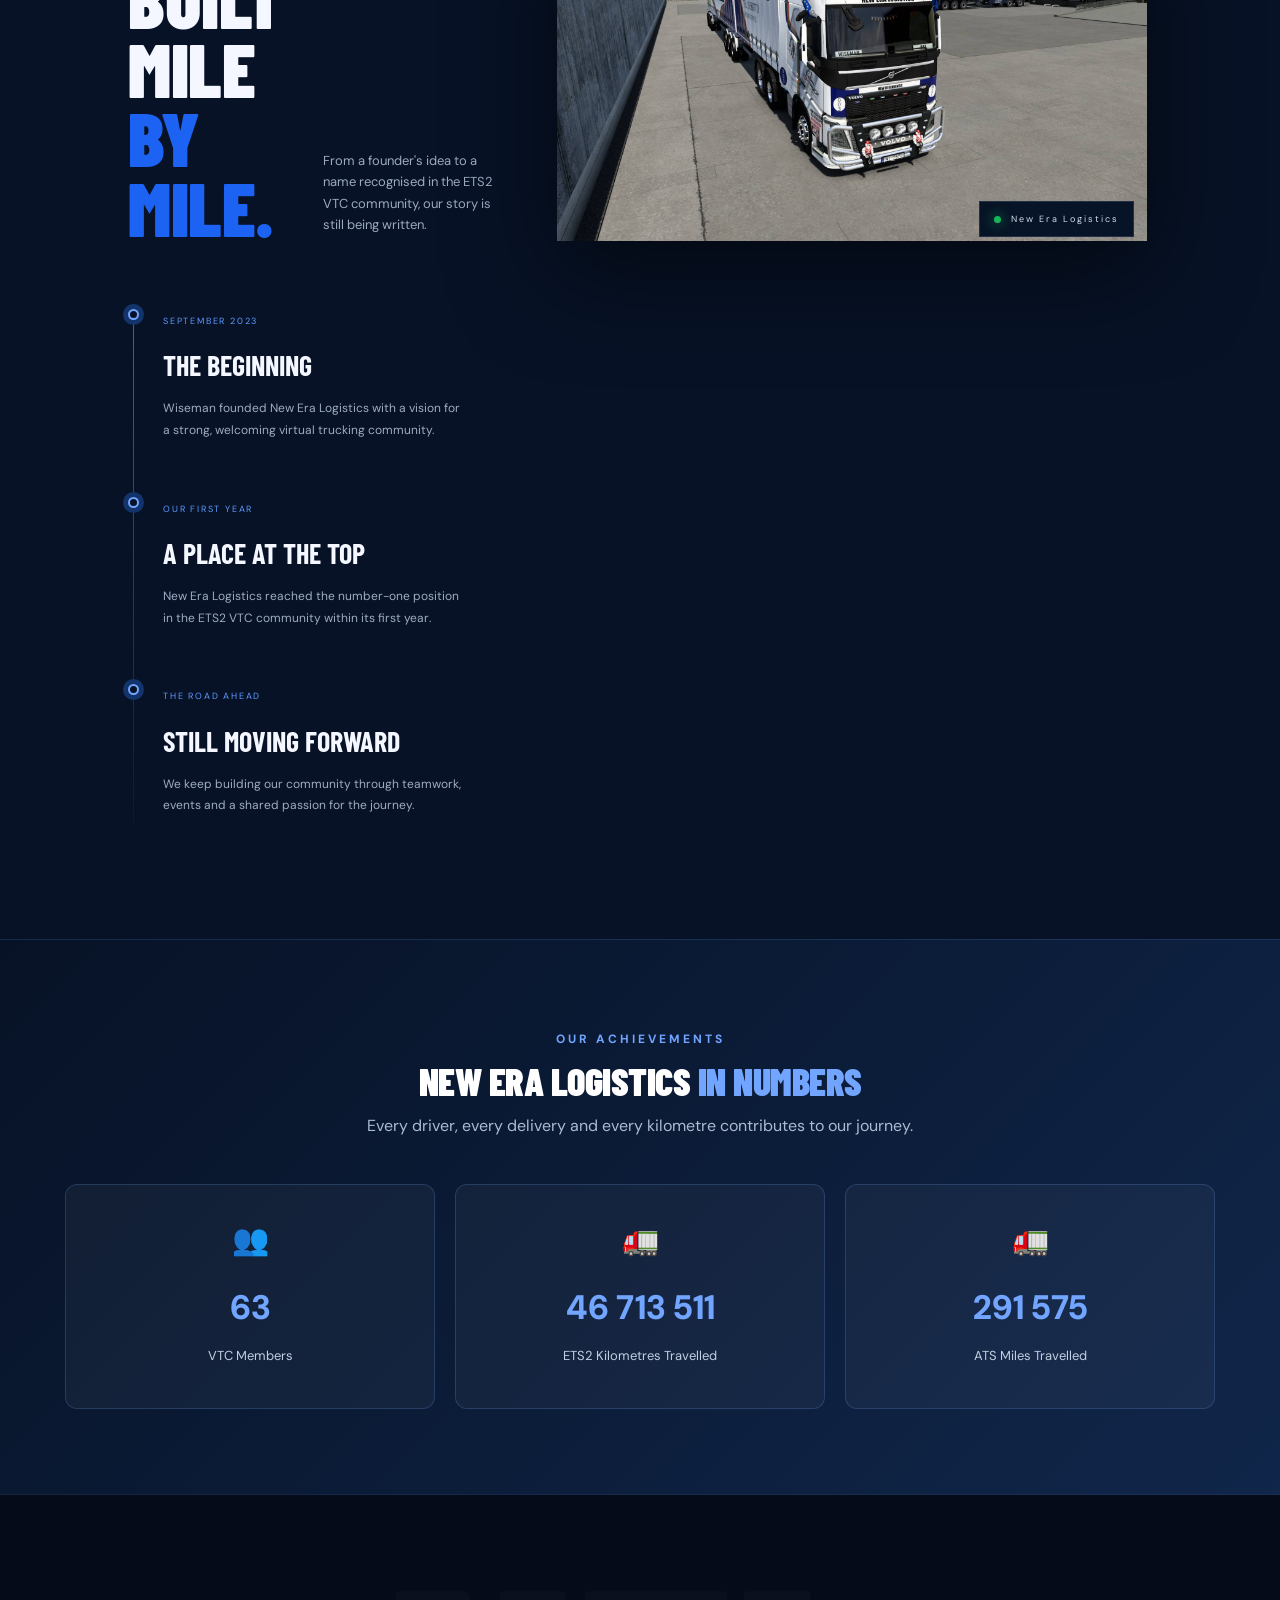
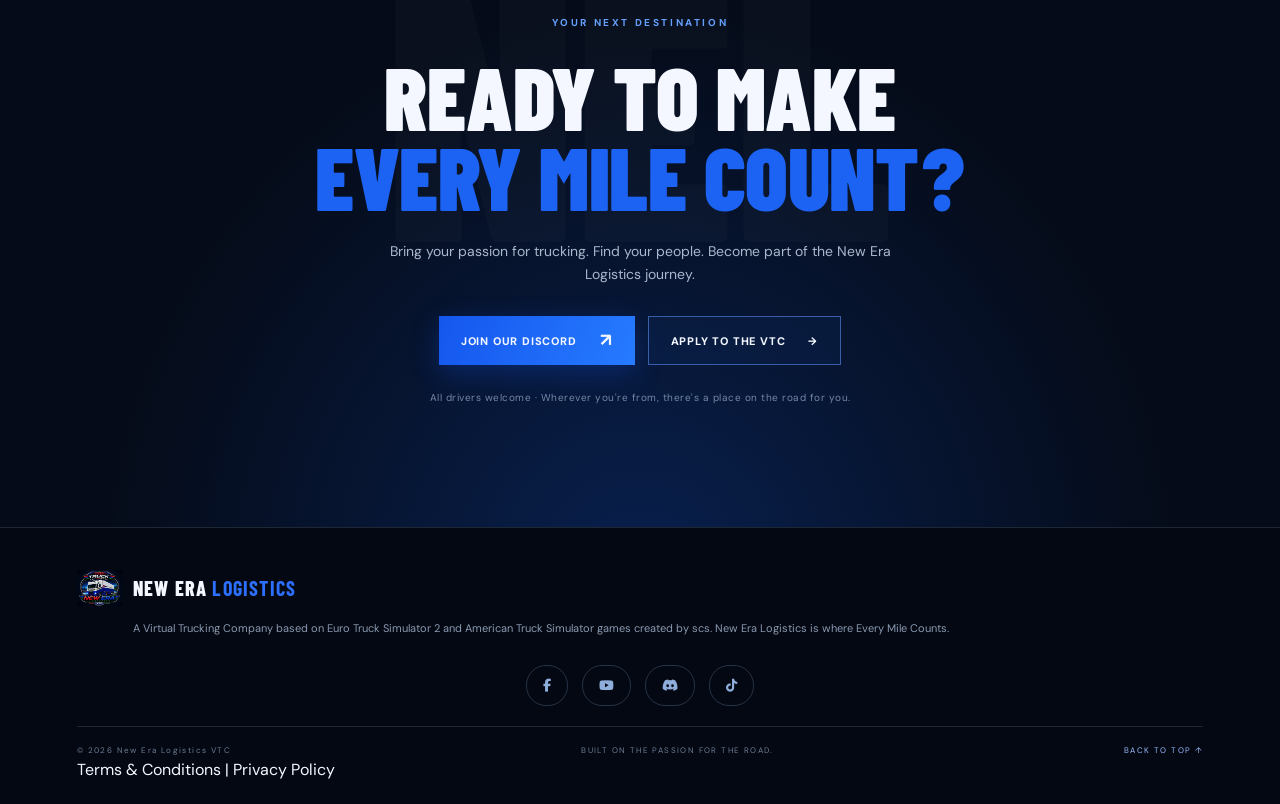
==== commit a25505ce: "Update index.html" ====
--- a/index.html
+++ b/index.html
@@ -8,6 +8,9 @@
   <title>New Era Logistics | Where Every Mile Counts</title>
   <link rel="icon" type="image/png" href="assets/nel-logo.png">
   <link rel="stylesheet" href="styles.css">
+  <link rel="stylesheet"
+ href="https://cdnjs.cloudflare.com/ajax/libs/font-awesome/6.7.2/css/all.min.css">
+
 </head>
 <body>
   <div class="site-shell">
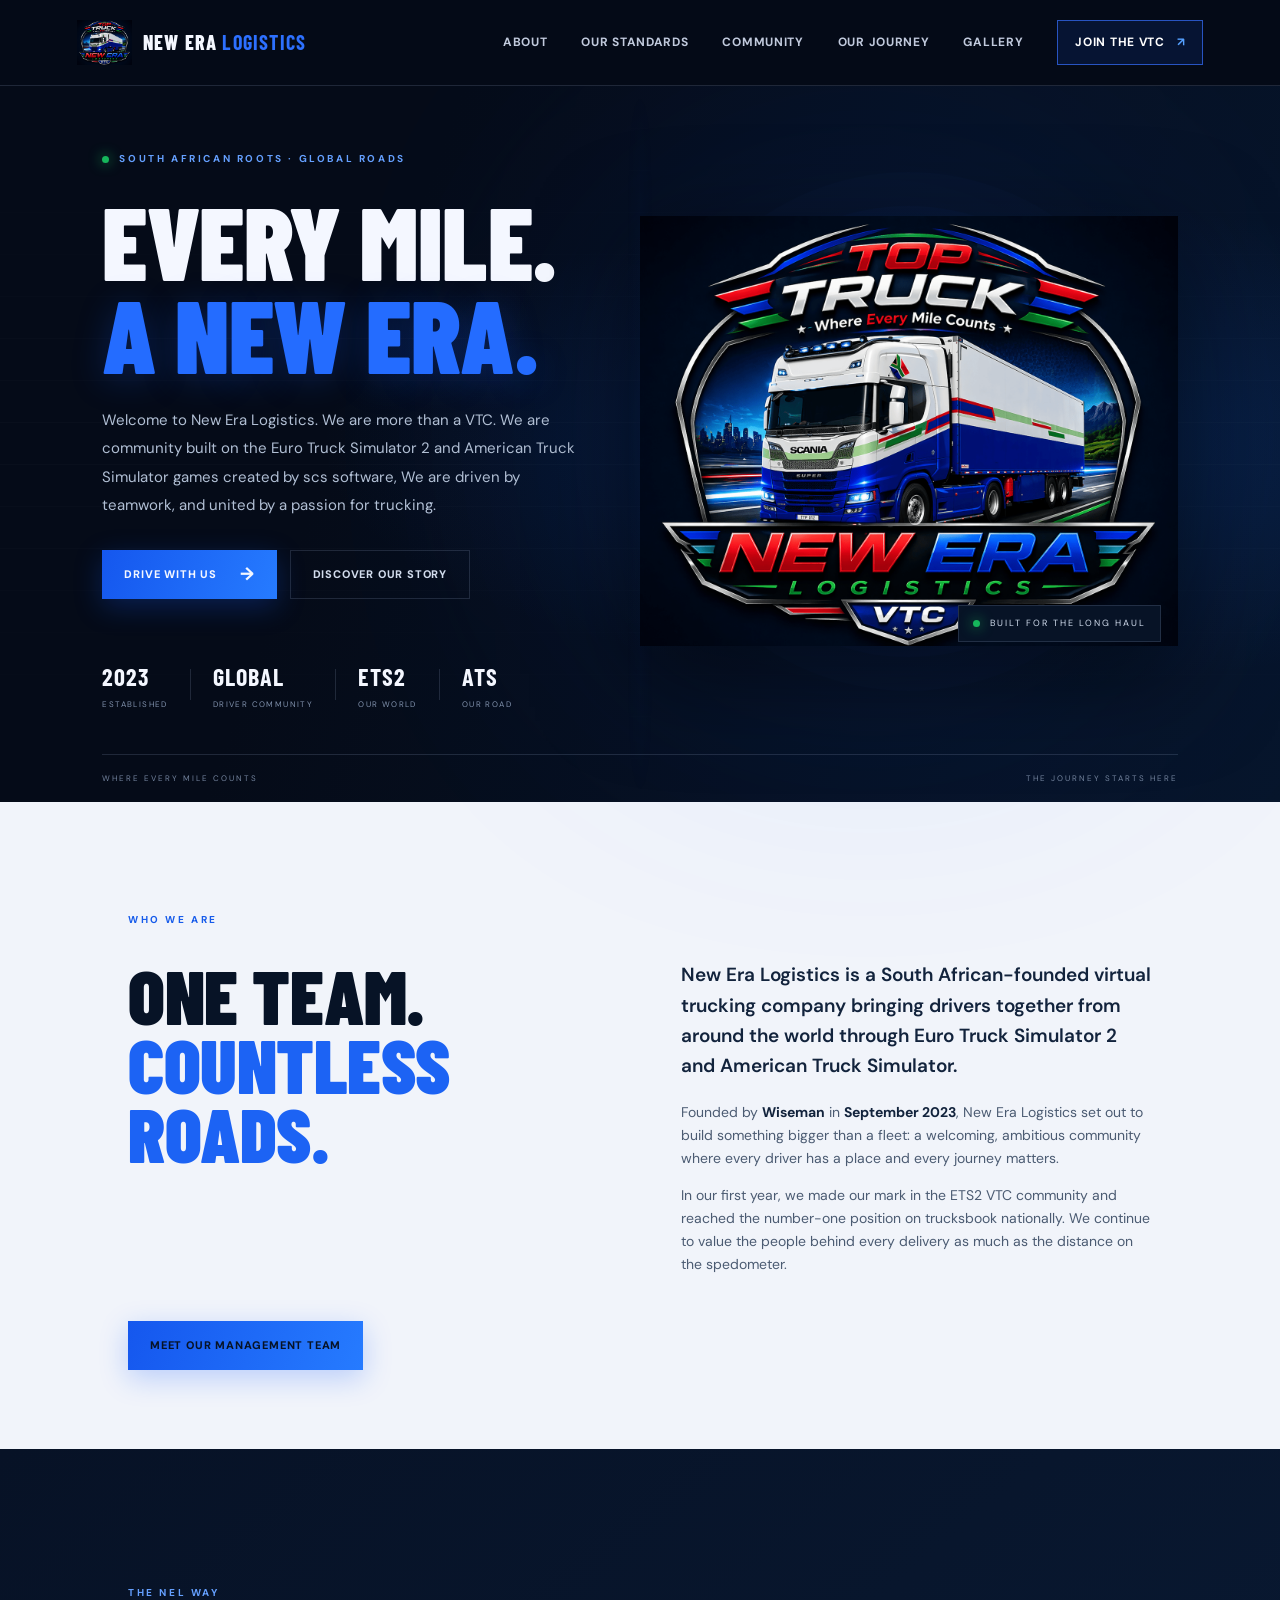
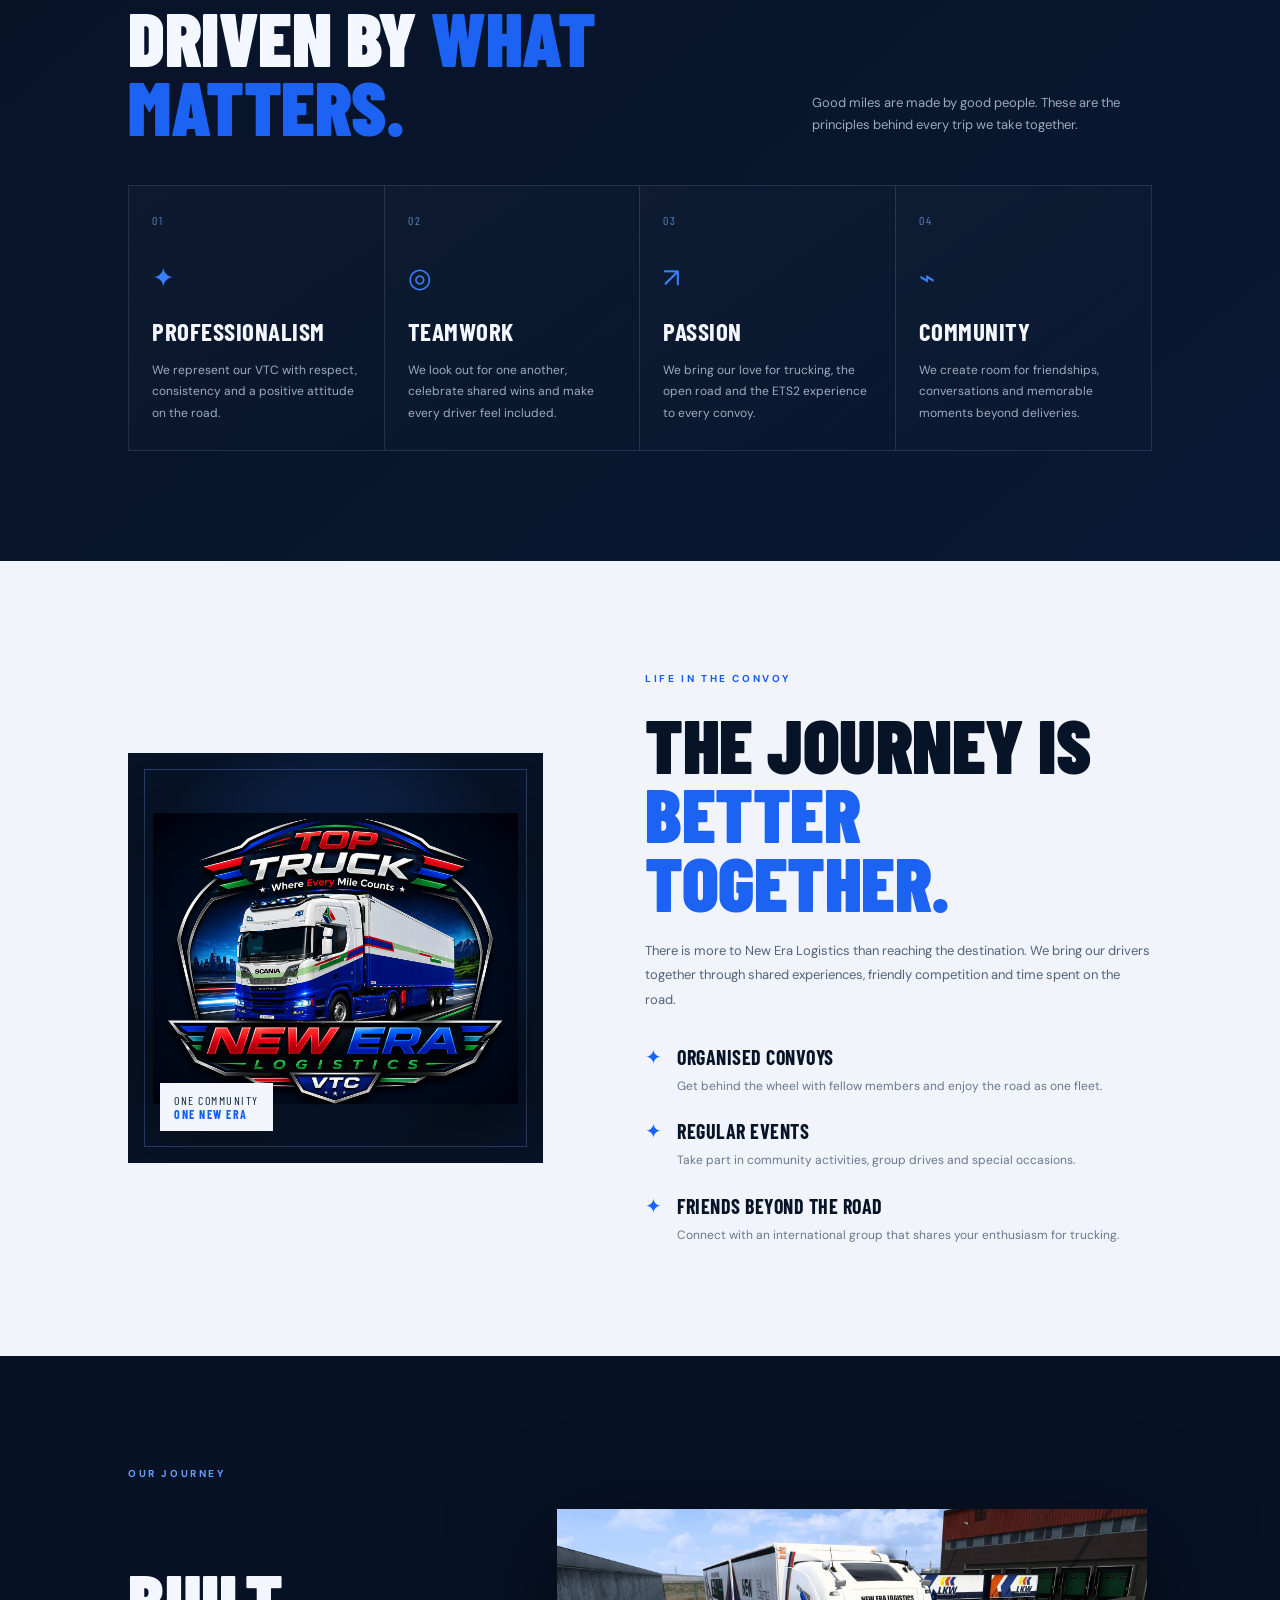
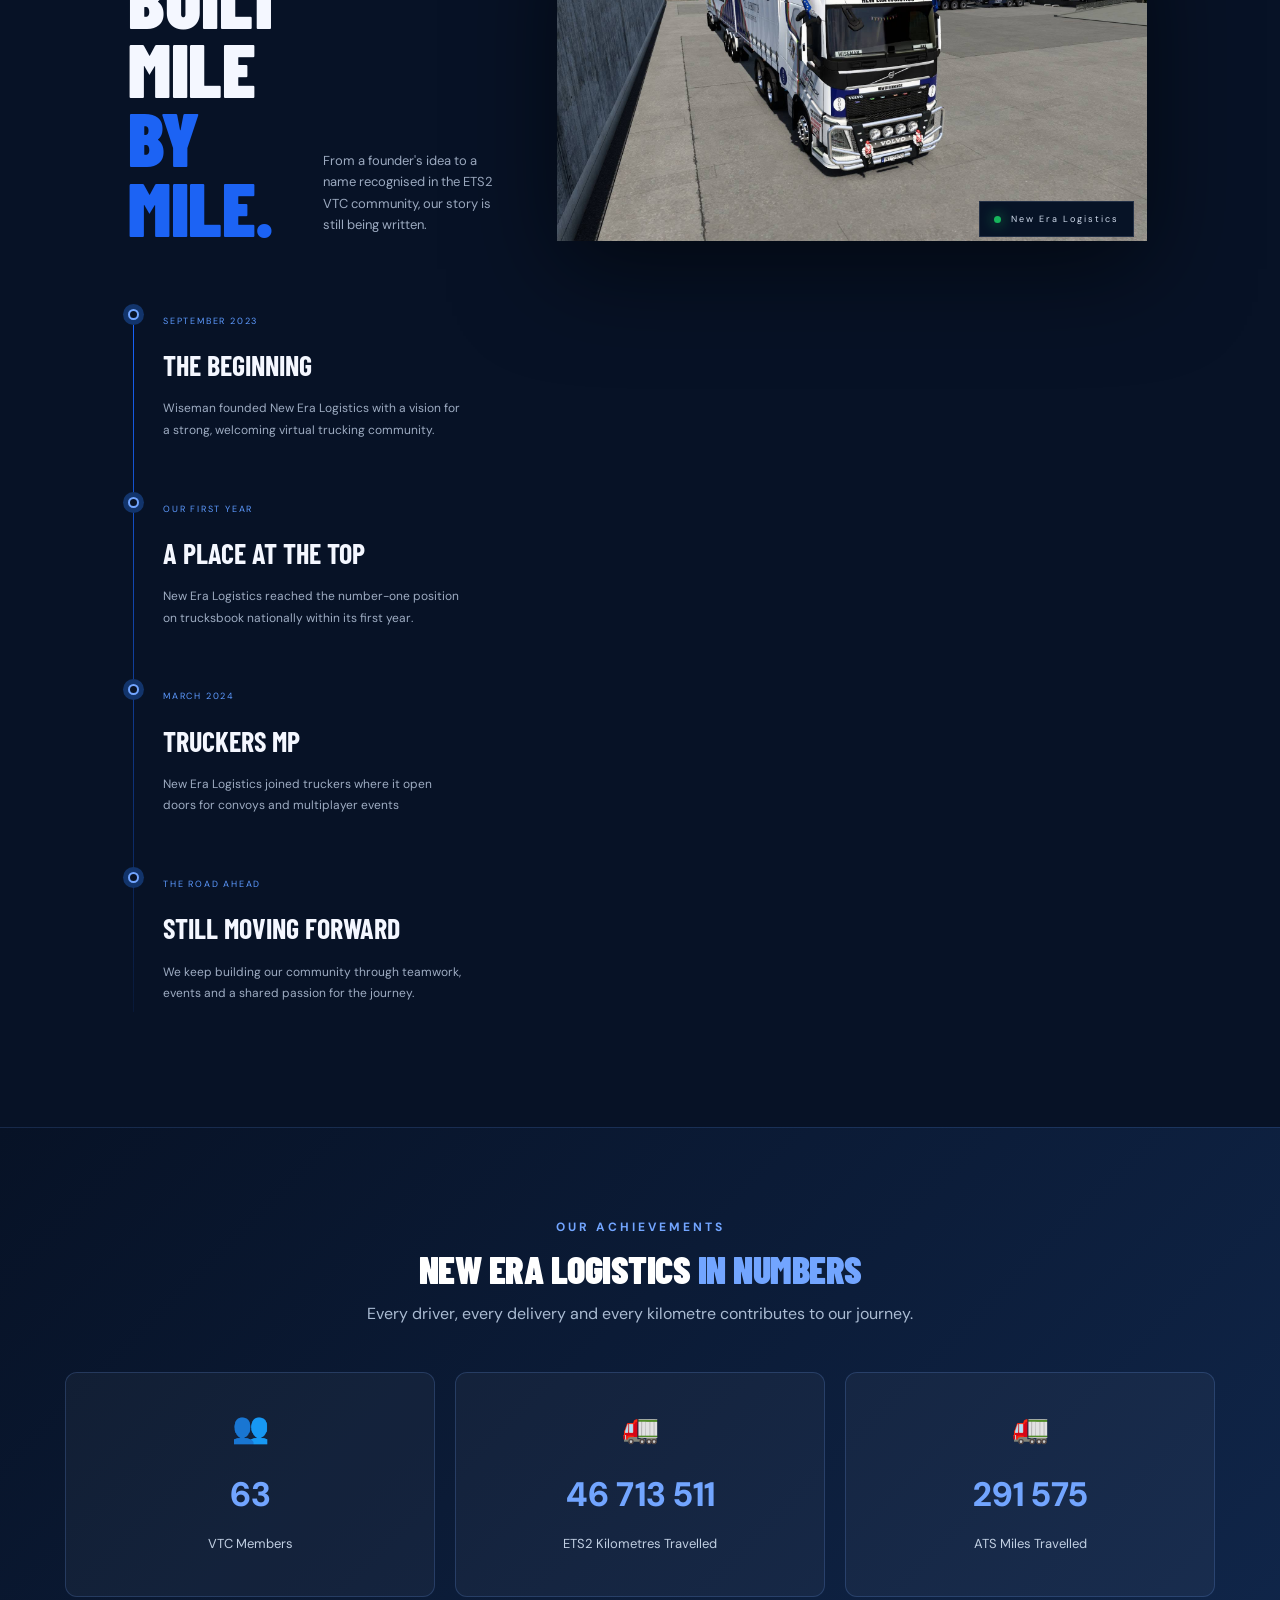
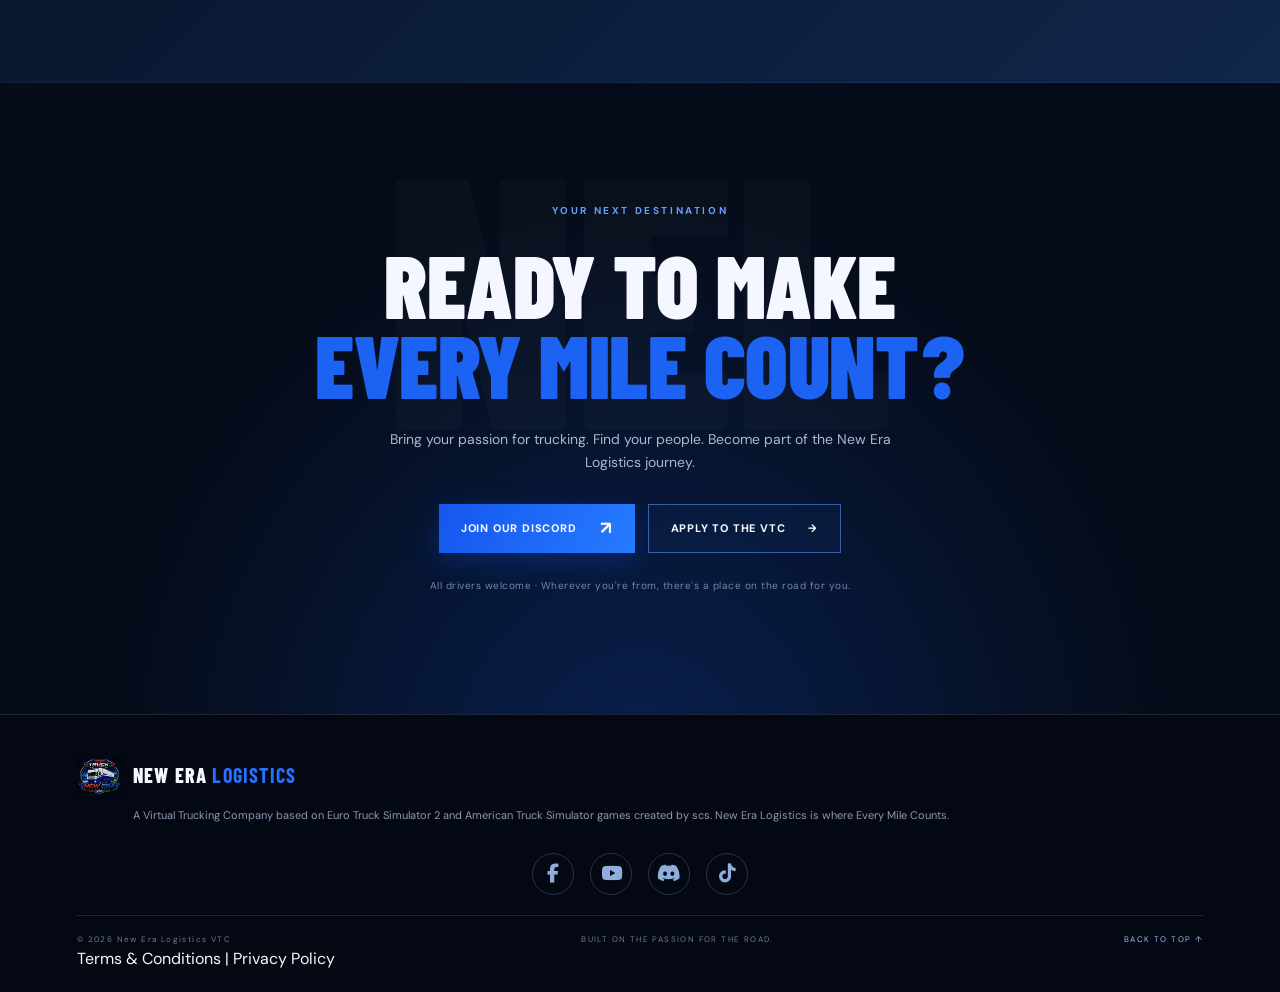
==== commit bd1ecb5f: "Update index.html" ====
--- a/index.html
+++ b/index.html
@@ -118,7 +118,8 @@
         </div>
         <div class="timeline">
           <article><span class="timeline-dot"></span><small>SEPTEMBER 2023</small><h3>The beginning</h3><p>Wiseman founded New Era Logistics with a vision for a strong, welcoming virtual trucking community.</p></article>
-          <article><span class="timeline-dot"></span><small>OUR FIRST YEAR</small><h3>A place at the top</h3><p>New Era Logistics reached the number-one position in the ETS2 VTC community within its first year.</p></article>
+          <article><span class="timeline-dot"></span><small>OUR FIRST YEAR</small><h3>A place at the top</h3><p>New Era Logistics reached the number-one position on trucksbook nationally within its first year.</p></article>
+          <article><span class="timeline-dot"></span><small>MARCH 2024</small><h3>Truckers MP</h3><p>New Era Logistics joined truckers where it open doors for convoys and multiplayer events</p></article>
           <article><span class="timeline-dot"></span><small>THE ROAD AHEAD</small><h3>Still moving forward</h3><p>We keep building our community through teamwork, events and a shared passion for the journey.</p></article>
         </div>
       </section>
--- a/styles.css
+++ b/styles.css
@@ -1050,23 +1050,28 @@
     }
 }
 
+
+/* NEL SOCIALS SECTION */
+
 .footer-socials {
   display: flex;
   justify-content: center;
   align-items: center;
-  flex-wrap: wrap;
-  gap: 14px;
+  gap: 16px;
   margin: 20px 0;
 }
 
 .footer-socials a {
+  display: flex;
+  align-items: center;
+  justify-content: center;
+  width: 42px;
+  height: 42px;
   color: #8faedc;
+  font-size: 19px;
   text-decoration: none;
-  font-size: 13px;
-  font-weight: 600;
-  padding: 9px 16px;
   border: 1px solid rgba(143, 174, 220, 0.25);
-  border-radius: 20px;
+  border-radius: 50%;
   transition: 0.3s ease;
 }
 
@@ -1074,5 +1079,6 @@
   color: #ffffff;
   background: #1764ff;
   border-color: #1764ff;
-  transform: translateY(-3px);
-}
+  transform: translateY(-4px);
+}
+
